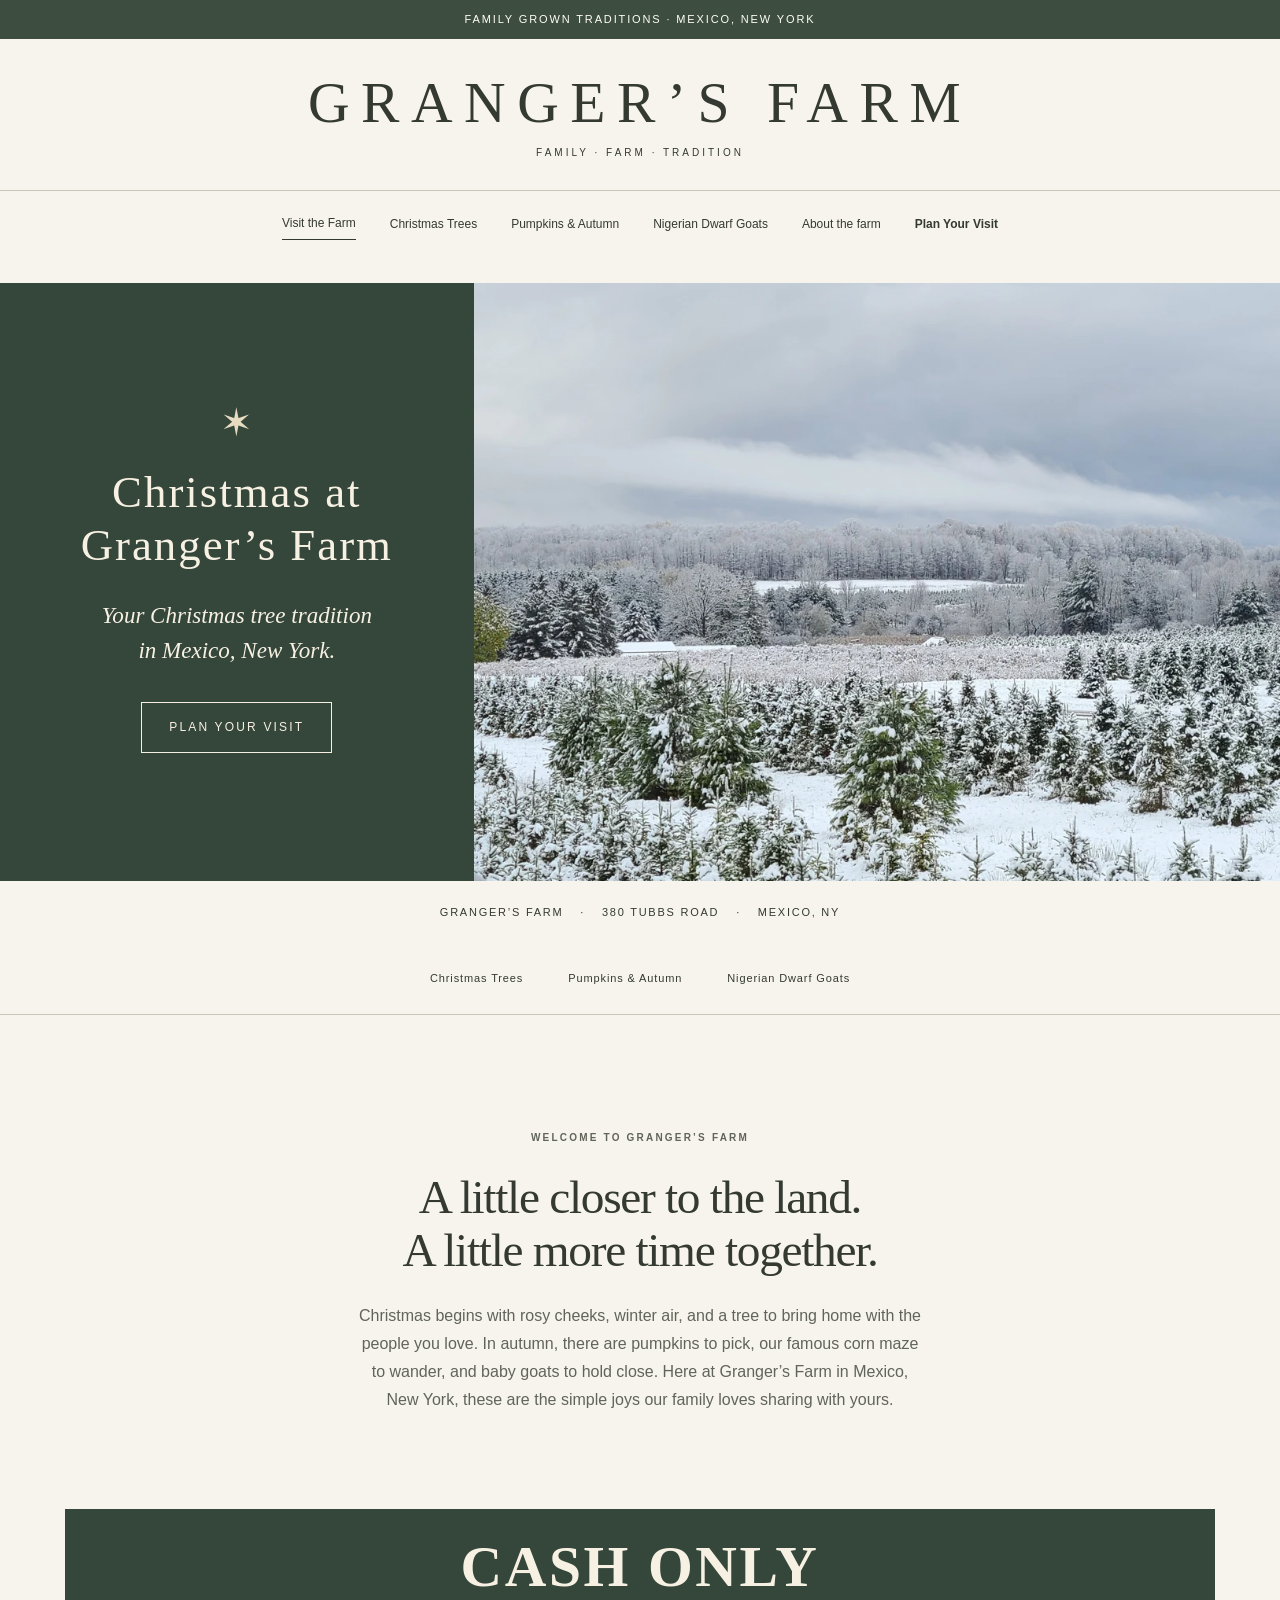
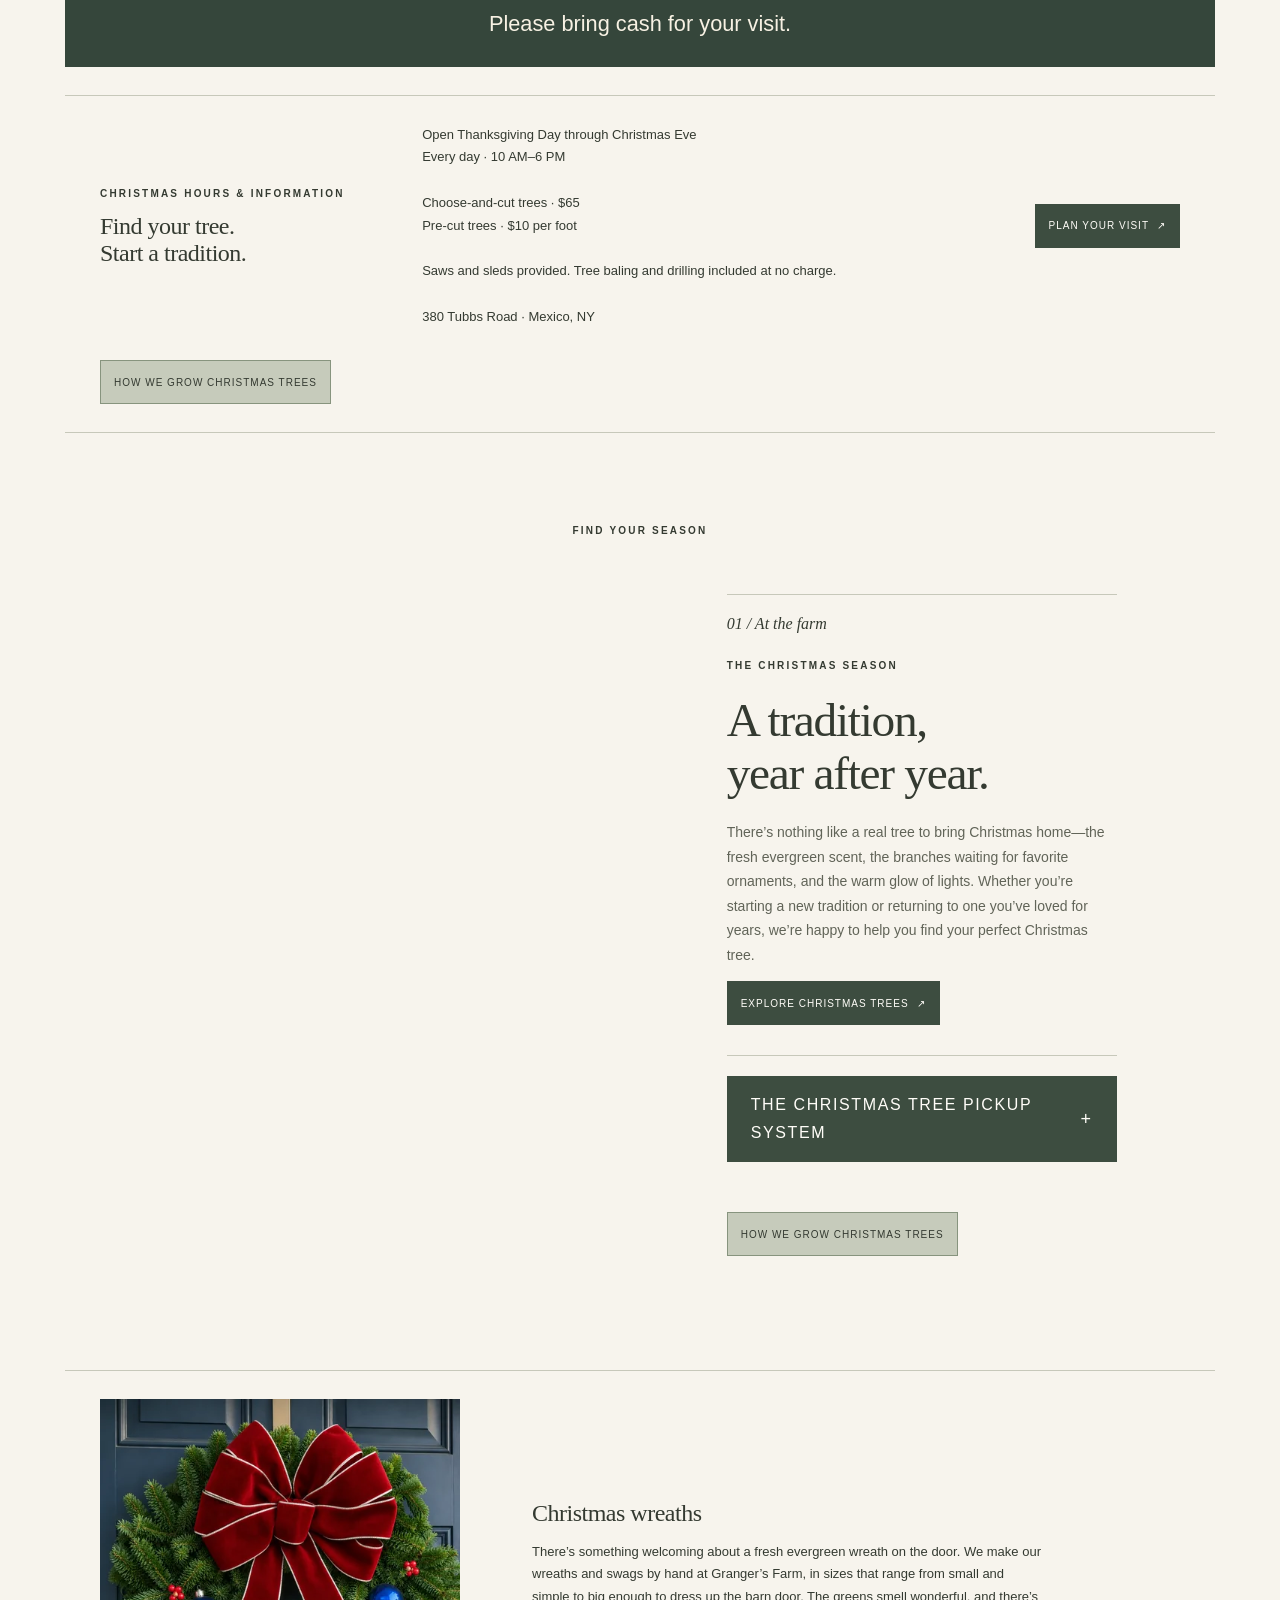
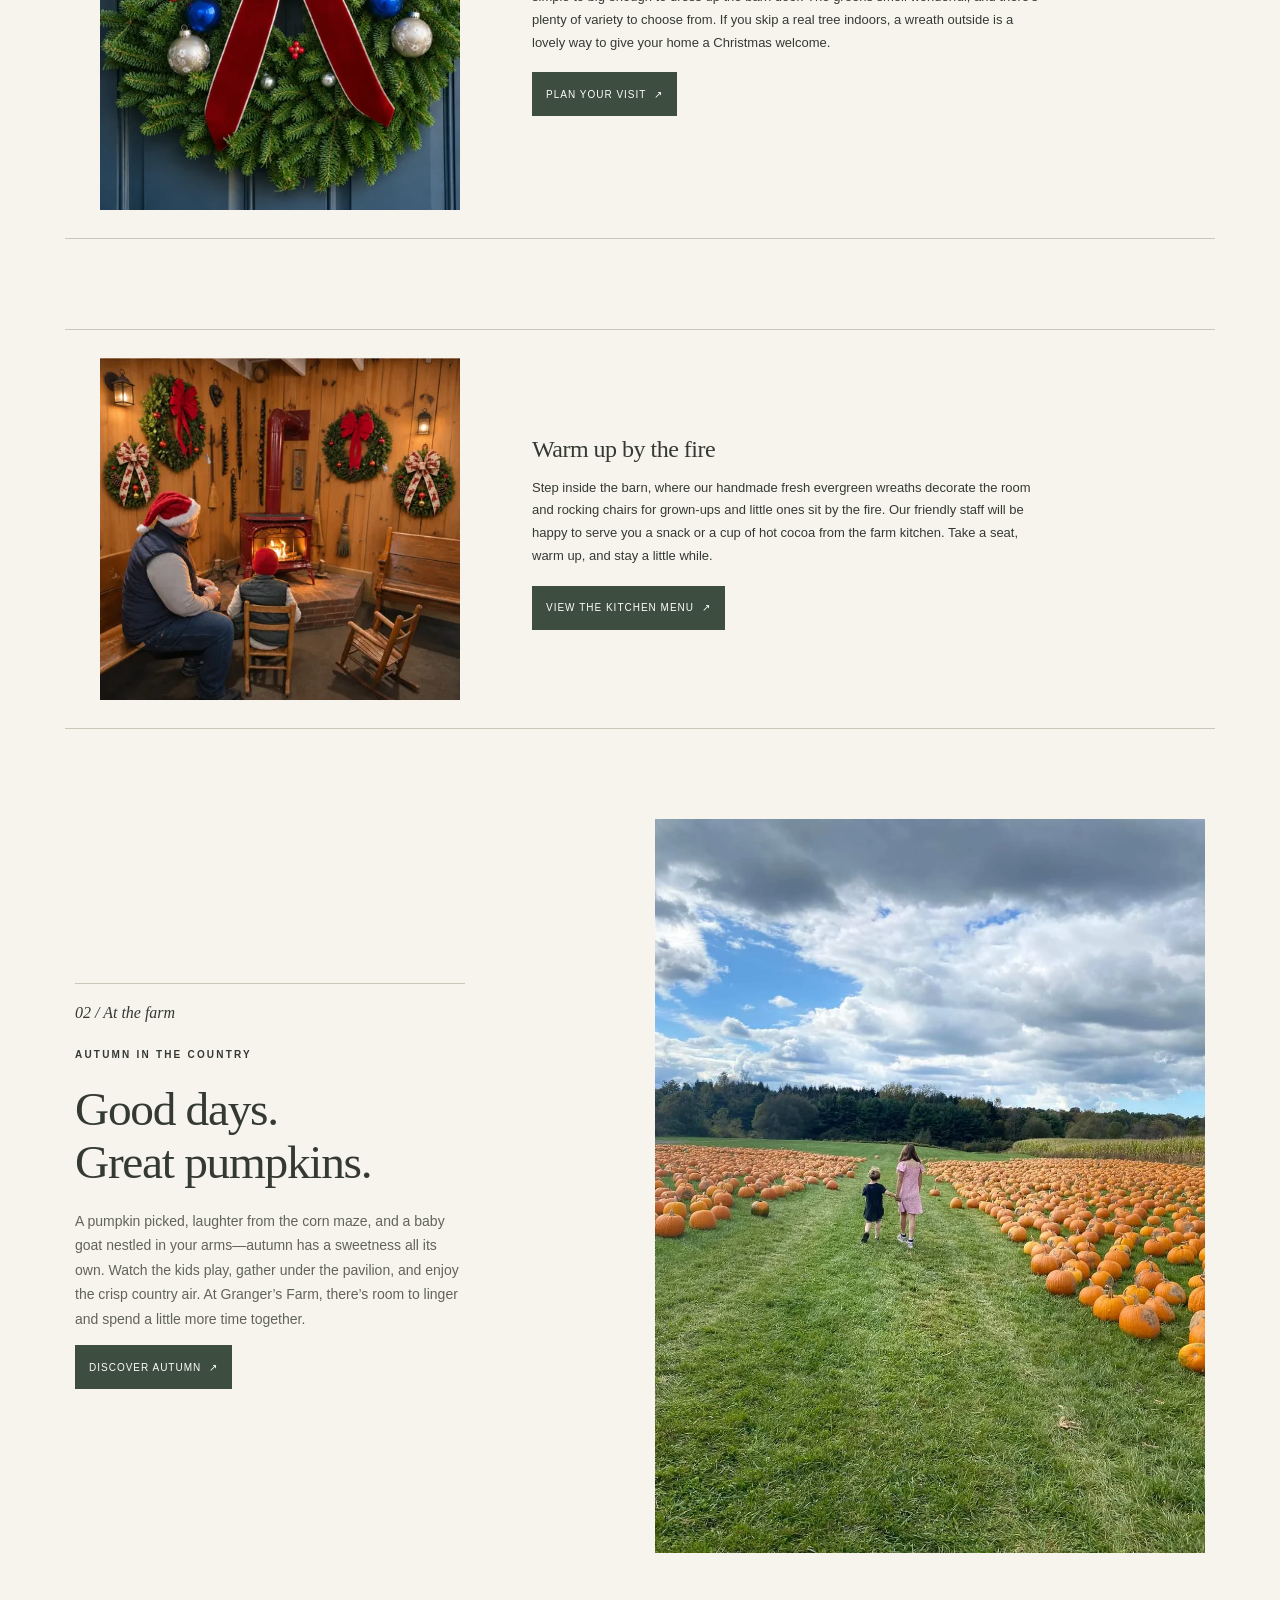
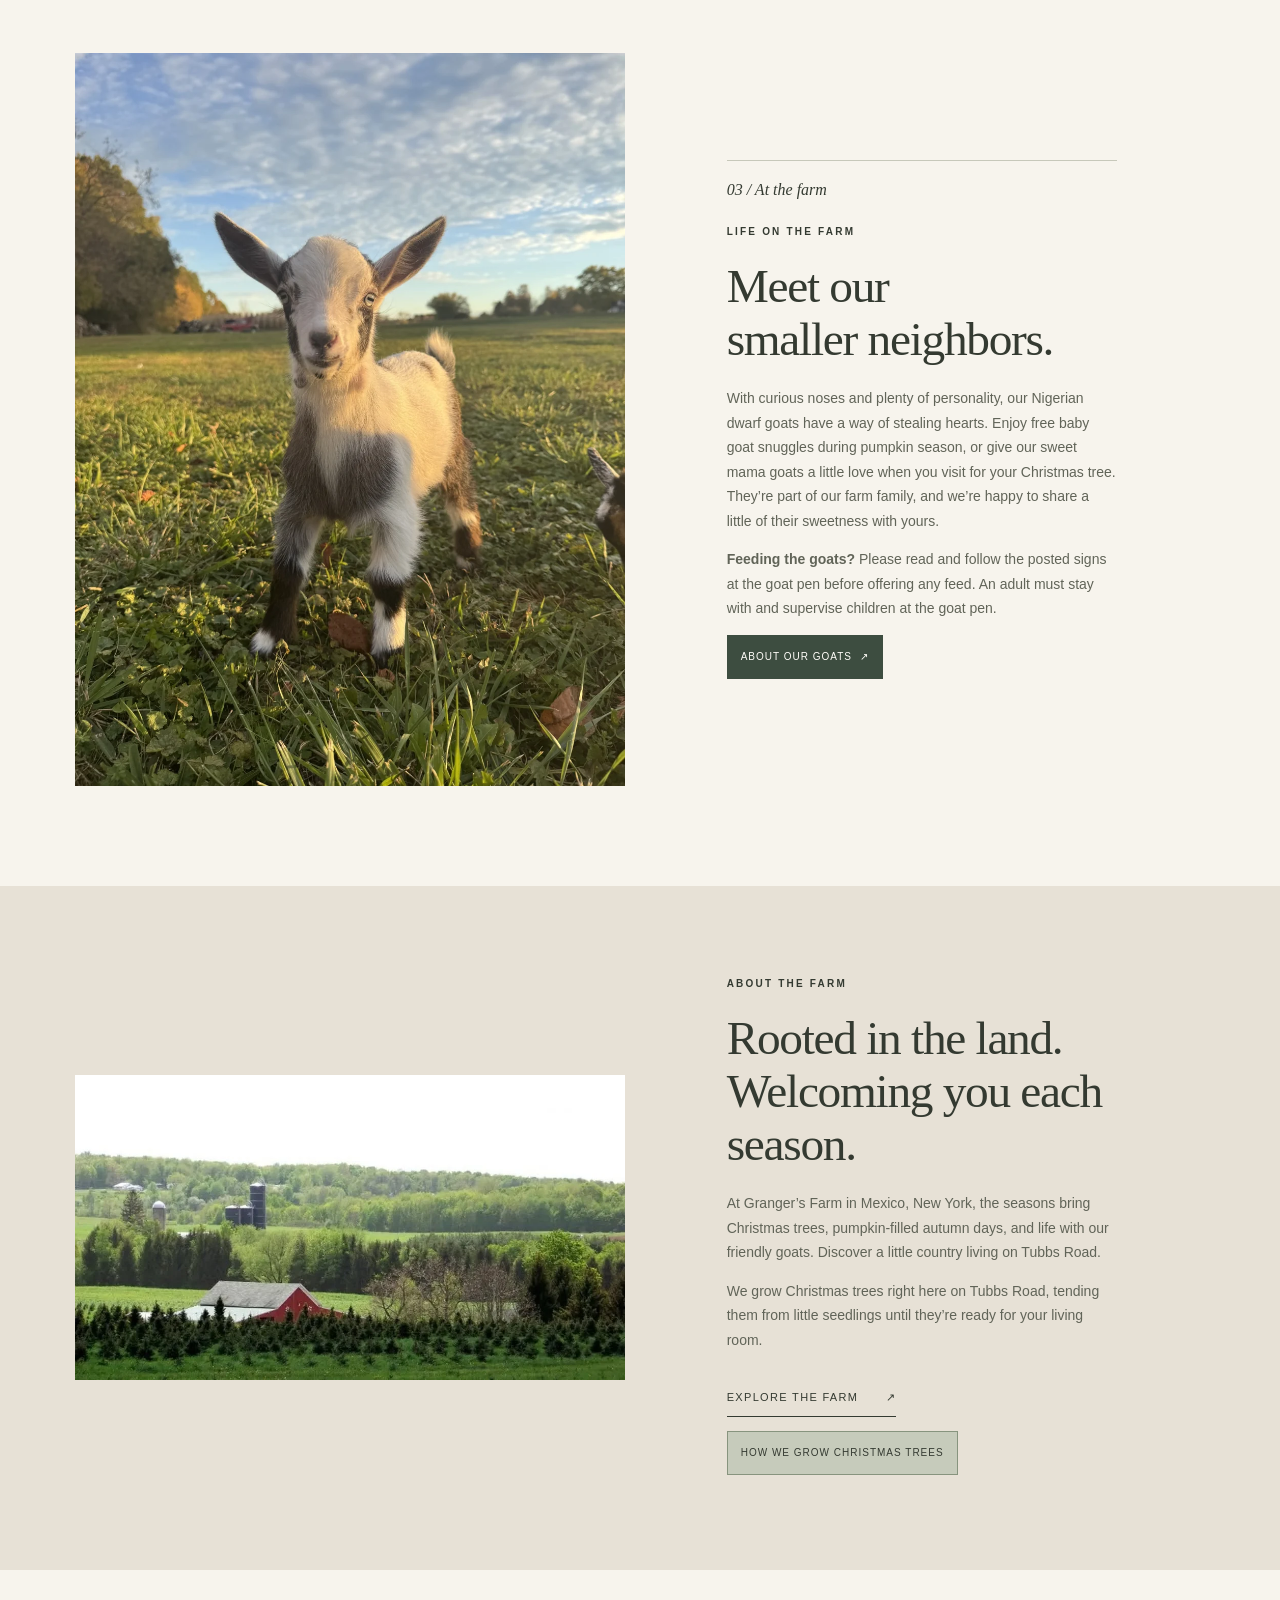
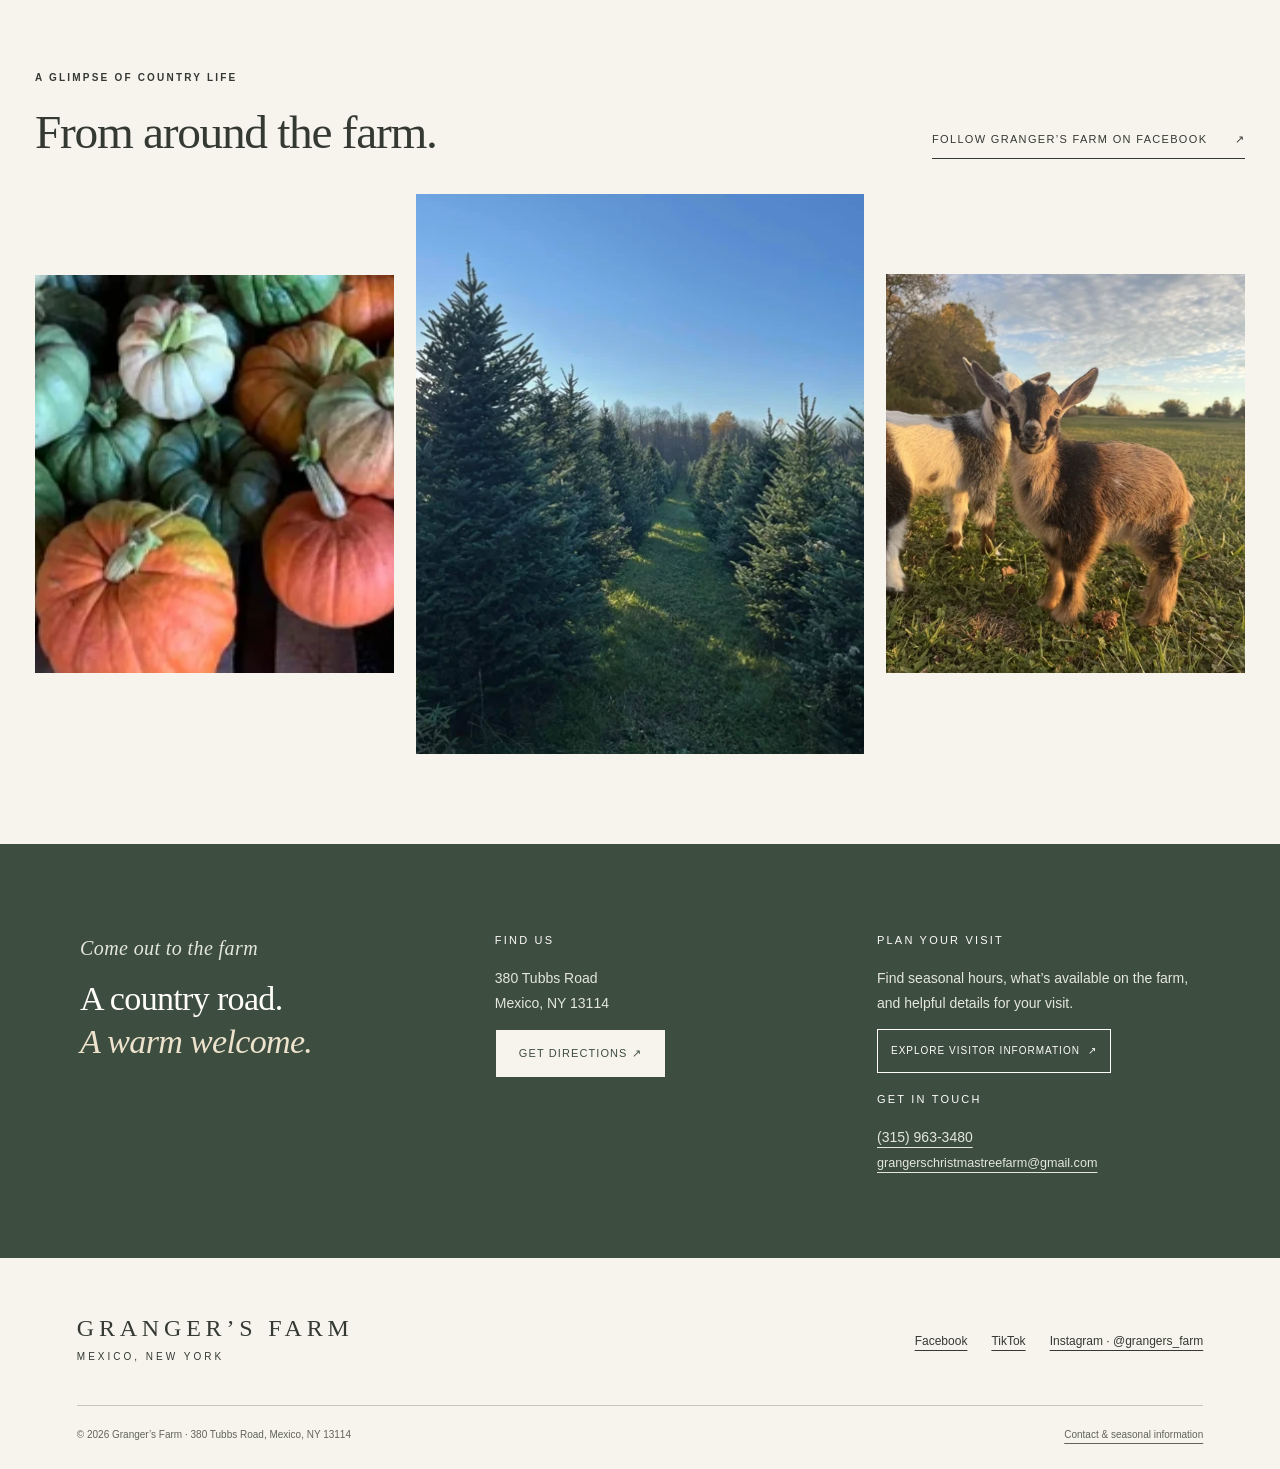
==== index.html @ 6bdf6097 "Style the Christmas tree links in evergreen and sage" ====
<!doctype html><html lang="en"><head><meta charset="utf-8"><meta name="msvalidate.01" content="9A1022CD507354B5B12B181D44475C6E"><meta name="viewport" content="width=device-width,initial-scale=1"><title>Granger’s Farm | Granger’s Christmas Tree Farm, Mexico NY</title><meta name="description" content="Granger’s Farm, also known as Granger’s Christmas Tree Farm, at 380 Tubbs Road in Mexico, NY. Christmas trees, pumpkins and Nigerian dwarf goats."><meta name="robots" content="index,follow"><link rel="canonical" href="https://grangersfarm.com/"><meta name="theme-color" content="#3d4d40"><meta property="og:type" content="website"><meta property="og:site_name" content="Granger’s Farm"><meta property="og:title" content="Granger’s Farm | Granger’s Christmas Tree Farm, Mexico NY"><meta property="og:description" content="Granger’s Farm, also known as Granger’s Christmas Tree Farm, at 380 Tubbs Road in Mexico, NY. Christmas trees, pumpkins and Nigerian dwarf goats."><meta property="og:url" content="https://grangersfarm.com/"><meta property="og:image" content="https://grangersfarm.com/assets/social-card.png"><meta property="og:image:alt" content="Granger’s Farm — Mexico, New York"><meta name="twitter:card" content="summary_large_image"><meta name="twitter:title" content="Granger’s Farm | Granger’s Christmas Tree Farm, Mexico NY"><meta name="twitter:description" content="Granger’s Farm, also known as Granger’s Christmas Tree Farm, at 380 Tubbs Road in Mexico, NY. Christmas trees, pumpkins and Nigerian dwarf goats."><meta name="twitter:image" content="https://grangersfarm.com/assets/social-card.png"><link rel="icon" href="./assets/favicon.svg" type="image/svg+xml"><link rel="stylesheet" href="./assets/styles.css?v=kitchen-photo-20261113"><script src="./assets/main.js?v=2531641f0402" defer></script><script type="application/ld+json">{"@context":"https://schema.org","@graph":[{"@type":"LocalBusiness","@id":"https://grangersfarm.com/#farm","name":"Granger’s Farm","alternateName":"Granger’s Christmas Tree Farm","url":"https://grangersfarm.com","telephone":"+13159633480","email":"grangerschristmastreefarm@gmail.com","address":{"@type":"PostalAddress","streetAddress":"380 Tubbs Road","addressLocality":"Mexico","addressRegion":"NY","postalCode":"13114","addressCountry":"US"},"sameAs":["https://www.instagram.com/grangers_farm/","https://www.facebook.com/GrangersChristmasTreeFarm/","https://www.tiktok.com/@grangersfarm"]}]}</script><link rel="stylesheet" href="/assets/winter.css?v=20261109-titlecase"><style>
.pickup-details{margin:30px 0}
.pickup-details summary.button{display:inline-flex;align-items:center;gap:14px;max-width:100%;list-style:none;font:600 12px/1.4 var(--sans)}
.pickup-details summary::-webkit-details-marker{display:none}
.pickup-details .pickup-indicator{font-size:18px;line-height:1}
.pickup-details:not([open]) .pickup-minus,.pickup-details[open] .pickup-plus{display:none}
.pickup-details > .hours-box{margin:12px 0 0}
</style></head><body><a class="skip" href="#main">Skip to content</a><div class="topline">Family grown traditions · Mexico, New York</div><header><div class="masthead"><a class="brand" href="/" aria-label="Granger’s Farm home">Granger’s Farm<small>Family · Farm · Tradition</small></a></div><div class="nav-wrap"><button class="menu-toggle" aria-controls="navigation" aria-expanded="true">Menu −</button><nav class="nav" id="navigation" aria-label="Main navigation"><a href="/" aria-current="page">Visit the Farm</a><a href="/christmas-trees/" >Christmas Trees</a><a href="/pumpkins-autumn/" >Pumpkins &amp; Autumn</a><a href="/nigerian-dwarf-goats/" >Nigerian Dwarf Goats</a><a href="/our-family-farm/" >About the farm</a><a href="/plan-your-visit/" >Plan Your Visit</a></nav></div></header><main id="main"><section class="winter-hero" aria-labelledby="winter-title"><div class="winter-copy"><span class="winter-star" aria-hidden="true">✶</span><h1 id="winter-title">Christmas at<br>Granger’s Farm</h1><p>Your Christmas tree tradition<br>in Mexico, New York.</p><a class="winter-button" href="/plan-your-visit/">Plan Your Visit</a></div><picture class="winter-photo"><img src="/assets/winter-farm-1600.webp" srcset="/assets/winter-farm-640.webp 640w, /assets/winter-farm-1024.webp 1024w, /assets/winter-farm-1600.webp 1600w, /assets/winter-farm-2048.webp 2048w" sizes="(max-width: 700px) 100vw, 63vw" width="2048" height="1536" fetchpriority="high" decoding="async" alt="Snow-covered Christmas tree rows at Granger’s Farm in Mexico, New York."></picture></section><div class="winter-address">Granger’s Farm <span aria-hidden="true">·</span> 380 Tubbs Road <span aria-hidden="true">·</span> Mexico, NY</div><nav class="quick-nav" aria-label="Explore the farm"><a href="#trees">Christmas Trees</a><a href="#pumpkins">Pumpkins &amp; Autumn</a><a href="#goats">Nigerian Dwarf Goats</a></nav><section class="welcome"><p class="eyebrow">Welcome to Granger’s Farm</p><h2>A little closer to the land.<br>A little more time together.</h2><p>Christmas begins with rosy cheeks, winter air, and a tree to bring home with the people you love. In autumn, there are pumpkins to pick, our famous corn maze to wander, and baby goats to hold close. Here at Granger’s Farm in Mexico, New York, these are the simple joys our family loves sharing with yours.</p></section><div class="cash-banner" role="note" aria-label="Payment information"><strong>CASH ONLY</strong><p>Please bring cash for your visit.</p></div><aside class="season-note" aria-label="Christmas hours and information"><div><span class="eyebrow">Christmas Hours &amp; Information</span><h2>Find your tree.<br>Start a tradition.</h2></div><p style="white-space:pre-line">Open Thanksgiving Day through Christmas Eve
Every day · 10 AM–6 PM

Choose-and-cut trees · $65
Pre-cut trees · $10 per foot

Saws and sleds provided. Tree baling and drilling included at no charge.

380 Tubbs Road · Mexico, NY</p><a class="button button-compact" href="/plan-your-visit/">Plan Your Visit <span aria-hidden="true">↗</span></a><p><a class="button button-compact button-sage" href="/christmas-trees/#growing-christmas-trees">How we grow Christmas trees</a></p></aside><div class="section-heading"><p class="eyebrow">Find your season</p></div><section class="editorial " id="trees"><figure class="photo christmas-visit"><img src="/assets/christmas-tree-visit-1168.webp" srcset="/assets/christmas-tree-visit-480.webp 480w, /assets/christmas-tree-visit-1168.webp 1168w" sizes="(max-width:700px) calc(100vw - 50px), 50vw" width="1168" height="1347" loading="lazy" decoding="async" alt="Visitors walking through snowy Christmas tree rows with a tree on a sled."></figure><div class="copy"><span class="number">01 / At the farm</span><p class="eyebrow">The Christmas season</p><h2>A tradition,<br>year after year.</h2><p>There’s nothing like a real tree to bring Christmas home—the fresh evergreen scent, the branches waiting for favorite ornaments, and the warm glow of lights. Whether you’re starting a new tradition or returning to one you’ve loved for years, we’re happy to help you find your perfect Christmas tree.</p><a class="button button-compact" href="/christmas-trees/">Explore Christmas trees <span aria-hidden="true">↗</span></a>
<details class="pickup-details" id="christmas-tree-pickup">
<summary class="button">The Christmas Tree Pickup System<span class="pickup-indicator" aria-hidden="true"><span class="pickup-plus">+</span><span class="pickup-minus">−</span></span></summary>
<div class="hours-box">
<ol style="padding-left:1.4em;margin:12px 0 16px">
  <li style="margin-bottom:10px"><strong>Grab a sled and saw, then find your tree.</strong> Pick up a sled and saw at the barn, then head out to find and cut your perfect Christmas tree. Battery-powered saws are welcome, and gas-powered saws are prohibited anywhere on the farm.</li>
  <li style="margin-bottom:10px"><strong>Bring your tree back to the barn.</strong> Pull your tree on the sled to the baling room at the back of the barn, right where you started. We’ll tag it and give you a ticket with the matching serial number. <strong>Do not take your tree straight to your vehicle.</strong> Every tree must come back to the barn to be tagged, even if your vehicle is closer or you’re skipping baling and drilling.</li>
  <li style="margin-bottom:10px"><strong>Head inside to pay.</strong> The cashier will stamp your ticket when you pay. While you’re inside, we’ll even up the cut at the base if needed, bale and drill your tree if you’d like, and move it to the pickup area. After all that work, it’s a good time to put your feet up by the fire with a cup of hot cocoa.</li>
  <li><strong>Show your stamped ticket at pickup.</strong> When you’re ready to go, bring your stamped ticket to the pickup station. We’ll match the full serial number on your ticket to the tag on your tree. <strong>Please wait for the attendant to verify the match before taking your tree to your vehicle.</strong> Once we’ve verified the match, your tree is ready to go home. For insurance reasons, our staff are unable to help tie down your tree. Please secure it to your vehicle before you leave.</li>
</ol>
<p style="margin-bottom:0"><strong>Don’t lose your ticket.</strong> Take your time enjoying the farm. Your tree will be waiting in the pickup area, and we’ll need your stamped ticket when you come back for it.</p>
</div>
</details>
<p><a class="button button-compact button-sage" href="/christmas-trees/#growing-christmas-trees">How we grow Christmas trees</a></p></div></section><section class="season-note" id="wreaths" aria-labelledby="wreaths-title"><figure class="wreath-photo"><img src="/assets/red-bow-wreath-960.webp" srcset="/assets/red-bow-wreath-480.webp 480w, /assets/red-bow-wreath-960.webp 960w" sizes="(max-width: 700px) calc(100vw - 50px), 360px" width="960" height="1093" loading="lazy" decoding="async" alt="Evergreen Christmas wreath with a red velvet bow and blue and silver ornaments on a dark blue door."></figure><div class="wreath-copy"><h2 id="wreaths-title">Christmas wreaths</h2><p>There’s something welcoming about a fresh evergreen wreath on the door. We make our wreaths and swags by hand at Granger’s Farm, in sizes that range from small and simple to big enough to dress up the barn door. The greens smell wonderful, and there’s plenty of variety to choose from. If you skip a real tree indoors, a wreath outside is a lovely way to give your home a Christmas welcome.</p><a class="button button-compact" href="/plan-your-visit/">Plan Your Visit <span aria-hidden="true">↗</span></a></div></section><section class="season-note" id="farm-kitchen" aria-labelledby="farm-kitchen-title"><figure class="season-note-photo"><img src="/assets/farm-kitchen-wreaths-960.webp" srcset="/assets/farm-kitchen-wreaths-480.webp 480w, /assets/farm-kitchen-wreaths-960.webp 960w" sizes="(max-width: 700px) calc(100vw - 50px), 360px" width="960" height="914" loading="lazy" decoding="async" alt="Two visitors warming up by a glowing red stove beneath four Christmas wreaths in the farm barn."></figure><div class="season-note-copy"><h2 id="farm-kitchen-title">Warm up by the fire</h2><p>Step inside the barn, where our handmade fresh evergreen wreaths decorate the room and rocking chairs for grown-ups and little ones sit by the fire. Our friendly staff will be happy to serve you a snack or a cup of hot cocoa from the farm kitchen. Take a seat, warm up, and stay a little while.</p><a class="button button-compact" href="/plan-your-visit/#kitchen-menu">View the Kitchen Menu <span aria-hidden="true">↗</span></a></div></section><section class="editorial reverse" id="pumpkins"><figure class="photo autumn-single"><img src="/assets/autumn-patch-1080.webp" srcset="/assets/autumn-patch-480.webp 480w, /assets/autumn-patch-1080.webp 1080w" sizes="(max-width:700px) calc(100vw - 50px), 50vw" width="1080" height="1440" loading="lazy" decoding="async" alt="Two children walking through rows of pumpkins at Granger’s Farm."></figure><div class="copy"><span class="number">02 / At the farm</span><p class="eyebrow">Autumn in the country</p><h2>Good days.<br>Great pumpkins.</h2><p>A pumpkin picked, laughter from the corn maze, and a baby goat nestled in your arms—autumn has a sweetness all its own. Watch the kids play, gather under the pavilion, and enjoy the crisp country air. At Granger’s Farm, there’s room to linger and spend a little more time together.</p><a class="button button-compact" href="/pumpkins-autumn/">Discover autumn <span aria-hidden="true">↗</span></a></div></section><section class="editorial " id="goats"><figure class="photo goat-portrait"><img src="/assets/goat-kid-1080.webp" srcset="/assets/goat-kid-480.webp 480w, /assets/goat-kid-1080.webp 1080w" sizes="(max-width:700px) calc(100vw - 50px), 50vw" width="1536" height="2048" loading="lazy" decoding="async" alt="A Nigerian dwarf goat kid standing in the grass at Granger’s Farm in warm evening light."></figure><div class="copy"><span class="number">03 / At the farm</span><p class="eyebrow">Life on the farm</p><h2>Meet our<br>smaller neighbors.</h2><p>With curious noses and plenty of personality, our Nigerian dwarf goats have a way of stealing hearts. Enjoy free baby goat snuggles during pumpkin season, or give our sweet mama goats a little love when you visit for your Christmas tree. They’re part of our farm family, and we’re happy to share a little of their sweetness with yours.</p><p><strong>Feeding the goats?</strong> Please read and follow the posted signs at the goat pen before offering any feed. An adult must stay with and supervise children at the goat pen.</p><a class="button button-compact" href="/nigerian-dwarf-goats/">About our goats <span aria-hidden="true">↗</span></a></div></section><section class="family-band"><div class="editorial"><figure class="photo about-landscape"><img src="/assets/farm-landscape-1080.webp" srcset="/assets/farm-landscape-480.webp 480w, /assets/farm-landscape-1080.webp 1080w" sizes="(max-width:700px) calc(100vw - 50px), 50vw" width="1080" height="806" loading="lazy" decoding="async" alt="Granger’s Farm landscape with a red barn, Christmas tree rows, fields and wooded hills in Mexico, New York."></figure><div class="copy"><p class="eyebrow">About the Farm</p><h2>Rooted in the land.<br>Welcoming you each season.</h2><p>At Granger’s Farm in Mexico, New York, the seasons bring Christmas trees, pumpkin-filled autumn days, and life with our friendly goats. Discover a little country living on Tubbs Road.</p><p>We grow Christmas trees right here on Tubbs Road, tending them from little seedlings until they’re ready for your living room.</p><a class="text-link" href="/our-family-farm/">Explore the Farm <span aria-hidden="true">↗</span></a><p><a class="button button-compact button-sage" href="/our-family-farm/#growing-christmas-trees">How we grow Christmas trees</a></p></div></div></section><section class="gallery"><div class="gallery-header"><div><p class="eyebrow">A glimpse of country life</p><h2>From around the farm.</h2></div><a class="text-link" href="https://www.facebook.com/GrangersChristmasTreeFarm/">Follow Granger’s Farm on Facebook <span aria-hidden="true">↗</span></a></div><div class="gallery-grid"><figure class="photo detail"><img src="/assets/gallery-pumpkins-1078.webp" srcset="/assets/gallery-pumpkins-480.webp 480w, /assets/gallery-pumpkins-1078.webp 1078w" sizes="(max-width:700px) calc(100vw - 50px), 34vw" width="1078" height="446" loading="lazy" decoding="async" style="position:absolute;inset:0;width:100%;height:100%;object-fit:cover" alt="Orange, cream and sage-green pumpkins displayed at Granger’s Farm."></figure><figure class="photo trees"><img src="/assets/gallery-tree-rows-1078.webp" srcset="/assets/gallery-tree-rows-480.webp 480w, /assets/gallery-tree-rows-1078.webp 1078w" sizes="(max-width:700px) calc(100vw - 50px), 34vw" width="1078" height="1264" loading="lazy" decoding="async" style="position:absolute;inset:0;width:100%;height:100%;object-fit:cover" alt="A grassy path between Christmas tree rows at Granger’s Farm in Mexico, New York."></figure><figure class="photo goats"><img src="/assets/gallery-goats-1080.webp" srcset="/assets/gallery-goats-480.webp 480w, /assets/gallery-goats-1080.webp 1080w" sizes="(max-width:700px) calc(100vw - 50px), 34vw" width="1536" height="2048" loading="lazy" decoding="async" style="position:absolute;inset:0;width:100%;height:100%;object-fit:cover;object-position:50% 62%" alt="Two Nigerian dwarf goat kids in the grass at Granger’s Farm in warm evening light."></figure></div></section><section class="visit-band"><div class="visit-inner"><div><p class="eyebrow">Come out to the farm</p><h2><span>A country road.</span><span><em>A warm welcome.</em></span></h2></div><div><h3>Find us</h3><p>380 Tubbs Road<br>Mexico, NY 13114</p><a class="button" href="https://www.google.com/maps/dir/?api=1&destination=380%20Tubbs%20Road%2C%20Mexico%2C%20NY%2013114">Get directions ↗</a></div><div><h3>Plan Your Visit</h3><p>Find seasonal hours, what’s available on the farm, and helpful details for your visit.</p><a class="button button-compact" href="/plan-your-visit/">Explore visitor information <span aria-hidden="true">↗</span></a><h3>Get in touch</h3><p><a href="tel:+13159633480">(315) 963-3480</a><br><a href="mailto:grangerschristmastreefarm@gmail.com" style="overflow-wrap:anywhere">grangerschristmastreefarm@gmail.com</a></p></div></div></section></main><footer><div class="footer-top"><a class="brand" href="/">Granger’s Farm<small>Mexico, New York</small></a><nav class="social" aria-label="Social media"><a href="https://www.facebook.com/GrangersChristmasTreeFarm/">Facebook</a><a href="https://www.tiktok.com/@grangersfarm">TikTok</a><a href="https://www.instagram.com/grangers_farm/">Instagram · @grangers_farm</a></nav></div><div class="footer-bottom"><span>© 2026 Granger’s Farm · 380 Tubbs Road, Mexico, NY 13114</span><a href="/plan-your-visit/">Contact &amp; seasonal information</a></div></footer><div class="mobile-contact" aria-label="Quick contact"><a href="tel:+13159633480">Call the farm</a><a href="https://www.google.com/maps/dir/?api=1&destination=380%20Tubbs%20Road%2C%20Mexico%2C%20NY%2013114">Directions ↗</a></div></body></html>
---- assets/styles.css ----
@charset "UTF-8";
:root{--cream:#f7f4ed;--paper:#fffdf8;--ink:#343a31;--green:#3d4d40;--taupe:#e7e1d6;--muted:#616458;--line:#c7c8ba;--rust:#8c5137;--serif:Georgia,'Times New Roman',serif}
*{box-sizing:border-box}html{scroll-behavior:smooth;scroll-padding-top:25px}body{margin:0;background:var(--cream);color:var(--ink);font:16px/1.75 Arial,Helvetica,sans-serif}a{color:inherit;text-underline-offset:5px}a:hover{color:var(--rust)}button{font:inherit}a,button,summary{touch-action:manipulation}:focus-visible{outline:3px solid var(--rust);outline-offset:5px}.skip{position:absolute;top:-100px;left:20px;background:white;padding:10px;z-index:20}.skip:focus{top:12px}.preview-note{text-align:center;background:#e7e1d6;font-size:11px;letter-spacing:.06em;padding:6px 20px}.topline{text-align:center;background:var(--green);color:var(--paper);font-size:11px;letter-spacing:.17em;text-transform:uppercase;padding:10px 15px}.masthead{padding:28px 5vw 24px;text-align:center;border-bottom:1px solid var(--line)}.brand{text-decoration:none;display:inline-block;font:36px/1.1 var(--serif);letter-spacing:-1px}.brand small{display:block;font:10px/2.7 Arial,sans-serif;letter-spacing:.3em;text-transform:uppercase}.nav-wrap{max-width:1220px;margin:auto}.nav{display:flex;justify-content:center;gap:34px;padding:17px 24px;align-items:center}.nav a{font-size:12px;text-decoration:none;padding:5px 0;white-space:nowrap}.nav a[aria-current=page]{border-bottom:1px solid var(--ink)}.nav a:last-child{font-weight:bold}.menu-toggle{display:none}.eyebrow{text-transform:uppercase;letter-spacing:.22em;font-size:10px;font-weight:600;line-height:1.6}.hero{text-align:center;padding:61px 24px 45px;max-width:1000px;margin:auto}h1,h2,h3{font-family:var(--serif);font-weight:400;line-height:1.12;margin:20px 0}h1{font-size:clamp(46px,5.3vw,76px);letter-spacing:-2.5px}h2{font-size:clamp(34px,3.7vw,52px);letter-spacing:-1.3px}h3{font-size:27px}.hero p:not(.eyebrow){max-width:560px;margin:22px auto;color:var(--muted);font-size:15px}.button{display:inline-block;background:var(--green);color:#fffdf8;text-decoration:none;font-size:11px;letter-spacing:.1em;text-transform:uppercase;padding:14px 23px;border:1px solid var(--green);min-height:46px}.button:hover{background:#28372e;color:white}.button.outline{background:transparent;color:var(--ink);border-color:var(--line)}.button.outline:hover{border-color:var(--ink)}.actions{display:flex;gap:12px;flex-wrap:wrap;margin-top:26px}.hero .actions{justify-content:center}.text-link{display:inline-block;font-size:11px;text-transform:uppercase;letter-spacing:.12em;text-decoration:none;border-bottom:1px solid var(--ink);padding:8px 0;margin-top:14px}.text-link span{margin-left:23px}.hero-image{max-width:1440px;margin:0 auto;padding:0 4vw}.photo{margin:0;width:100%;min-width:0;position:relative;overflow:hidden;background:#d7d9cb;min-height:250px}.photo img{display:block;width:100%;height:100%;object-fit:cover;aspect-ratio:inherit}.photo figcaption{position:absolute;bottom:14px;left:16px;right:16px;font:10px/1.5 Arial,sans-serif;letter-spacing:.09em;color:#fff;background:#344336e8;padding:9px 12px;width:fit-content;max-width:calc(100% - 32px)}.placeholder{display:grid;place-content:center;text-align:center;padding:30px;position:relative;background:linear-gradient(145deg,#c6cbbb,#87947e);isolation:isolate}.placeholder:before{content:'';position:absolute;inset:20px;border:1px solid #ffffff55;z-index:-1}.placeholder:after{content:'';position:absolute;width:85%;height:150%;border:1px solid #ffffff40;border-radius:50%;transform:rotate(35deg);left:40%;top:15%;z-index:-1}.placeholder .photo-title{font:italic clamp(26px,3vw,45px)/1.2 var(--serif);color:#293b2f;max-width:400px;margin:auto}.placeholder .photo-label{font:9px/1.5 Arial,sans-serif;text-transform:uppercase;letter-spacing:.23em;color:#293b2f;margin-bottom:18px}.photo.pumpkins{background:linear-gradient(145deg,#dcc5aa,#b68e70)}.photo.family{background:linear-gradient(145deg,#d9d3c4,#aaa18c)}.photo.goats{background:linear-gradient(145deg,#e3dfd1,#b2b59b)}.hero-image .photo{aspect-ratio:2.55;min-height:340px}.quick-nav{display:flex;justify-content:center;gap:45px;padding:25px;border-bottom:1px solid var(--line);font-size:11px;letter-spacing:.08em}.quick-nav a{text-decoration:none}.welcome{max-width:740px;margin:auto;text-align:center;padding:90px 25px 70px}.welcome p{color:var(--muted);max-width:570px;margin:25px auto}.season-note{max-width:1150px;margin:0 auto 90px;border-top:1px solid var(--line);border-bottom:1px solid var(--line);padding:28px 35px;display:grid;grid-template-columns:1fr 2fr auto;align-items:center;gap:32px}.season-note h2{font-size:24px;letter-spacing:-.5px;margin:7px 0}.season-note p{font-size:13px;margin:0}.season-note .text-link{margin:0;white-space:nowrap}.section-heading{text-align:center;margin:0 20px 55px}.editorial{max-width:1200px;margin:0 auto 100px;display:grid;grid-template-columns:1.15fr 1fr;align-items:center;gap:9%;padding:0 35px}.editorial>*{min-width:0}.editorial .photo{aspect-ratio:1.13;min-height:420px}.editorial.reverse{grid-template-columns:1fr 1.15fr}.editorial.reverse .photo{order:2}.editorial .copy{max-width:390px}.editorial .copy p:not(.eyebrow){color:var(--muted);font-size:14px}.number{display:block;font:italic 16px var(--serif);border-top:1px solid var(--line);padding-top:20px;margin-bottom:25px}.family-band{background:var(--taupe);padding:80px 0 1px}.family-band .editorial{margin-bottom:80px}.family-band .photo{aspect-ratio:1.2}.gallery{max-width:1300px;margin:90px auto;padding:0 35px}.gallery-header{display:flex;align-items:end;justify-content:space-between;margin-bottom:35px}.gallery-header h2{margin-bottom:0}.gallery-grid{display:grid;grid-template-columns:1fr 1.25fr 1fr;gap:22px;align-items:center}.gallery-grid .photo{aspect-ratio:.9;min-height:260px}.gallery-grid .photo:nth-child(2){aspect-ratio:.8}.gallery-grid .photo-title{font-size:27px}.gallery-grid .photo-label{font-size:8px}.visit-band{background:var(--green);color:var(--paper);padding:70px max(6vw,24px)}.visit-inner{max-width:1120px;margin:auto;display:grid;grid-template-columns:1.1fr 1fr 1fr;gap:60px}.visit-band h2{font-size:42px;margin-top:12px}.visit-band h3{font:11px Arial,sans-serif;text-transform:uppercase;letter-spacing:.2em;margin-top:20px}.visit-band p{font-size:14px;color:#e4e7db}.visit-band .button{background:var(--cream);color:var(--green)}.visit-band a:hover{color:#fff}.visit-band .button:hover{background:white;color:#26392c}footer{padding:55px 6vw 25px}footer .footer-top{display:flex;justify-content:space-between;gap:30px;flex-wrap:wrap}footer .brand{font-size:30px}.social{display:flex;gap:24px;align-items:center;flex-wrap:wrap;font-size:12px}.footer-bottom{display:flex;justify-content:space-between;border-top:1px solid var(--line);margin-top:35px;padding-top:20px;font-size:10px;color:var(--muted);gap:20px}.breadcrumb{max-width:1200px;padding:24px 35px 0;margin:auto;font-size:11px;color:var(--muted)}.article{max-width:1120px;margin:70px auto;display:grid;grid-template-columns:1fr 1fr;gap:70px;padding:0 35px}.article .photo{aspect-ratio:.85}.article section{margin-bottom:38px}.article section h2{font-size:32px}.article p{font-size:15px;color:var(--muted)}.hours-box{border-left:2px solid var(--green);padding:15px 25px;background:var(--taupe);margin:30px 0}.hours-box p{margin:5px 0}.faq{max-width:830px;margin:80px auto;padding:0 25px}.faq h2{text-align:center;margin-bottom:35px}details{border-top:1px solid var(--line);padding:20px 0}details:last-child{border-bottom:1px solid var(--line)}summary{cursor:pointer;font:21px/1.4 var(--serif);padding-right:20px}details p{font-size:14px;max-width:650px;color:var(--muted)}.contact-grid{max-width:1120px;display:grid;grid-template-columns:1fr 1fr;gap:70px;padding:20px 35px 60px;margin:auto}.contact-grid h2{font-size:32px}.contact-grid p{font-size:14px}.contact-grid a{overflow-wrap:anywhere}.contact-grid address{font-style:normal}.map-panel{background:var(--taupe);padding:28px}.map-panel iframe{width:100%;height:330px;border:0;display:block}.map-panel .map-fallback{font-size:12px}.schedule{padding:20px 0;border-bottom:1px solid var(--line)}.schedule h3{font-size:24px;margin:5px 0}.schedule p{margin:8px 0}.not-found{text-align:center;max-width:650px;padding:100px 25px;margin:auto}.mobile-contact{display:none}
@media(min-width:1600px){.hero-image{max-width:1500px}.hero{padding-top:75px}}
@media(max-width:950px){.nav{gap:20px}.nav a{font-size:11px}.season-note{margin:0 30px 70px;grid-template-columns:1fr 2fr}.season-note>a{grid-column:2}.editorial{gap:7%;padding:0 30px}.editorial .photo{min-height:340px}.visit-inner{gap:30px}.article,.contact-grid{gap:35px}.gallery-grid{gap:14px}}
@media(max-width:700px){.topline{font-size:9px;letter-spacing:.12em}.masthead{padding:24px 20px 17px}.brand{font-size:32px}.brand small{font-size:9px}.menu-toggle{display:block;background:none;border:0;padding:14px 25px;margin:auto;text-transform:uppercase;font-size:11px;letter-spacing:.15em;min-height:44px}.nav{flex-direction:column;gap:0;padding:0 25px 18px}.nav a{width:100%;text-align:center;font-size:13px;padding:10px}.js .nav[data-open=false]{display:none}.hero{padding:40px 23px 30px}h1{font-size:48px;letter-spacing:-1.7px}.hero p:not(.eyebrow){font-size:14px}.hero-image{padding:0 18px}.hero-image .photo{aspect-ratio:1.1;min-height:310px}.quick-nav{gap:20px;padding:20px 12px;font-size:9px;letter-spacing:.02em}.welcome{padding:60px 25px 45px}.welcome h2{font-size:36px}.season-note{display:block;margin:0 25px 60px;padding:24px 0}.season-note p{margin:16px 0}.season-note .text-link{margin-top:3px}.editorial,.editorial.reverse{grid-template-columns:1fr;gap:22px;padding:0 25px;margin-bottom:65px}.editorial.reverse .photo{order:0}.editorial .photo{min-height:300px;aspect-ratio:1.1}.editorial .copy{max-width:none}.number{margin:5px 0 18px}.editorial h2{font-size:39px;margin:12px 0 20px}.family-band{padding-top:45px}.family-band .editorial{margin-bottom:45px}.gallery{margin:60px auto;padding:0 25px}.gallery-header{display:block}.gallery-grid{grid-template-columns:1fr 1fr;gap:12px}.gallery-grid .photo,.gallery-grid .photo:nth-child(2){min-height:220px;aspect-ratio:.8}.gallery-grid .photo:last-child{grid-column:1/-1;aspect-ratio:1.8;min-height:220px}.gallery-grid .photo-title{font-size:22px}.photo figcaption{font-size:8px;left:10px;bottom:10px;padding:6px}.placeholder{padding:25px 16px}.placeholder:before{inset:10px}.visit-inner{grid-template-columns:1fr;gap:20px}.visit-band{padding:45px 25px}.visit-band h2{font-size:38px}.visit-band h3{margin-top:0}footer{padding:40px 25px 90px}.footer-bottom{flex-direction:column;gap:10px}.article{grid-template-columns:1fr;gap:35px;margin:35px auto;padding:0 25px}.article .photo{aspect-ratio:1.15;min-height:300px}.article section h2{font-size:31px}.breadcrumb{padding:20px 25px 0}.contact-grid{grid-template-columns:1fr;gap:20px;padding:0 25px 40px}.map-panel{padding:20px}.map-panel iframe{height:280px}.faq{margin:45px auto}.mobile-contact{position:fixed;bottom:0;left:0;right:0;display:flex;z-index:5;background:var(--paper);border-top:1px solid var(--line);padding-bottom:env(safe-area-inset-bottom)}.mobile-contact a{width:50%;padding:13px;text-align:center;text-decoration:none;font-size:11px;letter-spacing:.12em;text-transform:uppercase}.mobile-contact a+a{background:var(--green);color:white}}
@media(prefers-reduced-motion:reduce){html{scroll-behavior:auto}*,*:before,*:after{animation:none!important;transition:none!important}}

/* Header wordmark: uppercase serif with generous spacing. */
.masthead .brand{font-family:Georgia,'Times New Roman',serif;font-weight:400;font-size:clamp(36px,4.5vw,58px);line-height:1.25;letter-spacing:.20em;text-transform:uppercase;white-space:nowrap;max-width:100%}
@media(max-width:700px){.masthead .brand{font-size:clamp(24px,6.5vw,42px);letter-spacing:.11em}}

/* Compact introduction on the Christmas Trees page. */
.christmas-intro{max-width:1000px;padding:28px 25px 24px}.christmas-intro .eyebrow{margin:0 0 14px}.christmas-intro h1{font-size:clamp(40px,5vw,64px);line-height:1.08;letter-spacing:-1.7px;margin:0 auto 16px}.christmas-intro p:not(.eyebrow){max-width:680px;margin:0 auto;font-size:16px;line-height:1.65}.christmas-intro+.article{margin-top:32px}@media(max-width:700px){.christmas-intro{padding:24px 25px 18px}.christmas-intro h1{font-size:42px;letter-spacing:-1.1px}.christmas-intro p:not(.eyebrow){font-size:15px}.christmas-intro+.article{margin-top:24px}}

/* Emphasize the Christmas season label. */
.christmas-intro .eyebrow{font-size:clamp(24px,3vw,34px);line-height:1.35;letter-spacing:.14em}@media(max-width:700px){.christmas-intro .eyebrow{font-size:24px}}

/* Softer seasonal heading above the Christmas introduction. */
.christmas-intro .eyebrow{font-family:Georgia,'Times New Roman',serif;font-style:italic;font-weight:400;text-transform:none;letter-spacing:.01em;color:#66745e;font-size:clamp(28px,3vw,36px);line-height:1.25}@media(max-width:700px){.christmas-intro .eyebrow{font-size:28px}}

/* Farm-green payment notice. */
.hours-box[aria-label="Payment information"]{background:#3f5042;border-color:#3f5042;color:#f8f5ed}.hours-box[aria-label="Payment information"] p,.hours-box[aria-label="Payment information"] .eyebrow{color:#f8f5ed}

/* Footer lettering coordinated with the header wordmark. */
footer .brand{font-family:Georgia,'Times New Roman',serif;font-weight:400;font-size:24px;line-height:1.25;letter-spacing:.20em;text-transform:uppercase;white-space:nowrap;max-width:100%}@media(max-width:700px){footer .brand{font-size:clamp(19px,5vw,24px);letter-spacing:.13em}}

/* Keep the farm email intact within the visit contact column. */
.visit-inner>div{min-width:0}.visit-inner>div:last-child{container-type:inline-size}.visit-band a[href^="mailto:"]{white-space:nowrap;overflow-wrap:normal!important;word-break:normal;font-size:clamp(10px,3.9cqw,14px);letter-spacing:0}

/* A quieter two-line invitation to the farm. */
.visit-inner>div:first-child{container-type:inline-size}.visit-band .visit-inner>div:first-child>.eyebrow{font:italic 20px/1.4 Georgia,serif;text-transform:none;letter-spacing:.02em;margin-bottom:16px}.visit-band h2{font-size:clamp(22px,9.6cqw,38px);font-weight:400;line-height:1.25;letter-spacing:-.02em;margin:0}.visit-band h2 span{display:block;white-space:nowrap}.visit-band h2 em{font-weight:400;color:#ede3cc}

/* Seasonal photo features */
#wreaths, #farm-kitchen {
  display: grid;
  grid-template-columns: minmax(0, 360px) minmax(0, 1fr);
  gap: clamp(24px, 6vw, 72px);
}
.wreath-photo, .season-note-photo { margin: 0; }
.wreath-photo img, .season-note-photo img { display: block; width: 100%; height: auto; }
.wreath-copy, .season-note-copy { max-width: 510px; }
.wreath-copy p, .season-note-copy p { margin: 14px 0 18px; }
@media (max-width: 700px) {
  #wreaths, #farm-kitchen { grid-template-columns: minmax(0, 1fr); }
}
.button.button-compact{display:inline-flex;align-items:center;gap:8px;min-height:44px;padding:8px 13px;font-size:10px}
.season-note .button-compact{justify-self:start}
.visit-band .button.button-compact{background:var(--green);color:var(--paper);border-color:var(--paper)}
.visit-band .button.button-compact:hover{background:#28372e;color:#fff}
.button.button-sage{background:#c6cbbb;border-color:#87947e;color:var(--ink)}
.button.button-sage:hover{background:#b2b59b;color:var(--ink)}
---- assets/winter.css ----
/* Seasonal homepage hero; all rules scoped to the winter section. */
.winter-hero{display:grid;grid-template-columns:37fr 63fr;max-width:1440px;margin:26px auto 0;min-width:0;background:#35463b;color:#f7f1e3}
.winter-copy{display:flex;flex-direction:column;align-items:center;justify-content:center;text-align:center;padding:44px 25px 52px;min-width:0}
.winter-star{font-size:39px;line-height:1;color:#e7dcc1;margin-bottom:24px}
.winter-copy h1{font-family:var(--serif);font-size:clamp(36px,4.2vw,66px);line-height:1.08;letter-spacing:-1.5px;margin:0 0 25px;color:inherit}
.winter-copy p{font:italic clamp(18px,1.8vw,27px)/1.5 var(--serif);margin:0 0 35px;color:inherit}
.winter-button{display:inline-flex;align-items:center;justify-content:center;min-height:48px;padding:14px 27px;border:1px solid #f7f1e3;color:#f7f1e3;text-decoration:none;font-size:12px;letter-spacing:.18em;text-transform:uppercase;transition:background .15s,color .15s}
.winter-button:hover{background:#f7f1e3;color:#35463b}.winter-button:focus-visible{outline:3px solid #f7f1e3;outline-offset:5px}
.winter-photo{display:block;min-width:0;aspect-ratio:1.35}.winter-photo img{display:block;width:100%;height:100%;object-fit:cover;object-position:37% center}
.winter-address{text-align:center;max-width:1440px;margin:auto;padding:22px 20px;font-size:11px;letter-spacing:.16em;text-transform:uppercase;line-height:1.8}.winter-address span{margin:0 12px}
@media(max-width:950px) and (min-width:701px){.winter-copy{padding:32px 18px}.winter-copy h1{font-size:36px}.winter-copy p{font-size:19px}.winter-star{margin-bottom:18px}.winter-photo{aspect-ratio:auto;min-height:430px}}
@media(max-width:700px){.winter-hero{grid-template-columns:1fr;margin-top:10px}.winter-copy{padding:36px 22px 42px}.winter-star{font-size:30px;margin-bottom:18px}.winter-copy h1{font-size:46px;letter-spacing:-1.4px;margin-bottom:20px}.winter-copy p{font-size:22px;margin-bottom:26px}.winter-photo{aspect-ratio:4/3}.winter-photo img{object-fit:contain}.winter-address{font-size:10px;letter-spacing:.08em;padding:20px 18px}.winter-address span{margin:0 5px}}

/* Prominent payment notice above Christmas visitor information. */
.cash-banner{max-width:1150px;margin:0 auto 28px;background:#35463b;color:#f7f1e3;text-align:center;padding:26px 24px}
.cash-banner strong{display:block;font:700 clamp(36px,4.5vw,64px)/1.1 var(--serif);letter-spacing:.045em}
.cash-banner p{margin:10px 0 0;font-size:clamp(16px,1.7vw,22px);line-height:1.5}
@media(max-width:950px){.cash-banner{margin:0 30px 24px}}
@media(max-width:700px){.cash-banner{margin:0 25px 24px;padding:25px 16px}.cash-banner strong{font-size:38px}.cash-banner p{font-size:16px}}

/* Preserve the full original red-barn landscape in the Christmas feature. */
#trees .christmas-barn{min-height:0;aspect-ratio:1077/720;background:transparent}
#trees .christmas-barn img{display:block;width:100%;height:auto;aspect-ratio:1077/720}

/* Option 5: field photograph with a framed autumn display inset. */
#pumpkins .autumn-collage{position:relative;order:2;min-width:0;padding:0 3% 12% 0}
.autumn-field{display:block;width:100%;height:auto;aspect-ratio:1/1.15;object-fit:cover;object-position:center}
.autumn-inset{position:absolute;right:0;bottom:0;width:47%;height:auto;aspect-ratio:3/4;object-fit:cover;object-position:center 65%;border:8px solid var(--cream);box-shadow:0 4px 14px #343a3114}
@media(max-width:700px){#pumpkins .autumn-collage{order:0;padding-bottom:16%}.autumn-inset{width:47%;border-width:6px}}

/* Selected Option 3: single original pumpkin-patch photograph. */
#pumpkins .autumn-single{aspect-ratio:3/4;min-height:0;background:transparent}
#pumpkins .autumn-single img{display:block;width:100%;height:auto;aspect-ratio:3/4}

/* Original goat portrait: show full photograph without distortion. */
#goats .goat-portrait{aspect-ratio:3/4;min-height:0;background:transparent}
#goats .goat-portrait img{display:block;width:100%;height:auto;aspect-ratio:3/4}

/* About the Farm: preserve actual landscape, crop excess sky in presentation. */
.family-band .about-landscape{aspect-ratio:1.8;min-height:0;background:transparent}
.family-band .about-landscape img{display:block;width:100%;height:100%;object-fit:cover;object-position:center bottom}

/* Selected snowy Christmas visit image. */
#trees .christmas-visit{min-height:0;aspect-ratio:1168/1347;background:transparent}
#trees .christmas-visit img{display:block;width:100%;height:auto;aspect-ratio:1168/1347}

/* Match the header's regular serif lettering, preserving title case. */
.winter-copy h1{font-family:Georgia,'Times New Roman',serif;font-weight:400;text-transform:none;letter-spacing:.045em;font-size:clamp(30px,3.5vw,52px);line-height:1.2;overflow-wrap:normal}
@media(max-width:950px) and (min-width:701px){.winter-copy h1{font-size:28px}}
@media(max-width:700px){.winter-copy h1{font-size:clamp(30px,8vw,42px);letter-spacing:.035em}}
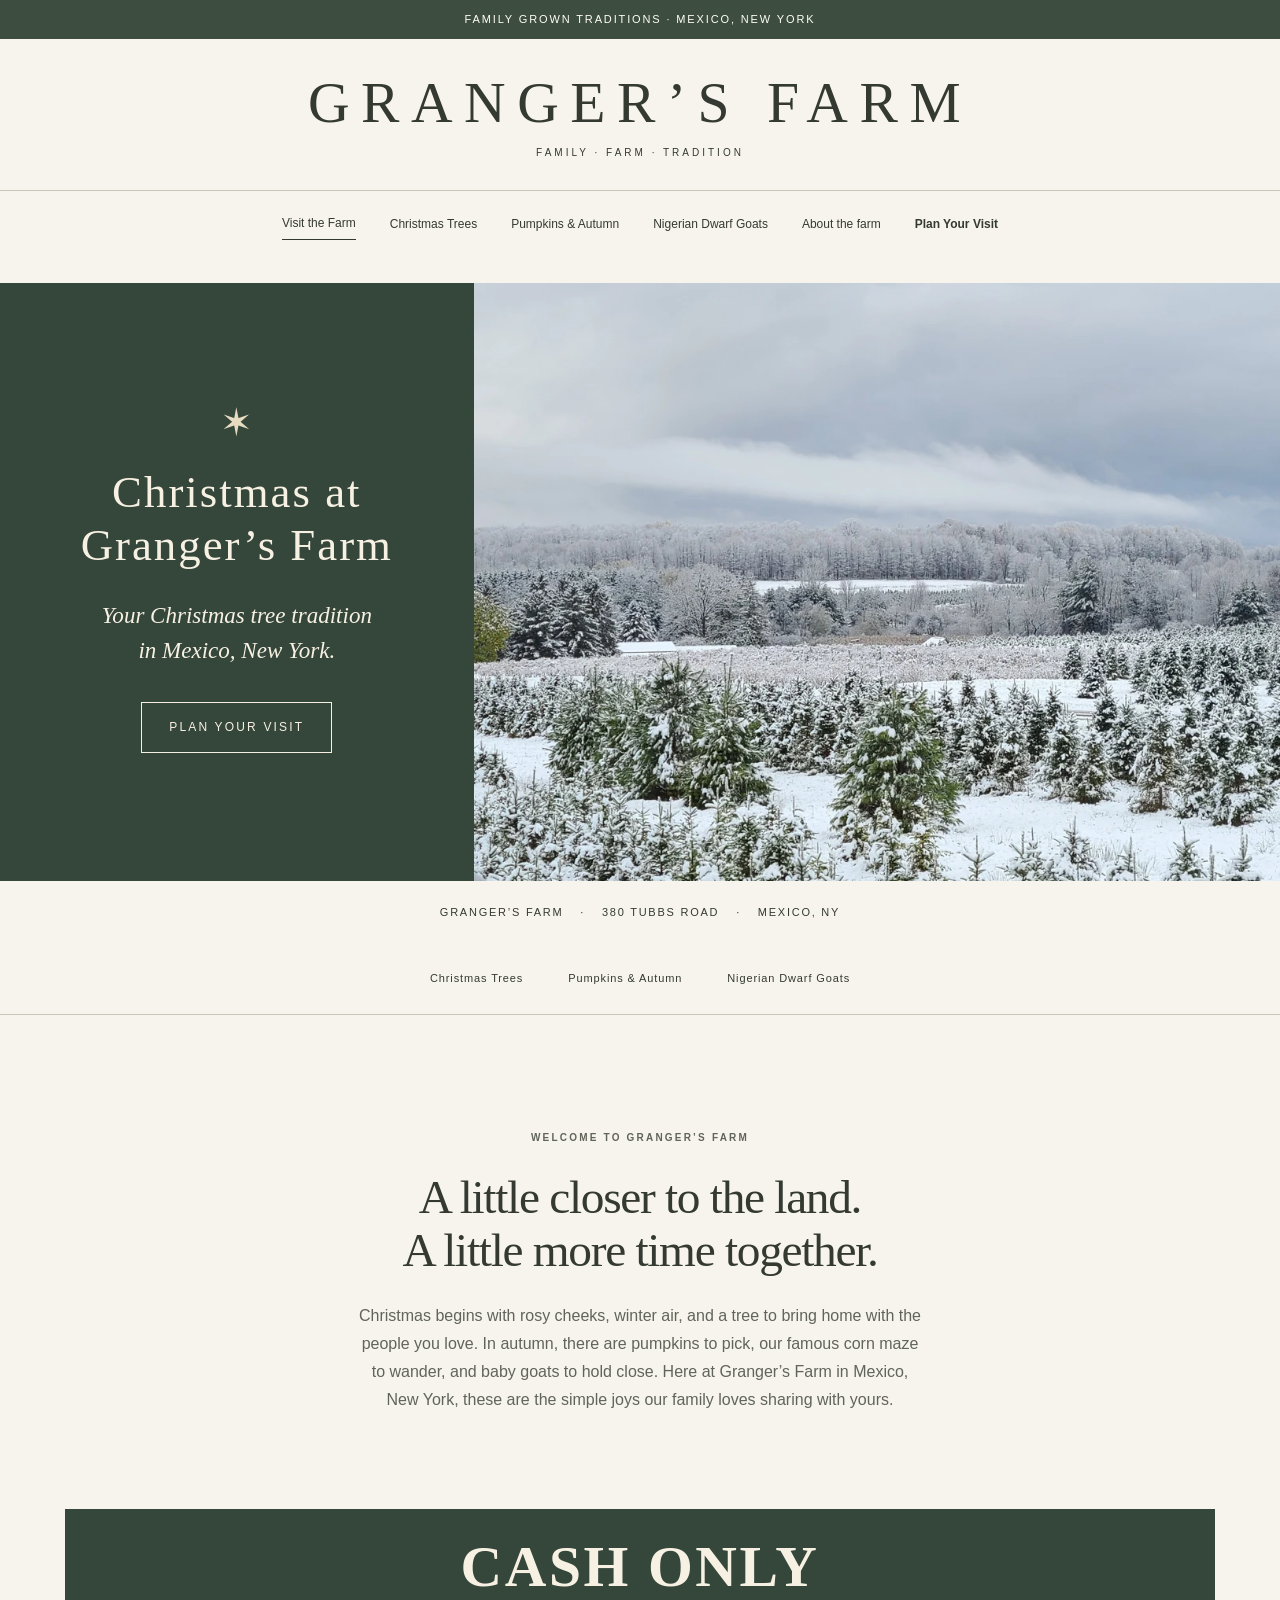
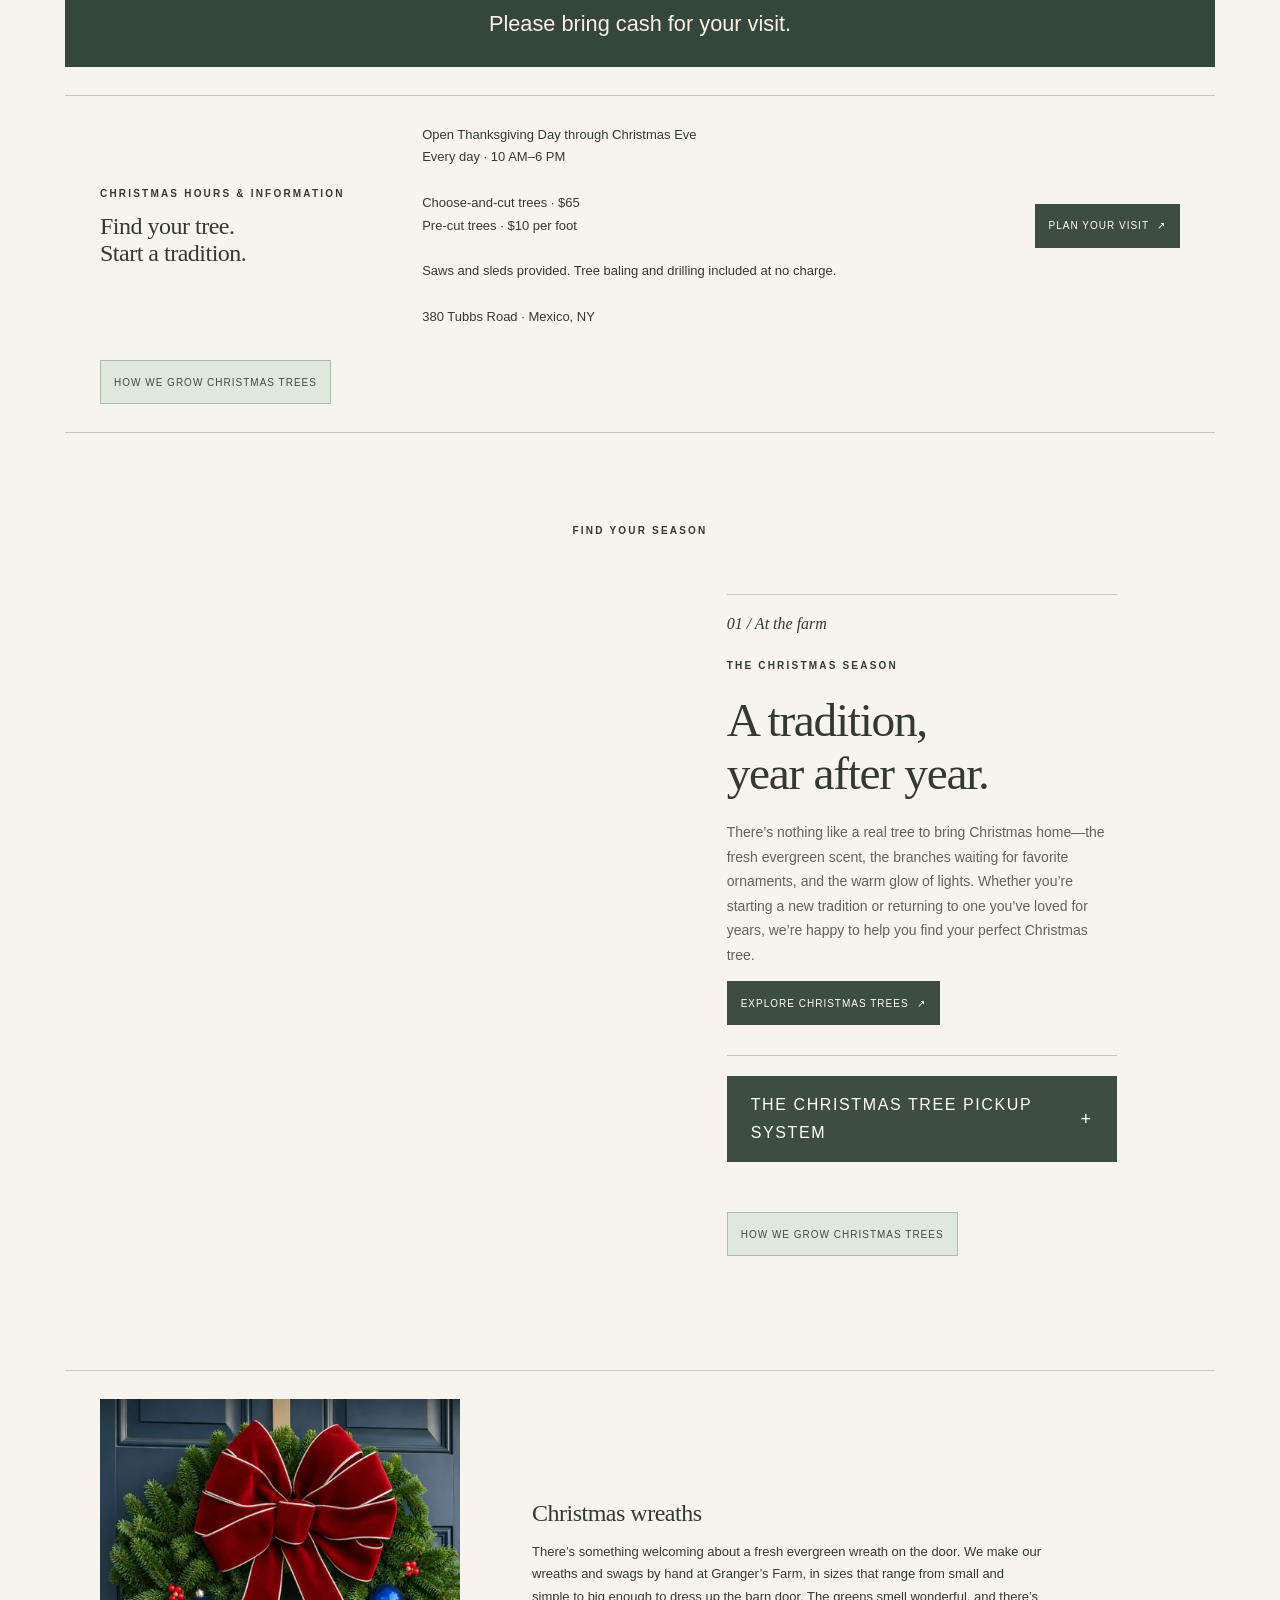
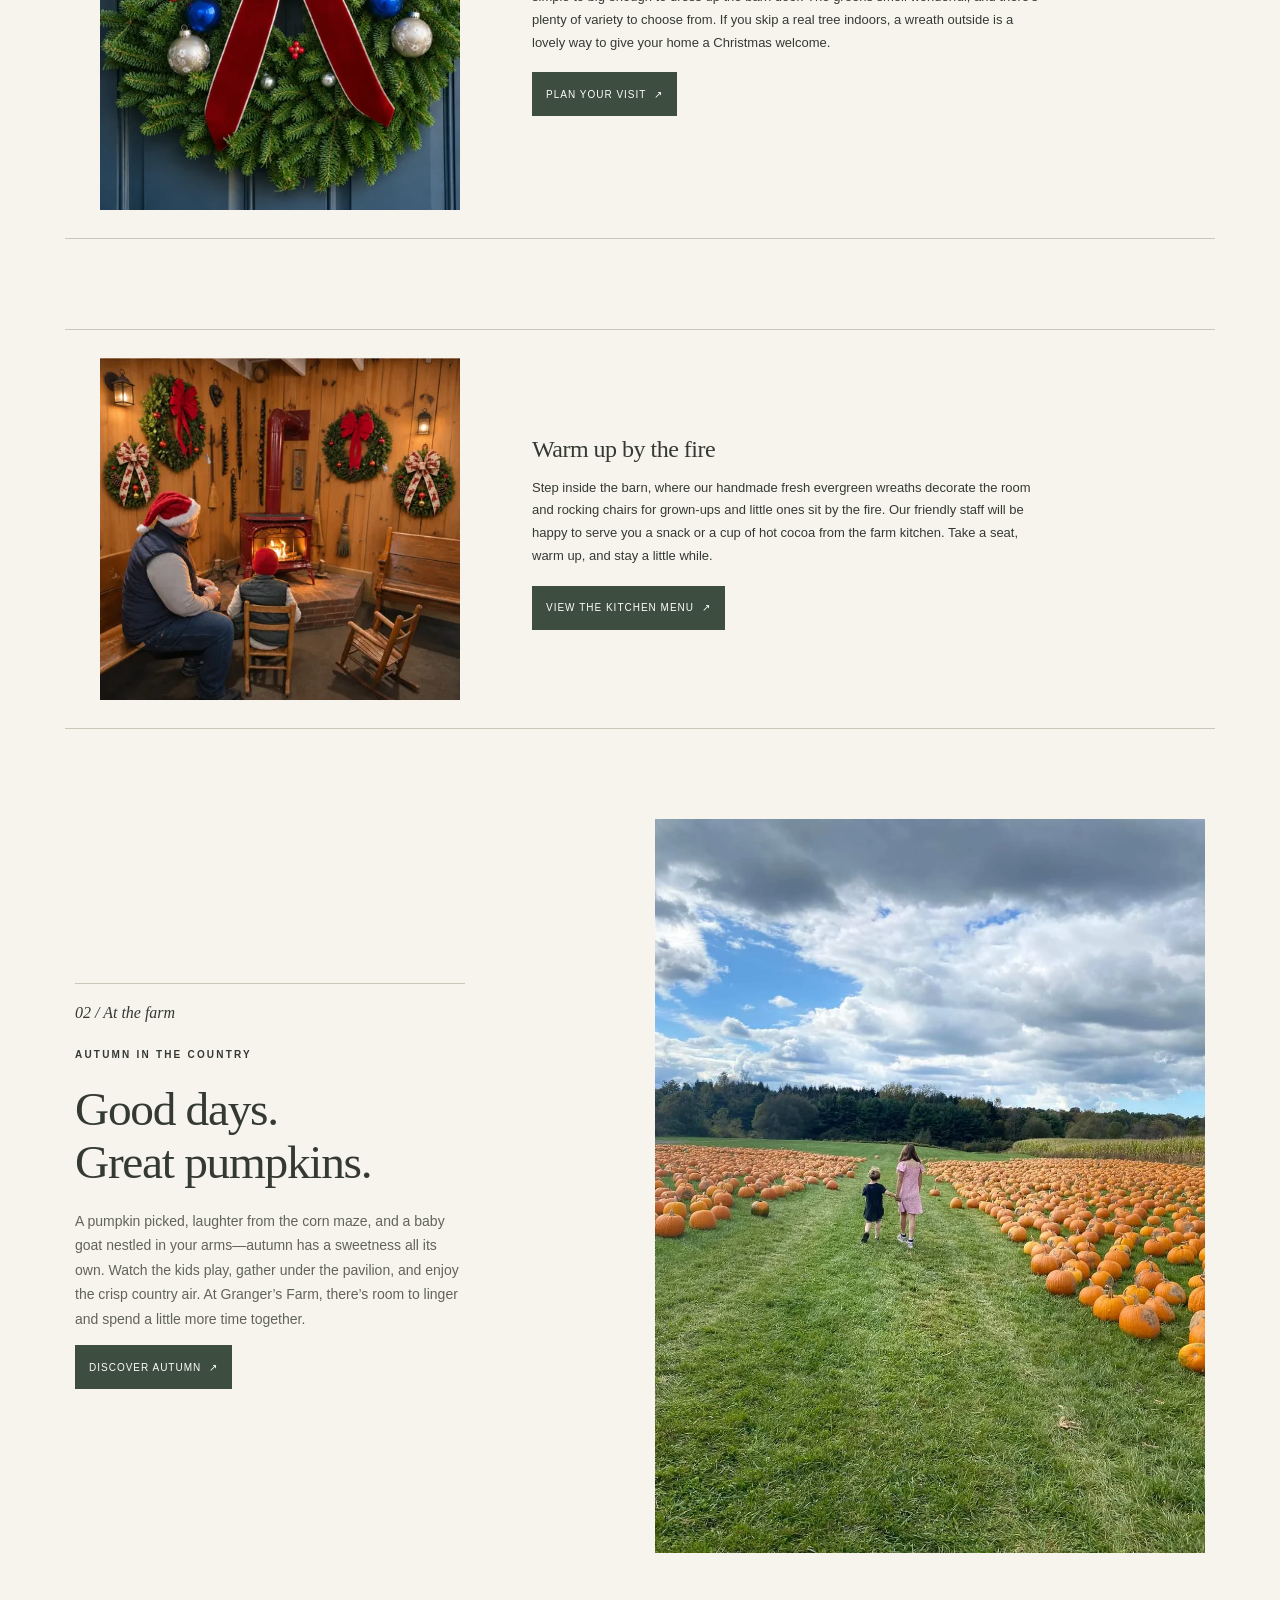
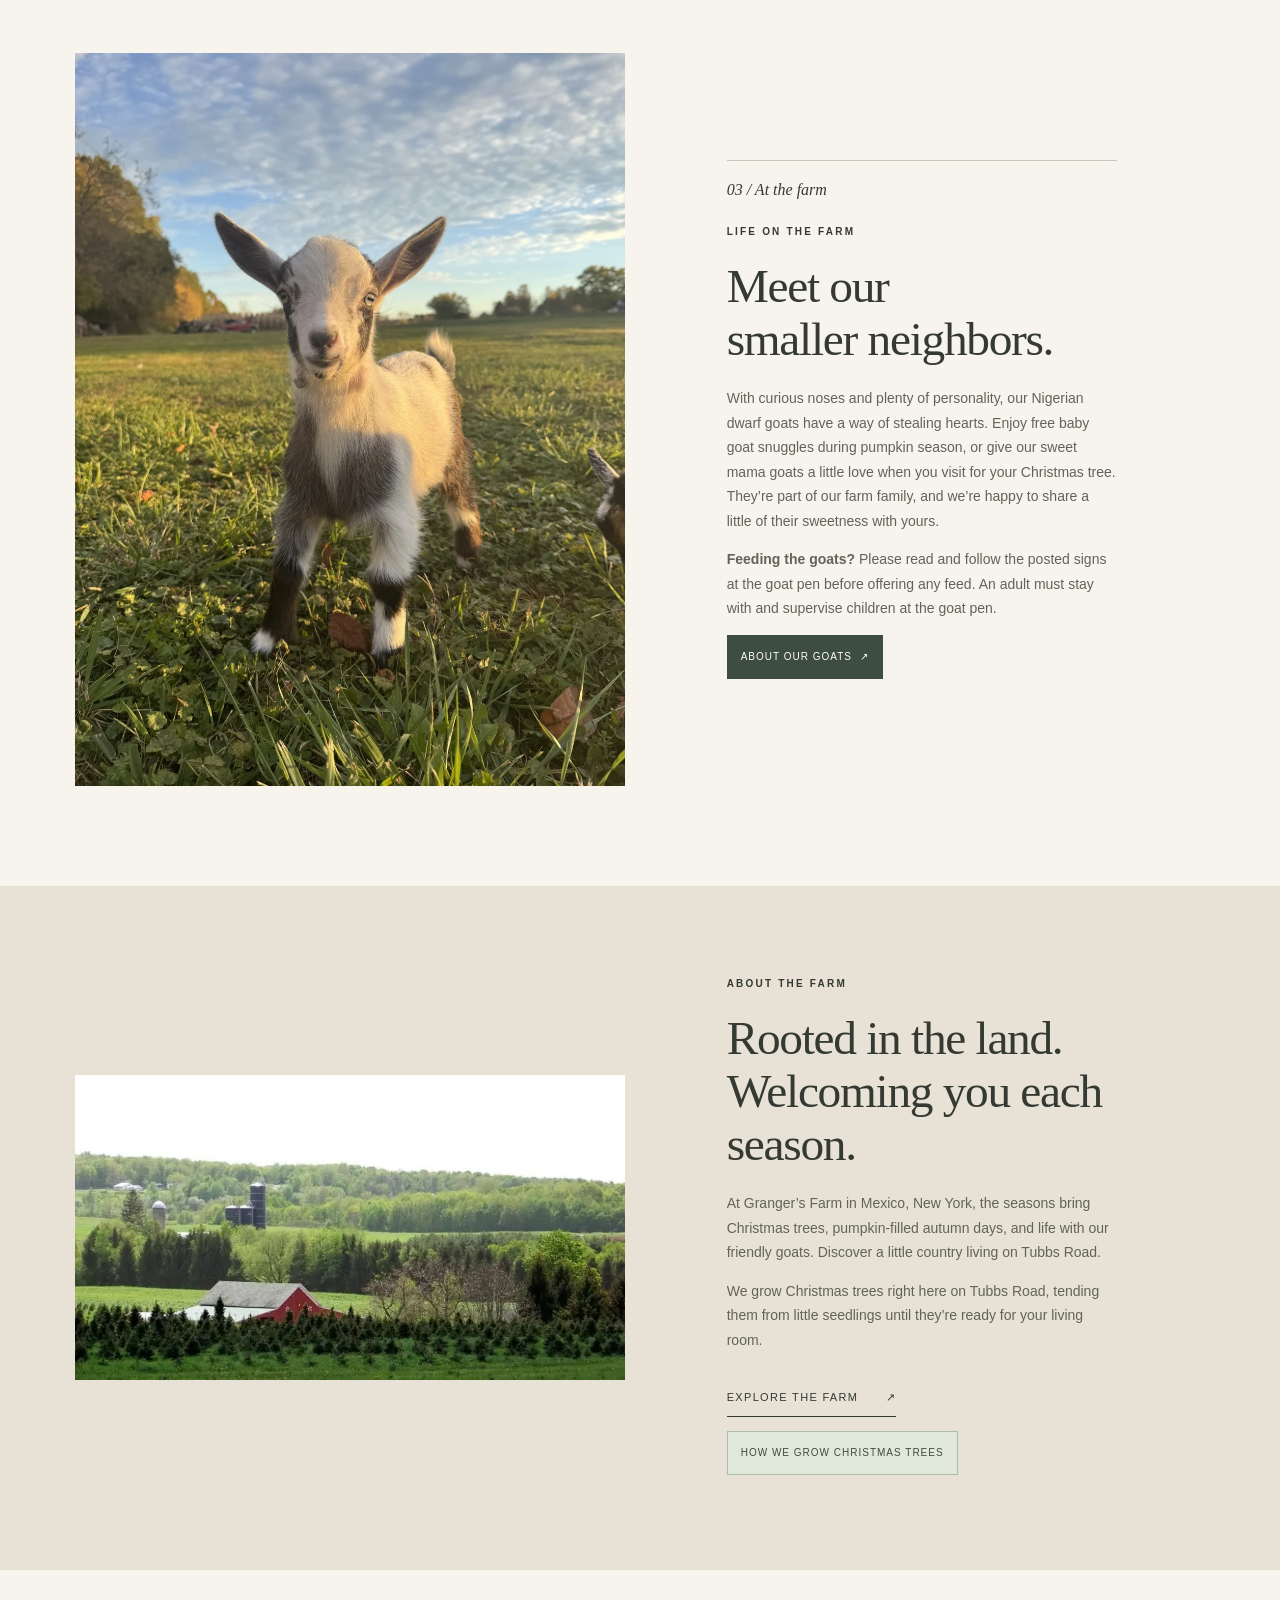
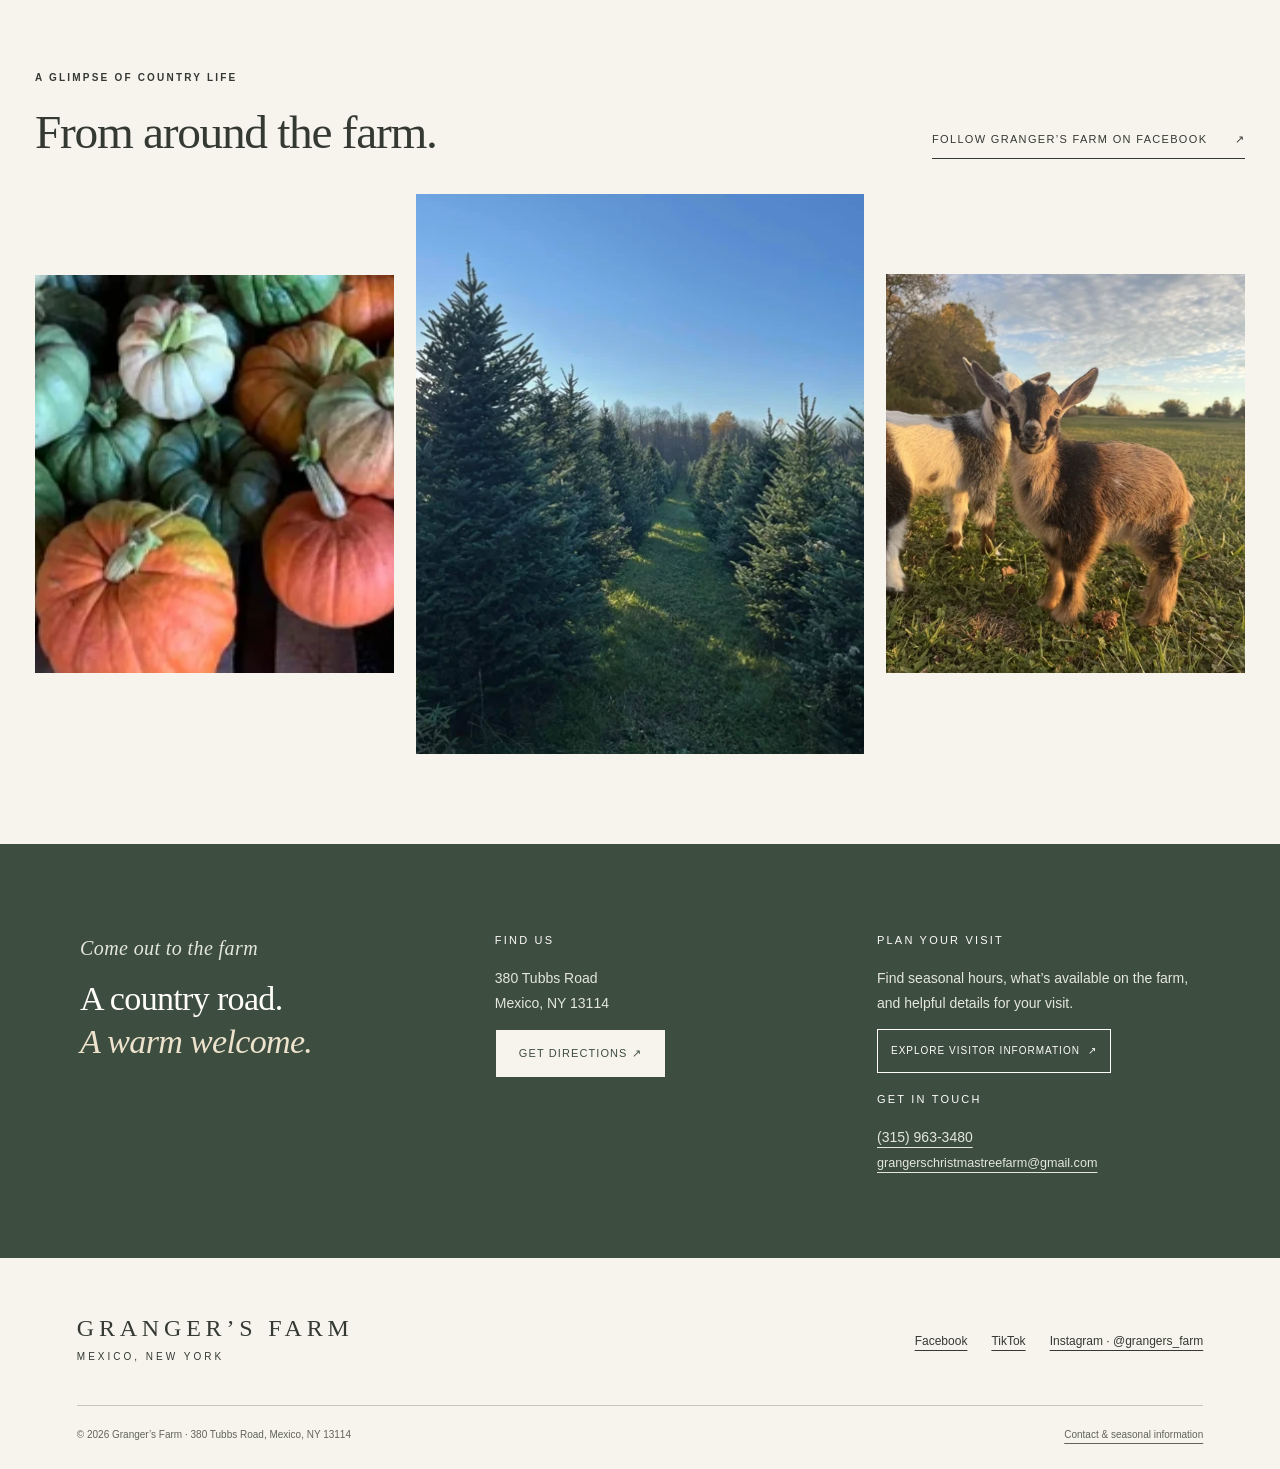
==== commit c83276ef: "Use pale sage for all tree-growing buttons and refresh cached styles" ====
--- a/index.html
+++ b/index.html
@@ -1,4 +1,4 @@
-<!doctype html><html lang="en"><head><meta charset="utf-8"><meta name="msvalidate.01" content="9A1022CD507354B5B12B181D44475C6E"><meta name="viewport" content="width=device-width,initial-scale=1"><title>Granger’s Farm | Granger’s Christmas Tree Farm, Mexico NY</title><meta name="description" content="Granger’s Farm, also known as Granger’s Christmas Tree Farm, at 380 Tubbs Road in Mexico, NY. Christmas trees, pumpkins and Nigerian dwarf goats."><meta name="robots" content="index,follow"><link rel="canonical" href="https://grangersfarm.com/"><meta name="theme-color" content="#3d4d40"><meta property="og:type" content="website"><meta property="og:site_name" content="Granger’s Farm"><meta property="og:title" content="Granger’s Farm | Granger’s Christmas Tree Farm, Mexico NY"><meta property="og:description" content="Granger’s Farm, also known as Granger’s Christmas Tree Farm, at 380 Tubbs Road in Mexico, NY. Christmas trees, pumpkins and Nigerian dwarf goats."><meta property="og:url" content="https://grangersfarm.com/"><meta property="og:image" content="https://grangersfarm.com/assets/social-card.png"><meta property="og:image:alt" content="Granger’s Farm — Mexico, New York"><meta name="twitter:card" content="summary_large_image"><meta name="twitter:title" content="Granger’s Farm | Granger’s Christmas Tree Farm, Mexico NY"><meta name="twitter:description" content="Granger’s Farm, also known as Granger’s Christmas Tree Farm, at 380 Tubbs Road in Mexico, NY. Christmas trees, pumpkins and Nigerian dwarf goats."><meta name="twitter:image" content="https://grangersfarm.com/assets/social-card.png"><link rel="icon" href="./assets/favicon.svg" type="image/svg+xml"><link rel="stylesheet" href="./assets/styles.css?v=kitchen-photo-20261113"><script src="./assets/main.js?v=2531641f0402" defer></script><script type="application/ld+json">{"@context":"https://schema.org","@graph":[{"@type":"LocalBusiness","@id":"https://grangersfarm.com/#farm","name":"Granger’s Farm","alternateName":"Granger’s Christmas Tree Farm","url":"https://grangersfarm.com","telephone":"+13159633480","email":"grangerschristmastreefarm@gmail.com","address":{"@type":"PostalAddress","streetAddress":"380 Tubbs Road","addressLocality":"Mexico","addressRegion":"NY","postalCode":"13114","addressCountry":"US"},"sameAs":["https://www.instagram.com/grangers_farm/","https://www.facebook.com/GrangersChristmasTreeFarm/","https://www.tiktok.com/@grangersfarm"]}]}</script><link rel="stylesheet" href="/assets/winter.css?v=20261109-titlecase"><style>
+<!doctype html><html lang="en"><head><meta charset="utf-8"><meta name="msvalidate.01" content="9A1022CD507354B5B12B181D44475C6E"><meta name="viewport" content="width=device-width,initial-scale=1"><title>Granger’s Farm | Granger’s Christmas Tree Farm, Mexico NY</title><meta name="description" content="Granger’s Farm, also known as Granger’s Christmas Tree Farm, at 380 Tubbs Road in Mexico, NY. Christmas trees, pumpkins and Nigerian dwarf goats."><meta name="robots" content="index,follow"><link rel="canonical" href="https://grangersfarm.com/"><meta name="theme-color" content="#3d4d40"><meta property="og:type" content="website"><meta property="og:site_name" content="Granger’s Farm"><meta property="og:title" content="Granger’s Farm | Granger’s Christmas Tree Farm, Mexico NY"><meta property="og:description" content="Granger’s Farm, also known as Granger’s Christmas Tree Farm, at 380 Tubbs Road in Mexico, NY. Christmas trees, pumpkins and Nigerian dwarf goats."><meta property="og:url" content="https://grangersfarm.com/"><meta property="og:image" content="https://grangersfarm.com/assets/social-card.png"><meta property="og:image:alt" content="Granger’s Farm — Mexico, New York"><meta name="twitter:card" content="summary_large_image"><meta name="twitter:title" content="Granger’s Farm | Granger’s Christmas Tree Farm, Mexico NY"><meta name="twitter:description" content="Granger’s Farm, also known as Granger’s Christmas Tree Farm, at 380 Tubbs Road in Mexico, NY. Christmas trees, pumpkins and Nigerian dwarf goats."><meta name="twitter:image" content="https://grangersfarm.com/assets/social-card.png"><link rel="icon" href="./assets/favicon.svg" type="image/svg+xml"><link rel="stylesheet" href="./assets/styles.css?v=pale-sage-20261114"><script src="./assets/main.js?v=2531641f0402" defer></script><script type="application/ld+json">{"@context":"https://schema.org","@graph":[{"@type":"LocalBusiness","@id":"https://grangersfarm.com/#farm","name":"Granger’s Farm","alternateName":"Granger’s Christmas Tree Farm","url":"https://grangersfarm.com","telephone":"+13159633480","email":"grangerschristmastreefarm@gmail.com","address":{"@type":"PostalAddress","streetAddress":"380 Tubbs Road","addressLocality":"Mexico","addressRegion":"NY","postalCode":"13114","addressCountry":"US"},"sameAs":["https://www.instagram.com/grangers_farm/","https://www.facebook.com/GrangersChristmasTreeFarm/","https://www.tiktok.com/@grangersfarm"]}]}</script><link rel="stylesheet" href="/assets/winter.css?v=20261109-titlecase"><style>
 .pickup-details{margin:30px 0}
 .pickup-details summary.button{display:inline-flex;align-items:center;gap:14px;max-width:100%;list-style:none;font:600 12px/1.4 var(--sans)}
 .pickup-details summary::-webkit-details-marker{display:none}
--- a/assets/styles.css
+++ b/assets/styles.css
@@ -48,5 +48,5 @@
 .season-note .button-compact{justify-self:start}
 .visit-band .button.button-compact{background:var(--green);color:var(--paper);border-color:var(--paper)}
 .visit-band .button.button-compact:hover{background:#28372e;color:#fff}
-.button.button-sage{background:#c6cbbb;border-color:#87947e;color:var(--ink)}
-.button.button-sage:hover{background:#b2b59b;color:var(--ink)}
+.button.button-sage{background:#dfe8da;border-color:#adbea8;color:var(--green)}
+.button.button-sage:hover{background:#d1dfcb;color:var(--green)}
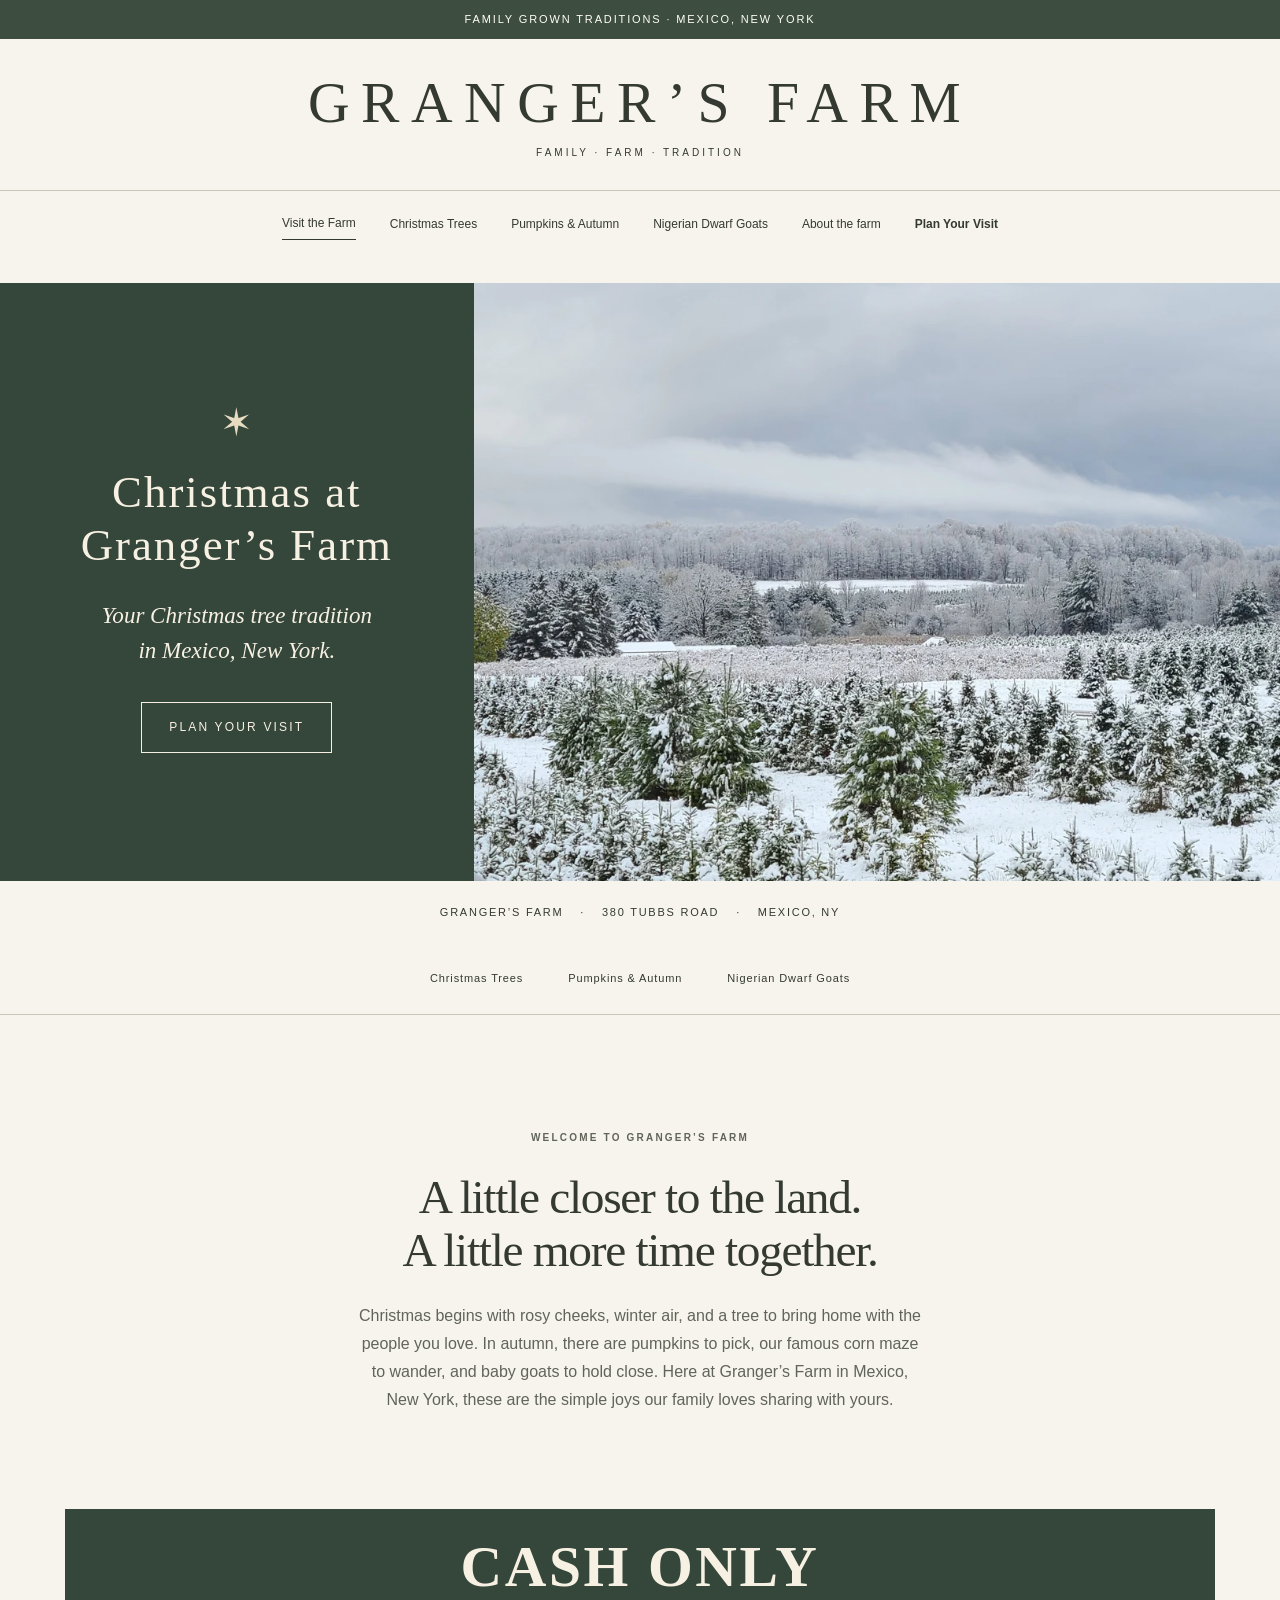
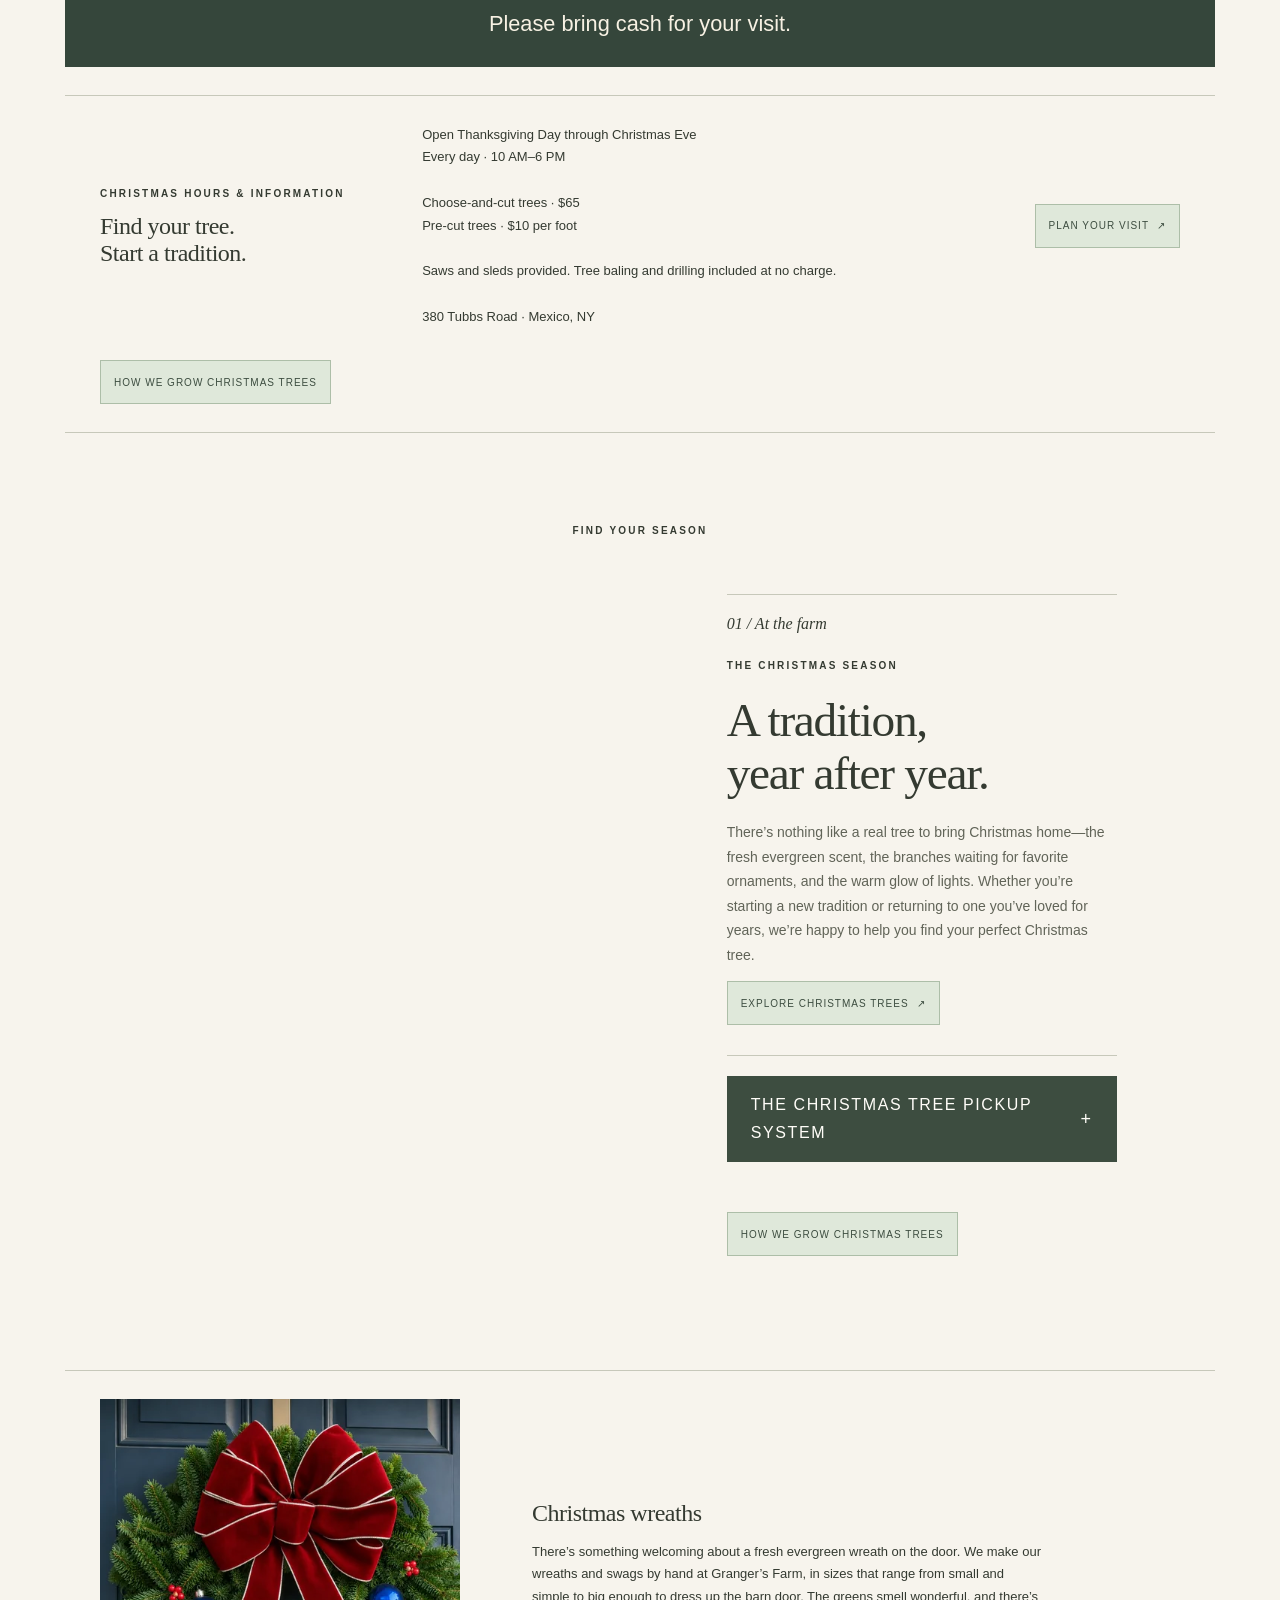
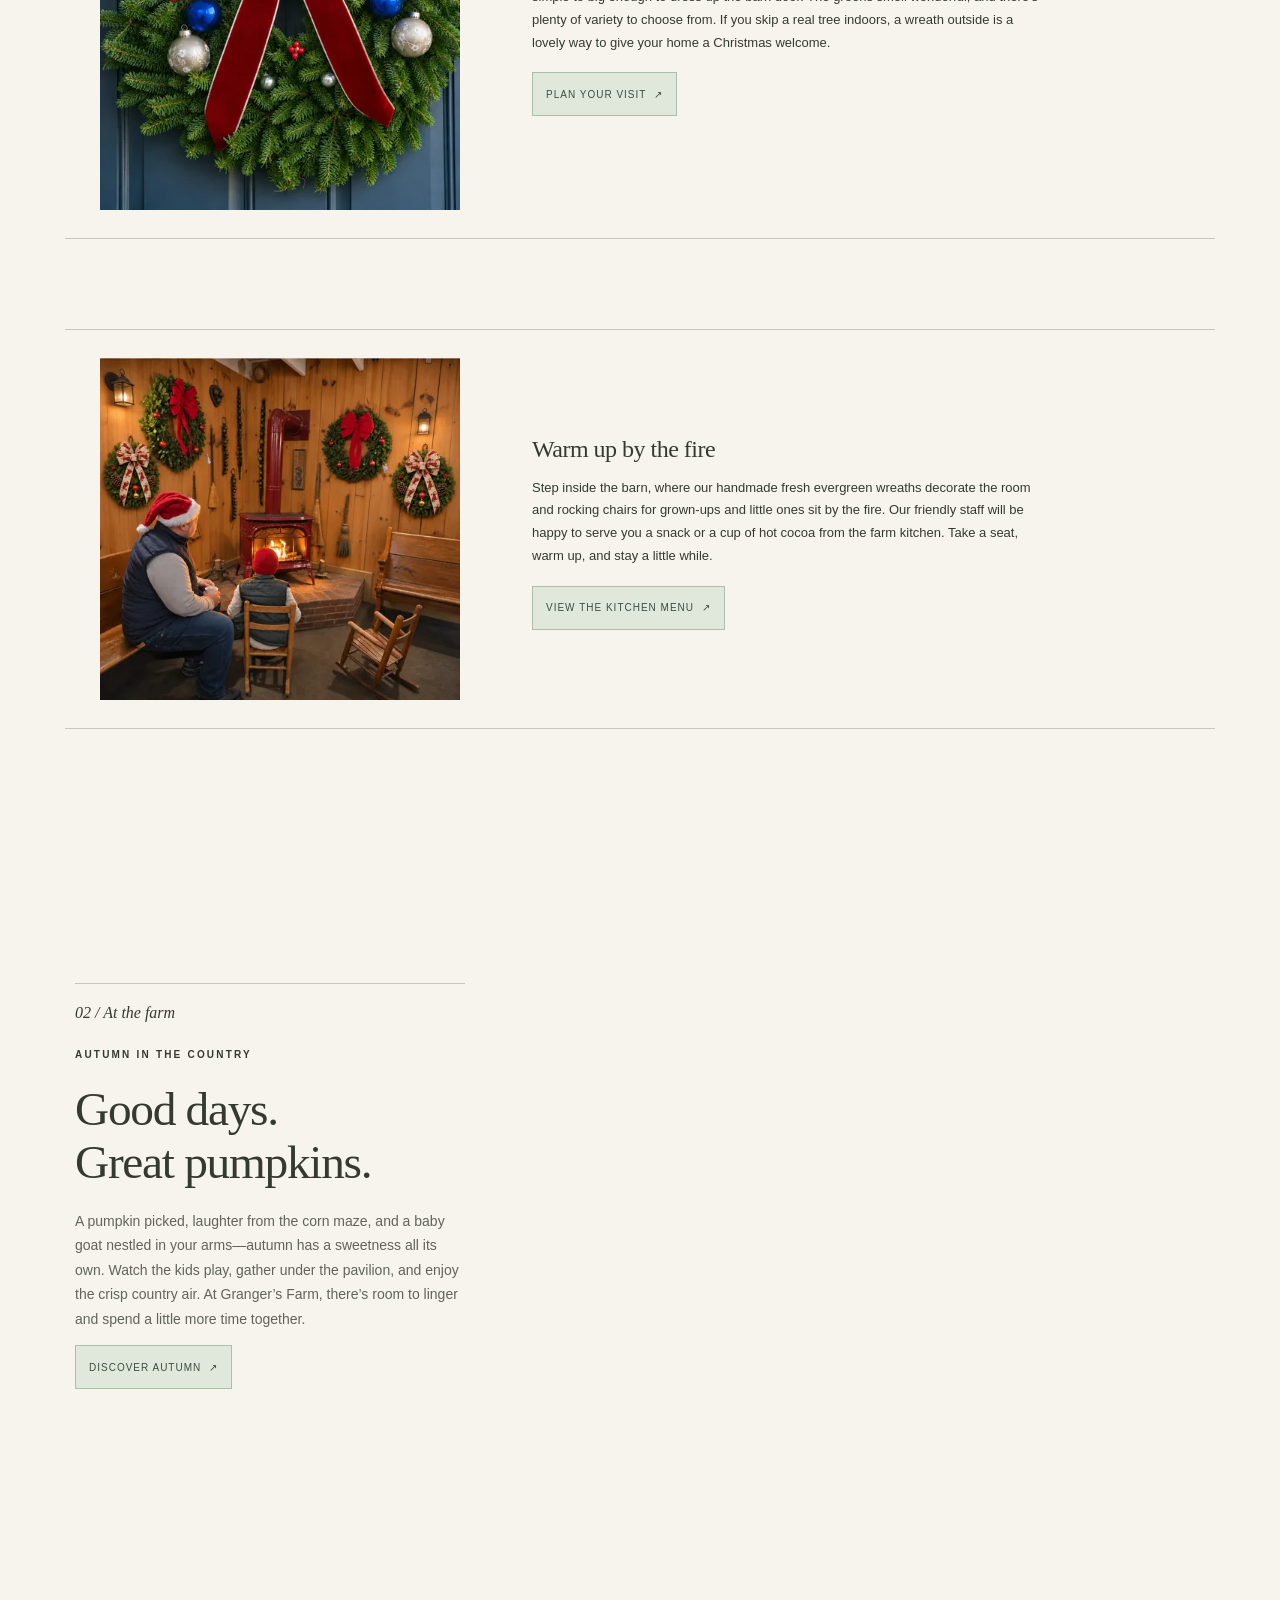
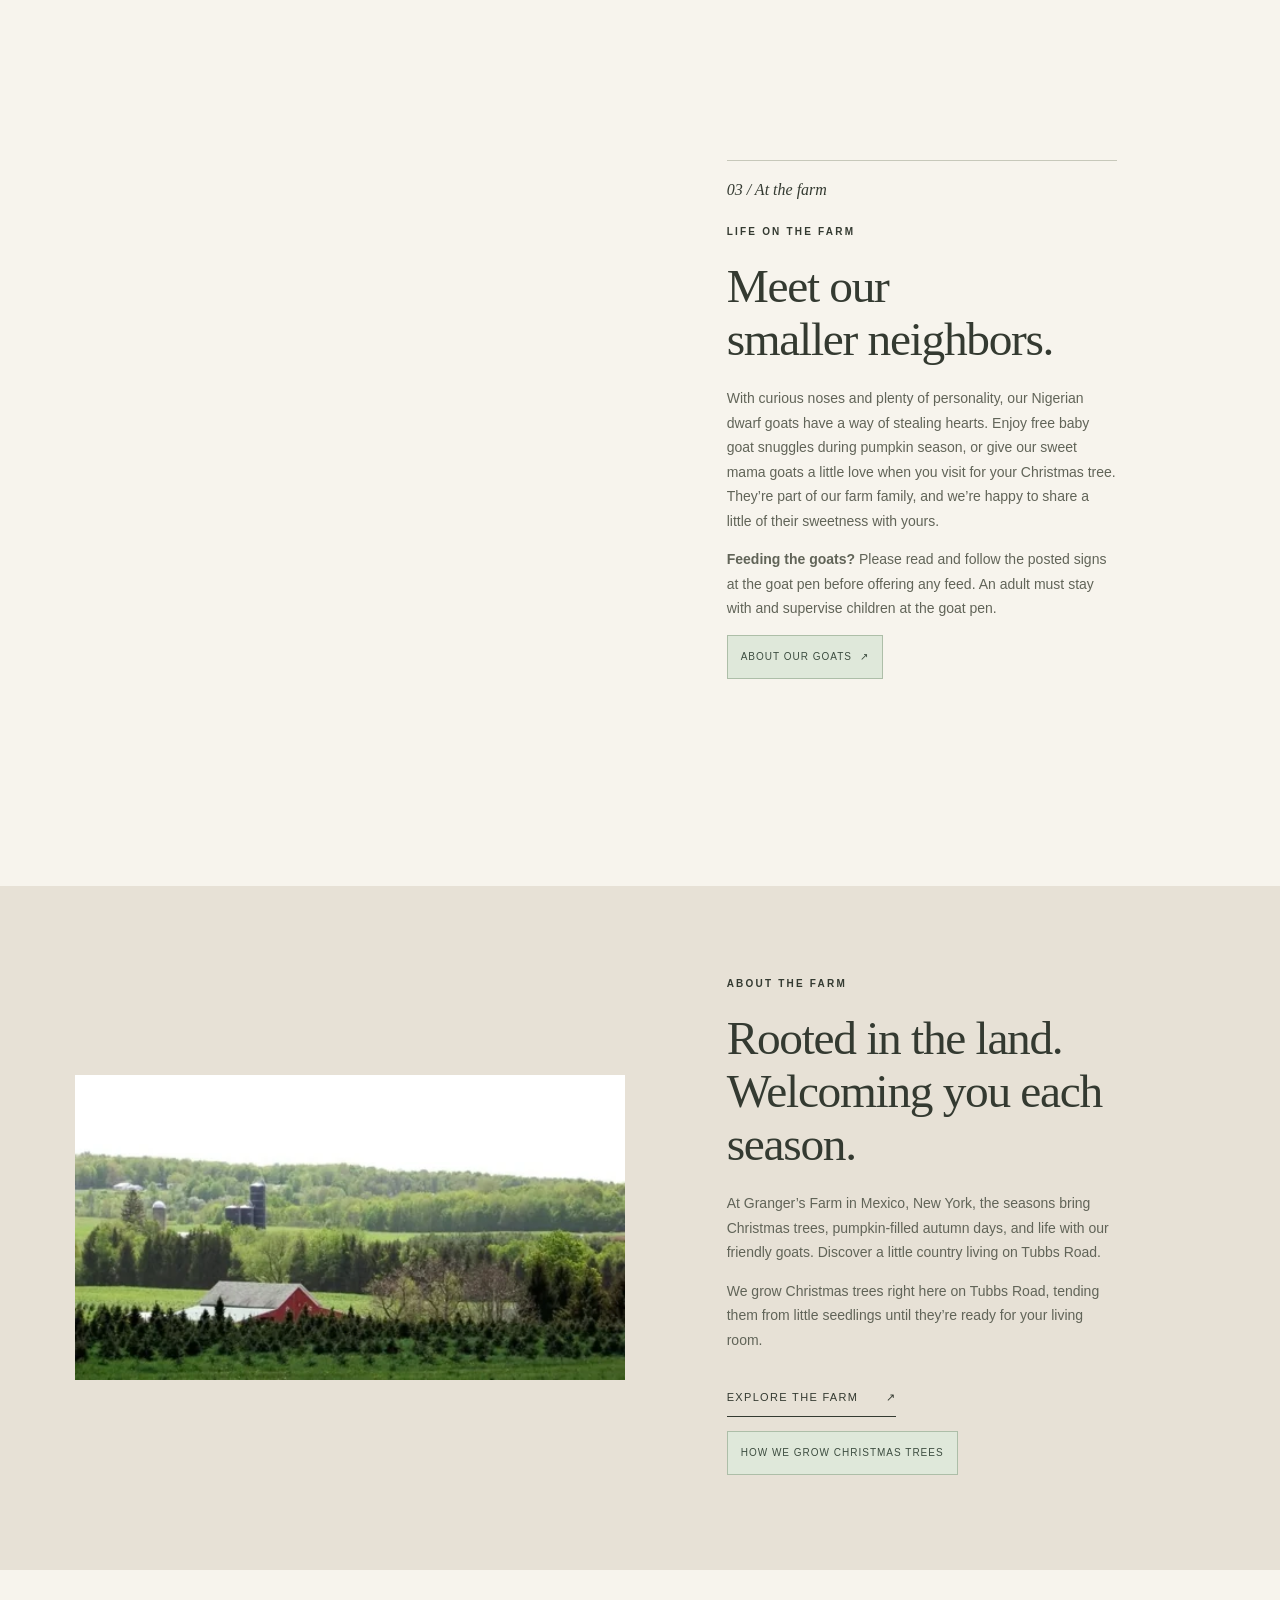
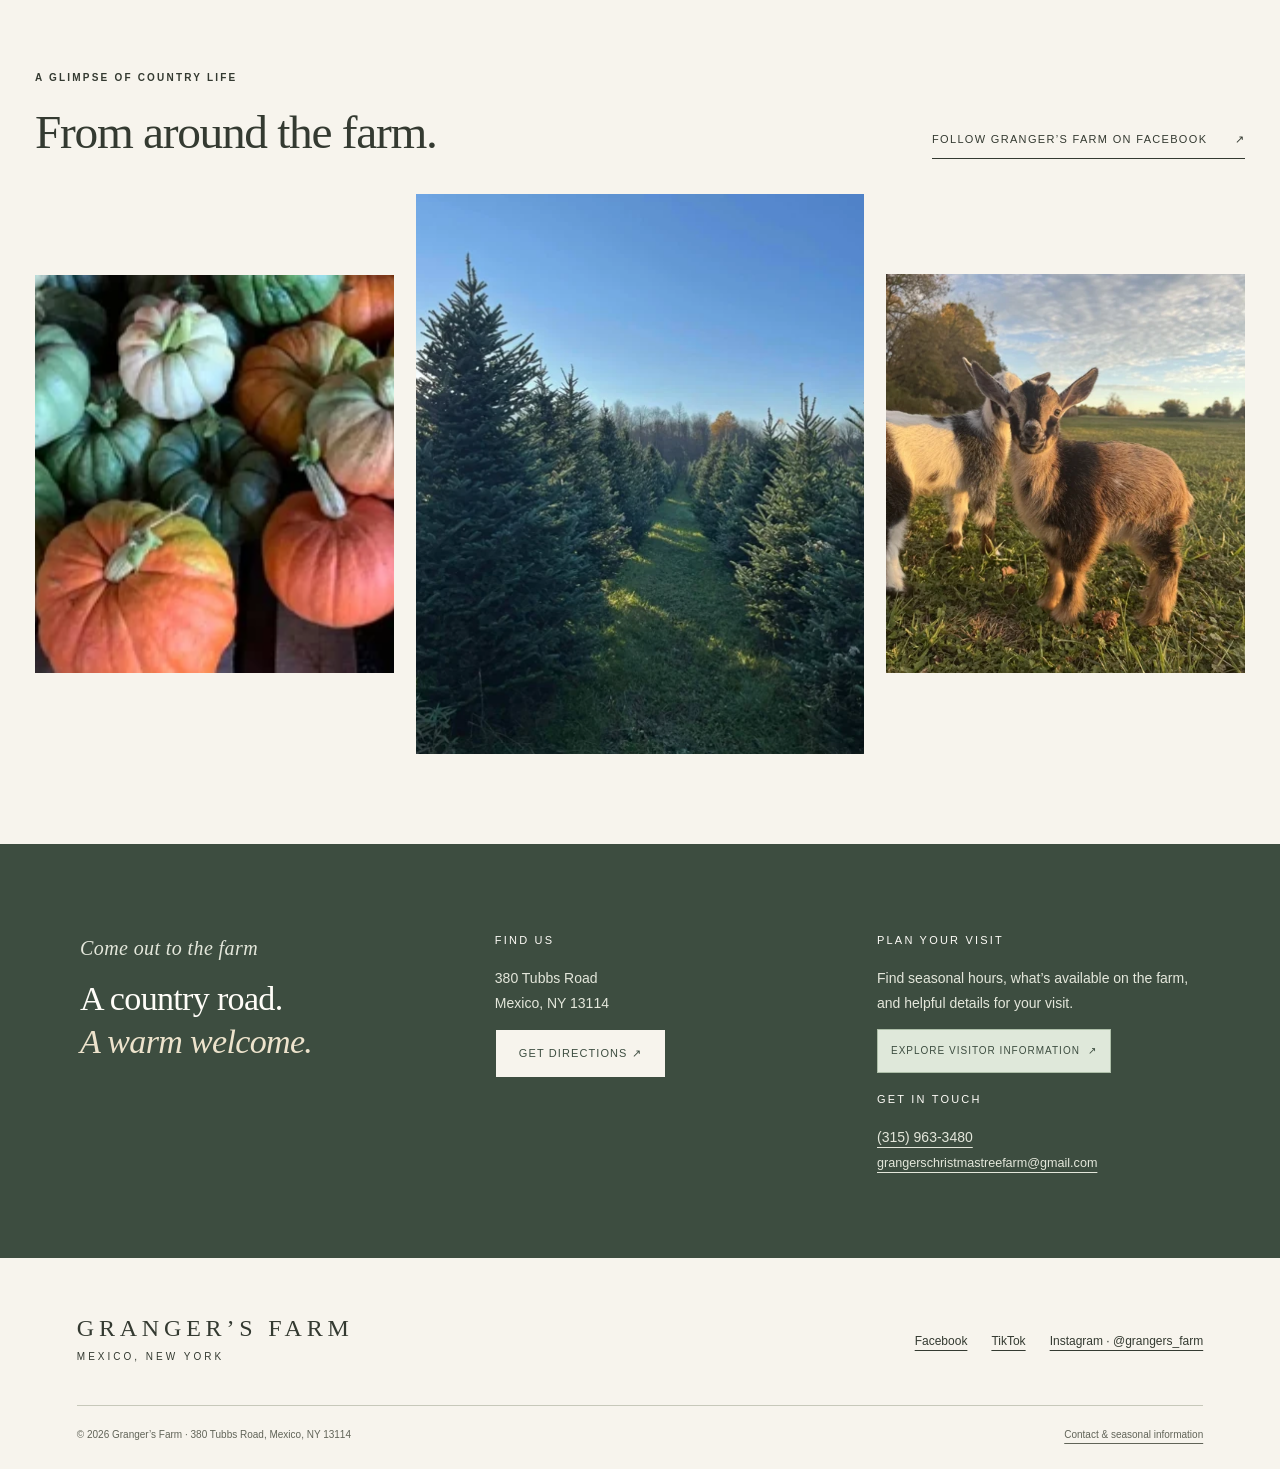
==== commit ef244b56: "Use pale sage for compact buttons across the farm website" ====
--- a/index.html
+++ b/index.html
@@ -1,4 +1,4 @@
-<!doctype html><html lang="en"><head><meta charset="utf-8"><meta name="msvalidate.01" content="9A1022CD507354B5B12B181D44475C6E"><meta name="viewport" content="width=device-width,initial-scale=1"><title>Granger’s Farm | Granger’s Christmas Tree Farm, Mexico NY</title><meta name="description" content="Granger’s Farm, also known as Granger’s Christmas Tree Farm, at 380 Tubbs Road in Mexico, NY. Christmas trees, pumpkins and Nigerian dwarf goats."><meta name="robots" content="index,follow"><link rel="canonical" href="https://grangersfarm.com/"><meta name="theme-color" content="#3d4d40"><meta property="og:type" content="website"><meta property="og:site_name" content="Granger’s Farm"><meta property="og:title" content="Granger’s Farm | Granger’s Christmas Tree Farm, Mexico NY"><meta property="og:description" content="Granger’s Farm, also known as Granger’s Christmas Tree Farm, at 380 Tubbs Road in Mexico, NY. Christmas trees, pumpkins and Nigerian dwarf goats."><meta property="og:url" content="https://grangersfarm.com/"><meta property="og:image" content="https://grangersfarm.com/assets/social-card.png"><meta property="og:image:alt" content="Granger’s Farm — Mexico, New York"><meta name="twitter:card" content="summary_large_image"><meta name="twitter:title" content="Granger’s Farm | Granger’s Christmas Tree Farm, Mexico NY"><meta name="twitter:description" content="Granger’s Farm, also known as Granger’s Christmas Tree Farm, at 380 Tubbs Road in Mexico, NY. Christmas trees, pumpkins and Nigerian dwarf goats."><meta name="twitter:image" content="https://grangersfarm.com/assets/social-card.png"><link rel="icon" href="./assets/favicon.svg" type="image/svg+xml"><link rel="stylesheet" href="./assets/styles.css?v=pale-sage-20261114"><script src="./assets/main.js?v=2531641f0402" defer></script><script type="application/ld+json">{"@context":"https://schema.org","@graph":[{"@type":"LocalBusiness","@id":"https://grangersfarm.com/#farm","name":"Granger’s Farm","alternateName":"Granger’s Christmas Tree Farm","url":"https://grangersfarm.com","telephone":"+13159633480","email":"grangerschristmastreefarm@gmail.com","address":{"@type":"PostalAddress","streetAddress":"380 Tubbs Road","addressLocality":"Mexico","addressRegion":"NY","postalCode":"13114","addressCountry":"US"},"sameAs":["https://www.instagram.com/grangers_farm/","https://www.facebook.com/GrangersChristmasTreeFarm/","https://www.tiktok.com/@grangersfarm"]}]}</script><link rel="stylesheet" href="/assets/winter.css?v=20261109-titlecase"><style>
+<!doctype html><html lang="en"><head><meta charset="utf-8"><meta name="msvalidate.01" content="9A1022CD507354B5B12B181D44475C6E"><meta name="viewport" content="width=device-width,initial-scale=1"><title>Granger’s Farm | Granger’s Christmas Tree Farm, Mexico NY</title><meta name="description" content="Granger’s Farm, also known as Granger’s Christmas Tree Farm, at 380 Tubbs Road in Mexico, NY. Christmas trees, pumpkins and Nigerian dwarf goats."><meta name="robots" content="index,follow"><link rel="canonical" href="https://grangersfarm.com/"><meta name="theme-color" content="#3d4d40"><meta property="og:type" content="website"><meta property="og:site_name" content="Granger’s Farm"><meta property="og:title" content="Granger’s Farm | Granger’s Christmas Tree Farm, Mexico NY"><meta property="og:description" content="Granger’s Farm, also known as Granger’s Christmas Tree Farm, at 380 Tubbs Road in Mexico, NY. Christmas trees, pumpkins and Nigerian dwarf goats."><meta property="og:url" content="https://grangersfarm.com/"><meta property="og:image" content="https://grangersfarm.com/assets/social-card.png"><meta property="og:image:alt" content="Granger’s Farm — Mexico, New York"><meta name="twitter:card" content="summary_large_image"><meta name="twitter:title" content="Granger’s Farm | Granger’s Christmas Tree Farm, Mexico NY"><meta name="twitter:description" content="Granger’s Farm, also known as Granger’s Christmas Tree Farm, at 380 Tubbs Road in Mexico, NY. Christmas trees, pumpkins and Nigerian dwarf goats."><meta name="twitter:image" content="https://grangersfarm.com/assets/social-card.png"><link rel="icon" href="./assets/favicon.svg" type="image/svg+xml"><link rel="stylesheet" href="./assets/styles.css?v=compact-sage-20261114"><script src="./assets/main.js?v=2531641f0402" defer></script><script type="application/ld+json">{"@context":"https://schema.org","@graph":[{"@type":"LocalBusiness","@id":"https://grangersfarm.com/#farm","name":"Granger’s Farm","alternateName":"Granger’s Christmas Tree Farm","url":"https://grangersfarm.com","telephone":"+13159633480","email":"grangerschristmastreefarm@gmail.com","address":{"@type":"PostalAddress","streetAddress":"380 Tubbs Road","addressLocality":"Mexico","addressRegion":"NY","postalCode":"13114","addressCountry":"US"},"sameAs":["https://www.instagram.com/grangers_farm/","https://www.facebook.com/GrangersChristmasTreeFarm/","https://www.tiktok.com/@grangersfarm"]}]}</script><link rel="stylesheet" href="/assets/winter.css?v=20261109-titlecase"><style>
 .pickup-details{margin:30px 0}
 .pickup-details summary.button{display:inline-flex;align-items:center;gap:14px;max-width:100%;list-style:none;font:600 12px/1.4 var(--sans)}
 .pickup-details summary::-webkit-details-marker{display:none}
@@ -13,7 +13,7 @@
 
 Saws and sleds provided. Tree baling and drilling included at no charge.
 
-380 Tubbs Road · Mexico, NY</p><a class="button button-compact" href="/plan-your-visit/">Plan Your Visit <span aria-hidden="true">↗</span></a><p><a class="button button-compact button-sage" href="/christmas-trees/#growing-christmas-trees">How we grow Christmas trees</a></p></aside><div class="section-heading"><p class="eyebrow">Find your season</p></div><section class="editorial " id="trees"><figure class="photo christmas-visit"><img src="/assets/christmas-tree-visit-1168.webp" srcset="/assets/christmas-tree-visit-480.webp 480w, /assets/christmas-tree-visit-1168.webp 1168w" sizes="(max-width:700px) calc(100vw - 50px), 50vw" width="1168" height="1347" loading="lazy" decoding="async" alt="Visitors walking through snowy Christmas tree rows with a tree on a sled."></figure><div class="copy"><span class="number">01 / At the farm</span><p class="eyebrow">The Christmas season</p><h2>A tradition,<br>year after year.</h2><p>There’s nothing like a real tree to bring Christmas home—the fresh evergreen scent, the branches waiting for favorite ornaments, and the warm glow of lights. Whether you’re starting a new tradition or returning to one you’ve loved for years, we’re happy to help you find your perfect Christmas tree.</p><a class="button button-compact" href="/christmas-trees/">Explore Christmas trees <span aria-hidden="true">↗</span></a>
+380 Tubbs Road · Mexico, NY</p><a class="button button-compact" href="/plan-your-visit/">Plan Your Visit <span aria-hidden="true">↗</span></a><p><a class="button button-compact" href="/christmas-trees/#growing-christmas-trees">How we grow Christmas trees</a></p></aside><div class="section-heading"><p class="eyebrow">Find your season</p></div><section class="editorial " id="trees"><figure class="photo christmas-visit"><img src="/assets/christmas-tree-visit-1168.webp" srcset="/assets/christmas-tree-visit-480.webp 480w, /assets/christmas-tree-visit-1168.webp 1168w" sizes="(max-width:700px) calc(100vw - 50px), 50vw" width="1168" height="1347" loading="lazy" decoding="async" alt="Visitors walking through snowy Christmas tree rows with a tree on a sled."></figure><div class="copy"><span class="number">01 / At the farm</span><p class="eyebrow">The Christmas season</p><h2>A tradition,<br>year after year.</h2><p>There’s nothing like a real tree to bring Christmas home—the fresh evergreen scent, the branches waiting for favorite ornaments, and the warm glow of lights. Whether you’re starting a new tradition or returning to one you’ve loved for years, we’re happy to help you find your perfect Christmas tree.</p><a class="button button-compact" href="/christmas-trees/">Explore Christmas trees <span aria-hidden="true">↗</span></a>
 <details class="pickup-details" id="christmas-tree-pickup">
 <summary class="button">The Christmas Tree Pickup System<span class="pickup-indicator" aria-hidden="true"><span class="pickup-plus">+</span><span class="pickup-minus">−</span></span></summary>
 <div class="hours-box">
@@ -26,4 +26,4 @@
 <p style="margin-bottom:0"><strong>Don’t lose your ticket.</strong> Take your time enjoying the farm. Your tree will be waiting in the pickup area, and we’ll need your stamped ticket when you come back for it.</p>
 </div>
 </details>
-<p><a class="button button-compact button-sage" href="/christmas-trees/#growing-christmas-trees">How we grow Christmas trees</a></p></div></section><section class="season-note" id="wreaths" aria-labelledby="wreaths-title"><figure class="wreath-photo"><img src="/assets/red-bow-wreath-960.webp" srcset="/assets/red-bow-wreath-480.webp 480w, /assets/red-bow-wreath-960.webp 960w" sizes="(max-width: 700px) calc(100vw - 50px), 360px" width="960" height="1093" loading="lazy" decoding="async" alt="Evergreen Christmas wreath with a red velvet bow and blue and silver ornaments on a dark blue door."></figure><div class="wreath-copy"><h2 id="wreaths-title">Christmas wreaths</h2><p>There’s something welcoming about a fresh evergreen wreath on the door. We make our wreaths and swags by hand at Granger’s Farm, in sizes that range from small and simple to big enough to dress up the barn door. The greens smell wonderful, and there’s plenty of variety to choose from. If you skip a real tree indoors, a wreath outside is a lovely way to give your home a Christmas welcome.</p><a class="button button-compact" href="/plan-your-visit/">Plan Your Visit <span aria-hidden="true">↗</span></a></div></section><section class="season-note" id="farm-kitchen" aria-labelledby="farm-kitchen-title"><figure class="season-note-photo"><img src="/assets/farm-kitchen-wreaths-960.webp" srcset="/assets/farm-kitchen-wreaths-480.webp 480w, /assets/farm-kitchen-wreaths-960.webp 960w" sizes="(max-width: 700px) calc(100vw - 50px), 360px" width="960" height="914" loading="lazy" decoding="async" alt="Two visitors warming up by a glowing red stove beneath four Christmas wreaths in the farm barn."></figure><div class="season-note-copy"><h2 id="farm-kitchen-title">Warm up by the fire</h2><p>Step inside the barn, where our handmade fresh evergreen wreaths decorate the room and rocking chairs for grown-ups and little ones sit by the fire. Our friendly staff will be happy to serve you a snack or a cup of hot cocoa from the farm kitchen. Take a seat, warm up, and stay a little while.</p><a class="button button-compact" href="/plan-your-visit/#kitchen-menu">View the Kitchen Menu <span aria-hidden="true">↗</span></a></div></section><section class="editorial reverse" id="pumpkins"><figure class="photo autumn-single"><img src="/assets/autumn-patch-1080.webp" srcset="/assets/autumn-patch-480.webp 480w, /assets/autumn-patch-1080.webp 1080w" sizes="(max-width:700px) calc(100vw - 50px), 50vw" width="1080" height="1440" loading="lazy" decoding="async" alt="Two children walking through rows of pumpkins at Granger’s Farm."></figure><div class="copy"><span class="number">02 / At the farm</span><p class="eyebrow">Autumn in the country</p><h2>Good days.<br>Great pumpkins.</h2><p>A pumpkin picked, laughter from the corn maze, and a baby goat nestled in your arms—autumn has a sweetness all its own. Watch the kids play, gather under the pavilion, and enjoy the crisp country air. At Granger’s Farm, there’s room to linger and spend a little more time together.</p><a class="button button-compact" href="/pumpkins-autumn/">Discover autumn <span aria-hidden="true">↗</span></a></div></section><section class="editorial " id="goats"><figure class="photo goat-portrait"><img src="/assets/goat-kid-1080.webp" srcset="/assets/goat-kid-480.webp 480w, /assets/goat-kid-1080.webp 1080w" sizes="(max-width:700px) calc(100vw - 50px), 50vw" width="1536" height="2048" loading="lazy" decoding="async" alt="A Nigerian dwarf goat kid standing in the grass at Granger’s Farm in warm evening light."></figure><div class="copy"><span class="number">03 / At the farm</span><p class="eyebrow">Life on the farm</p><h2>Meet our<br>smaller neighbors.</h2><p>With curious noses and plenty of personality, our Nigerian dwarf goats have a way of stealing hearts. Enjoy free baby goat snuggles during pumpkin season, or give our sweet mama goats a little love when you visit for your Christmas tree. They’re part of our farm family, and we’re happy to share a little of their sweetness with yours.</p><p><strong>Feeding the goats?</strong> Please read and follow the posted signs at the goat pen before offering any feed. An adult must stay with and supervise children at the goat pen.</p><a class="button button-compact" href="/nigerian-dwarf-goats/">About our goats <span aria-hidden="true">↗</span></a></div></section><section class="family-band"><div class="editorial"><figure class="photo about-landscape"><img src="/assets/farm-landscape-1080.webp" srcset="/assets/farm-landscape-480.webp 480w, /assets/farm-landscape-1080.webp 1080w" sizes="(max-width:700px) calc(100vw - 50px), 50vw" width="1080" height="806" loading="lazy" decoding="async" alt="Granger’s Farm landscape with a red barn, Christmas tree rows, fields and wooded hills in Mexico, New York."></figure><div class="copy"><p class="eyebrow">About the Farm</p><h2>Rooted in the land.<br>Welcoming you each season.</h2><p>At Granger’s Farm in Mexico, New York, the seasons bring Christmas trees, pumpkin-filled autumn days, and life with our friendly goats. Discover a little country living on Tubbs Road.</p><p>We grow Christmas trees right here on Tubbs Road, tending them from little seedlings until they’re ready for your living room.</p><a class="text-link" href="/our-family-farm/">Explore the Farm <span aria-hidden="true">↗</span></a><p><a class="button button-compact button-sage" href="/our-family-farm/#growing-christmas-trees">How we grow Christmas trees</a></p></div></div></section><section class="gallery"><div class="gallery-header"><div><p class="eyebrow">A glimpse of country life</p><h2>From around the farm.</h2></div><a class="text-link" href="https://www.facebook.com/GrangersChristmasTreeFarm/">Follow Granger’s Farm on Facebook <span aria-hidden="true">↗</span></a></div><div class="gallery-grid"><figure class="photo detail"><img src="/assets/gallery-pumpkins-1078.webp" srcset="/assets/gallery-pumpkins-480.webp 480w, /assets/gallery-pumpkins-1078.webp 1078w" sizes="(max-width:700px) calc(100vw - 50px), 34vw" width="1078" height="446" loading="lazy" decoding="async" style="position:absolute;inset:0;width:100%;height:100%;object-fit:cover" alt="Orange, cream and sage-green pumpkins displayed at Granger’s Farm."></figure><figure class="photo trees"><img src="/assets/gallery-tree-rows-1078.webp" srcset="/assets/gallery-tree-rows-480.webp 480w, /assets/gallery-tree-rows-1078.webp 1078w" sizes="(max-width:700px) calc(100vw - 50px), 34vw" width="1078" height="1264" loading="lazy" decoding="async" style="position:absolute;inset:0;width:100%;height:100%;object-fit:cover" alt="A grassy path between Christmas tree rows at Granger’s Farm in Mexico, New York."></figure><figure class="photo goats"><img src="/assets/gallery-goats-1080.webp" srcset="/assets/gallery-goats-480.webp 480w, /assets/gallery-goats-1080.webp 1080w" sizes="(max-width:700px) calc(100vw - 50px), 34vw" width="1536" height="2048" loading="lazy" decoding="async" style="position:absolute;inset:0;width:100%;height:100%;object-fit:cover;object-position:50% 62%" alt="Two Nigerian dwarf goat kids in the grass at Granger’s Farm in warm evening light."></figure></div></section><section class="visit-band"><div class="visit-inner"><div><p class="eyebrow">Come out to the farm</p><h2><span>A country road.</span><span><em>A warm welcome.</em></span></h2></div><div><h3>Find us</h3><p>380 Tubbs Road<br>Mexico, NY 13114</p><a class="button" href="https://www.google.com/maps/dir/?api=1&destination=380%20Tubbs%20Road%2C%20Mexico%2C%20NY%2013114">Get directions ↗</a></div><div><h3>Plan Your Visit</h3><p>Find seasonal hours, what’s available on the farm, and helpful details for your visit.</p><a class="button button-compact" href="/plan-your-visit/">Explore visitor information <span aria-hidden="true">↗</span></a><h3>Get in touch</h3><p><a href="tel:+13159633480">(315) 963-3480</a><br><a href="mailto:grangerschristmastreefarm@gmail.com" style="overflow-wrap:anywhere">grangerschristmastreefarm@gmail.com</a></p></div></div></section></main><footer><div class="footer-top"><a class="brand" href="/">Granger’s Farm<small>Mexico, New York</small></a><nav class="social" aria-label="Social media"><a href="https://www.facebook.com/GrangersChristmasTreeFarm/">Facebook</a><a href="https://www.tiktok.com/@grangersfarm">TikTok</a><a href="https://www.instagram.com/grangers_farm/">Instagram · @grangers_farm</a></nav></div><div class="footer-bottom"><span>© 2026 Granger’s Farm · 380 Tubbs Road, Mexico, NY 13114</span><a href="/plan-your-visit/">Contact &amp; seasonal information</a></div></footer><div class="mobile-contact" aria-label="Quick contact"><a href="tel:+13159633480">Call the farm</a><a href="https://www.google.com/maps/dir/?api=1&destination=380%20Tubbs%20Road%2C%20Mexico%2C%20NY%2013114">Directions ↗</a></div></body></html>+<p><a class="button button-compact" href="/christmas-trees/#growing-christmas-trees">How we grow Christmas trees</a></p></div></section><section class="season-note" id="wreaths" aria-labelledby="wreaths-title"><figure class="wreath-photo"><img src="/assets/red-bow-wreath-960.webp" srcset="/assets/red-bow-wreath-480.webp 480w, /assets/red-bow-wreath-960.webp 960w" sizes="(max-width: 700px) calc(100vw - 50px), 360px" width="960" height="1093" loading="lazy" decoding="async" alt="Evergreen Christmas wreath with a red velvet bow and blue and silver ornaments on a dark blue door."></figure><div class="wreath-copy"><h2 id="wreaths-title">Christmas wreaths</h2><p>There’s something welcoming about a fresh evergreen wreath on the door. We make our wreaths and swags by hand at Granger’s Farm, in sizes that range from small and simple to big enough to dress up the barn door. The greens smell wonderful, and there’s plenty of variety to choose from. If you skip a real tree indoors, a wreath outside is a lovely way to give your home a Christmas welcome.</p><a class="button button-compact" href="/plan-your-visit/">Plan Your Visit <span aria-hidden="true">↗</span></a></div></section><section class="season-note" id="farm-kitchen" aria-labelledby="farm-kitchen-title"><figure class="season-note-photo"><img src="/assets/farm-kitchen-wreaths-960.webp" srcset="/assets/farm-kitchen-wreaths-480.webp 480w, /assets/farm-kitchen-wreaths-960.webp 960w" sizes="(max-width: 700px) calc(100vw - 50px), 360px" width="960" height="914" loading="lazy" decoding="async" alt="Two visitors warming up by a glowing red stove beneath four Christmas wreaths in the farm barn."></figure><div class="season-note-copy"><h2 id="farm-kitchen-title">Warm up by the fire</h2><p>Step inside the barn, where our handmade fresh evergreen wreaths decorate the room and rocking chairs for grown-ups and little ones sit by the fire. Our friendly staff will be happy to serve you a snack or a cup of hot cocoa from the farm kitchen. Take a seat, warm up, and stay a little while.</p><a class="button button-compact" href="/plan-your-visit/#kitchen-menu">View the Kitchen Menu <span aria-hidden="true">↗</span></a></div></section><section class="editorial reverse" id="pumpkins"><figure class="photo autumn-single"><img src="/assets/autumn-patch-1080.webp" srcset="/assets/autumn-patch-480.webp 480w, /assets/autumn-patch-1080.webp 1080w" sizes="(max-width:700px) calc(100vw - 50px), 50vw" width="1080" height="1440" loading="lazy" decoding="async" alt="Two children walking through rows of pumpkins at Granger’s Farm."></figure><div class="copy"><span class="number">02 / At the farm</span><p class="eyebrow">Autumn in the country</p><h2>Good days.<br>Great pumpkins.</h2><p>A pumpkin picked, laughter from the corn maze, and a baby goat nestled in your arms—autumn has a sweetness all its own. Watch the kids play, gather under the pavilion, and enjoy the crisp country air. At Granger’s Farm, there’s room to linger and spend a little more time together.</p><a class="button button-compact" href="/pumpkins-autumn/">Discover autumn <span aria-hidden="true">↗</span></a></div></section><section class="editorial " id="goats"><figure class="photo goat-portrait"><img src="/assets/goat-kid-1080.webp" srcset="/assets/goat-kid-480.webp 480w, /assets/goat-kid-1080.webp 1080w" sizes="(max-width:700px) calc(100vw - 50px), 50vw" width="1536" height="2048" loading="lazy" decoding="async" alt="A Nigerian dwarf goat kid standing in the grass at Granger’s Farm in warm evening light."></figure><div class="copy"><span class="number">03 / At the farm</span><p class="eyebrow">Life on the farm</p><h2>Meet our<br>smaller neighbors.</h2><p>With curious noses and plenty of personality, our Nigerian dwarf goats have a way of stealing hearts. Enjoy free baby goat snuggles during pumpkin season, or give our sweet mama goats a little love when you visit for your Christmas tree. They’re part of our farm family, and we’re happy to share a little of their sweetness with yours.</p><p><strong>Feeding the goats?</strong> Please read and follow the posted signs at the goat pen before offering any feed. An adult must stay with and supervise children at the goat pen.</p><a class="button button-compact" href="/nigerian-dwarf-goats/">About our goats <span aria-hidden="true">↗</span></a></div></section><section class="family-band"><div class="editorial"><figure class="photo about-landscape"><img src="/assets/farm-landscape-1080.webp" srcset="/assets/farm-landscape-480.webp 480w, /assets/farm-landscape-1080.webp 1080w" sizes="(max-width:700px) calc(100vw - 50px), 50vw" width="1080" height="806" loading="lazy" decoding="async" alt="Granger’s Farm landscape with a red barn, Christmas tree rows, fields and wooded hills in Mexico, New York."></figure><div class="copy"><p class="eyebrow">About the Farm</p><h2>Rooted in the land.<br>Welcoming you each season.</h2><p>At Granger’s Farm in Mexico, New York, the seasons bring Christmas trees, pumpkin-filled autumn days, and life with our friendly goats. Discover a little country living on Tubbs Road.</p><p>We grow Christmas trees right here on Tubbs Road, tending them from little seedlings until they’re ready for your living room.</p><a class="text-link" href="/our-family-farm/">Explore the Farm <span aria-hidden="true">↗</span></a><p><a class="button button-compact" href="/our-family-farm/#growing-christmas-trees">How we grow Christmas trees</a></p></div></div></section><section class="gallery"><div class="gallery-header"><div><p class="eyebrow">A glimpse of country life</p><h2>From around the farm.</h2></div><a class="text-link" href="https://www.facebook.com/GrangersChristmasTreeFarm/">Follow Granger’s Farm on Facebook <span aria-hidden="true">↗</span></a></div><div class="gallery-grid"><figure class="photo detail"><img src="/assets/gallery-pumpkins-1078.webp" srcset="/assets/gallery-pumpkins-480.webp 480w, /assets/gallery-pumpkins-1078.webp 1078w" sizes="(max-width:700px) calc(100vw - 50px), 34vw" width="1078" height="446" loading="lazy" decoding="async" style="position:absolute;inset:0;width:100%;height:100%;object-fit:cover" alt="Orange, cream and sage-green pumpkins displayed at Granger’s Farm."></figure><figure class="photo trees"><img src="/assets/gallery-tree-rows-1078.webp" srcset="/assets/gallery-tree-rows-480.webp 480w, /assets/gallery-tree-rows-1078.webp 1078w" sizes="(max-width:700px) calc(100vw - 50px), 34vw" width="1078" height="1264" loading="lazy" decoding="async" style="position:absolute;inset:0;width:100%;height:100%;object-fit:cover" alt="A grassy path between Christmas tree rows at Granger’s Farm in Mexico, New York."></figure><figure class="photo goats"><img src="/assets/gallery-goats-1080.webp" srcset="/assets/gallery-goats-480.webp 480w, /assets/gallery-goats-1080.webp 1080w" sizes="(max-width:700px) calc(100vw - 50px), 34vw" width="1536" height="2048" loading="lazy" decoding="async" style="position:absolute;inset:0;width:100%;height:100%;object-fit:cover;object-position:50% 62%" alt="Two Nigerian dwarf goat kids in the grass at Granger’s Farm in warm evening light."></figure></div></section><section class="visit-band"><div class="visit-inner"><div><p class="eyebrow">Come out to the farm</p><h2><span>A country road.</span><span><em>A warm welcome.</em></span></h2></div><div><h3>Find us</h3><p>380 Tubbs Road<br>Mexico, NY 13114</p><a class="button" href="https://www.google.com/maps/dir/?api=1&destination=380%20Tubbs%20Road%2C%20Mexico%2C%20NY%2013114">Get directions ↗</a></div><div><h3>Plan Your Visit</h3><p>Find seasonal hours, what’s available on the farm, and helpful details for your visit.</p><a class="button button-compact" href="/plan-your-visit/">Explore visitor information <span aria-hidden="true">↗</span></a><h3>Get in touch</h3><p><a href="tel:+13159633480">(315) 963-3480</a><br><a href="mailto:grangerschristmastreefarm@gmail.com" style="overflow-wrap:anywhere">grangerschristmastreefarm@gmail.com</a></p></div></div></section></main><footer><div class="footer-top"><a class="brand" href="/">Granger’s Farm<small>Mexico, New York</small></a><nav class="social" aria-label="Social media"><a href="https://www.facebook.com/GrangersChristmasTreeFarm/">Facebook</a><a href="https://www.tiktok.com/@grangersfarm">TikTok</a><a href="https://www.instagram.com/grangers_farm/">Instagram · @grangers_farm</a></nav></div><div class="footer-bottom"><span>© 2026 Granger’s Farm · 380 Tubbs Road, Mexico, NY 13114</span><a href="/plan-your-visit/">Contact &amp; seasonal information</a></div></footer><div class="mobile-contact" aria-label="Quick contact"><a href="tel:+13159633480">Call the farm</a><a href="https://www.google.com/maps/dir/?api=1&destination=380%20Tubbs%20Road%2C%20Mexico%2C%20NY%2013114">Directions ↗</a></div></body></html>
--- a/assets/styles.css
+++ b/assets/styles.css
@@ -46,7 +46,5 @@
 }
 .button.button-compact{display:inline-flex;align-items:center;gap:8px;min-height:44px;padding:8px 13px;font-size:10px}
 .season-note .button-compact{justify-self:start}
-.visit-band .button.button-compact{background:var(--green);color:var(--paper);border-color:var(--paper)}
-.visit-band .button.button-compact:hover{background:#28372e;color:#fff}
-.button.button-sage{background:#dfe8da;border-color:#adbea8;color:var(--green)}
-.button.button-sage:hover{background:#d1dfcb;color:var(--green)}
+.button.button-compact,.visit-band .button.button-compact{background:#dfe8da;border-color:#adbea8;color:var(--green)}
+.button.button-compact:hover,.visit-band .button.button-compact:hover{background:#d1dfcb;color:var(--green)}
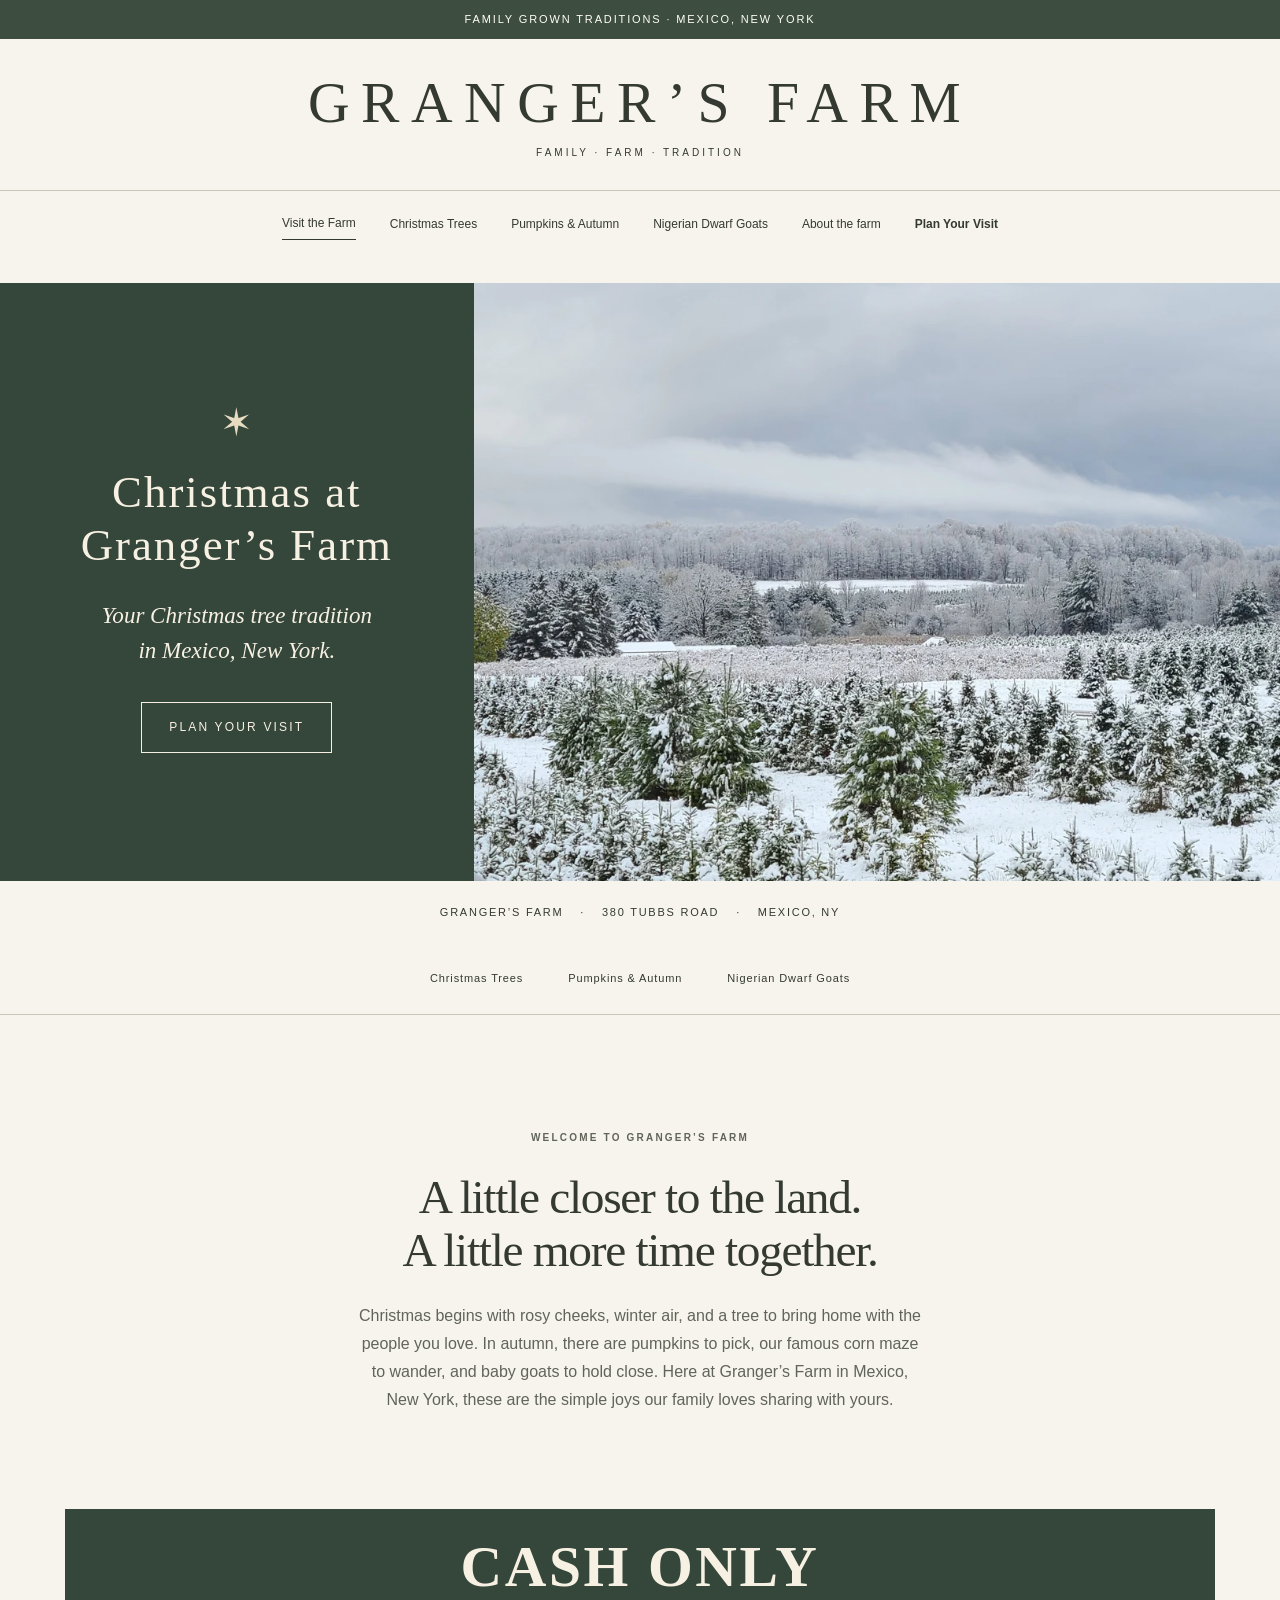
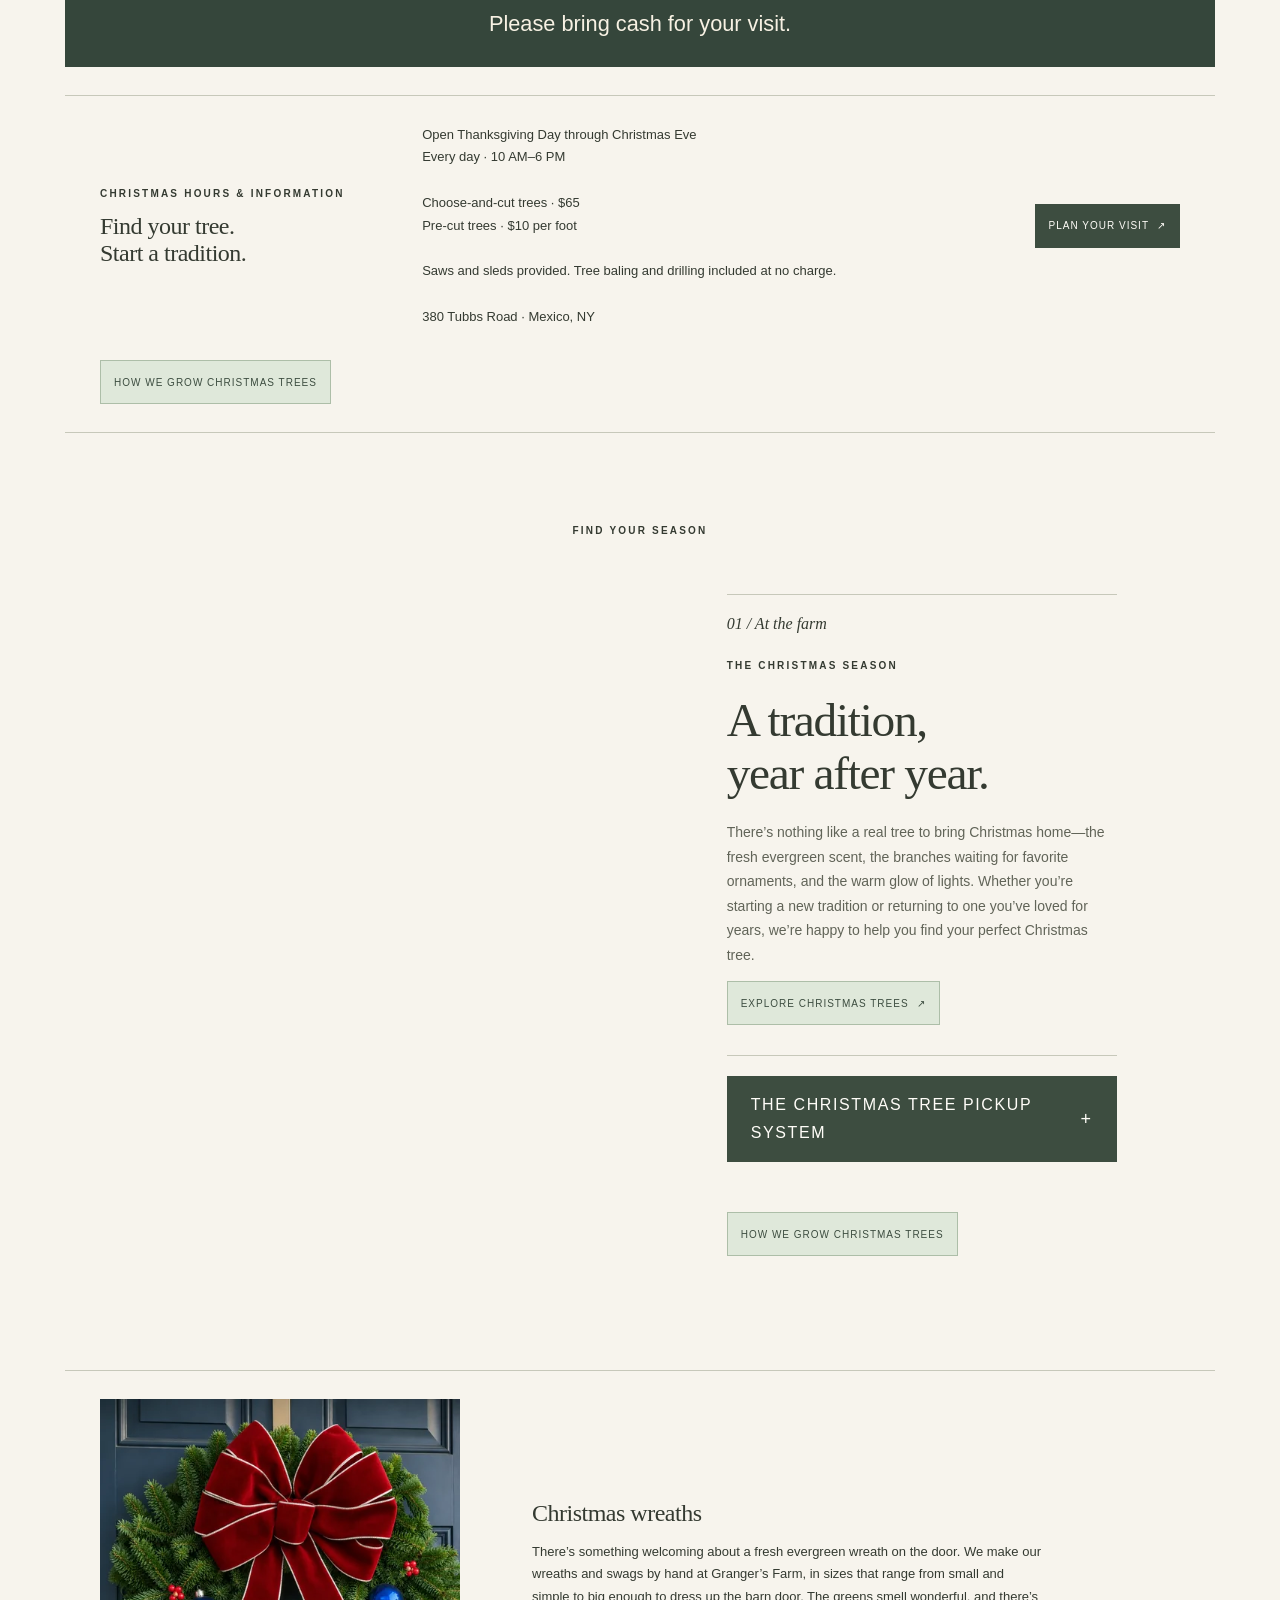
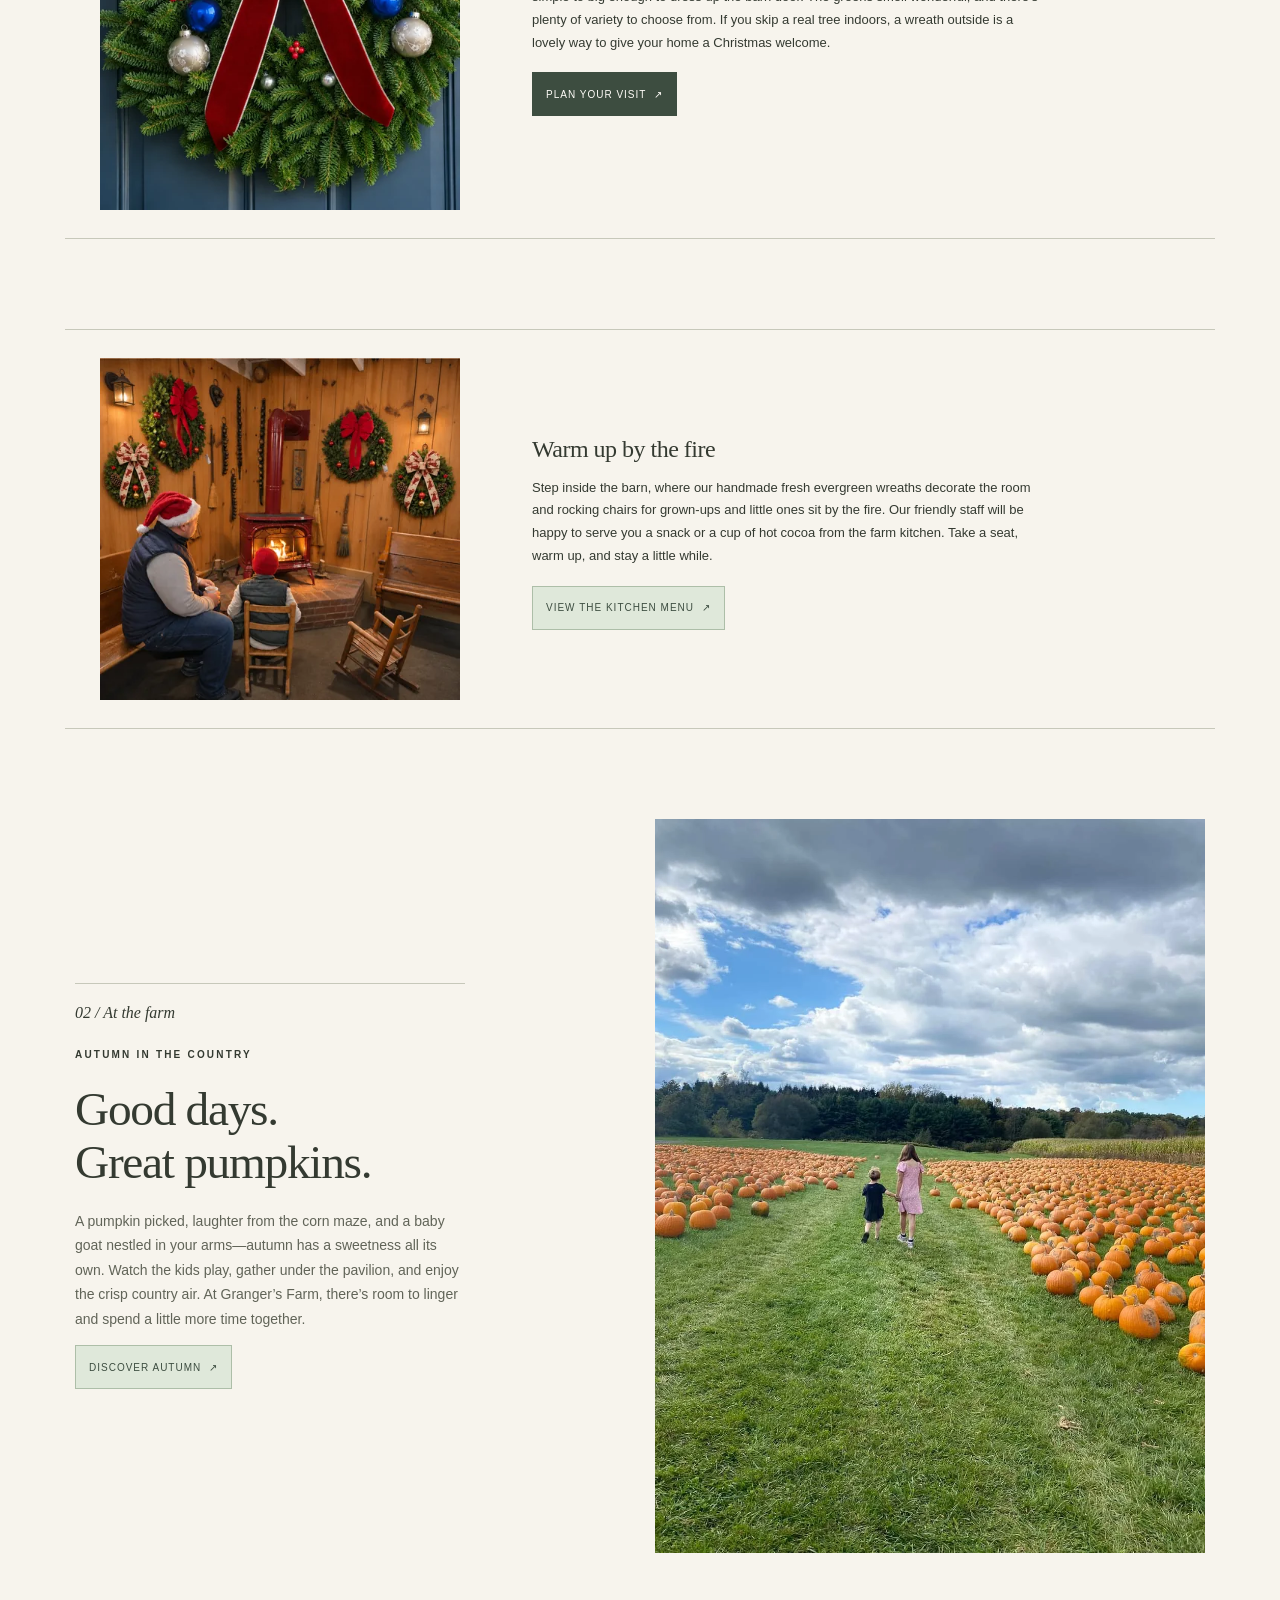
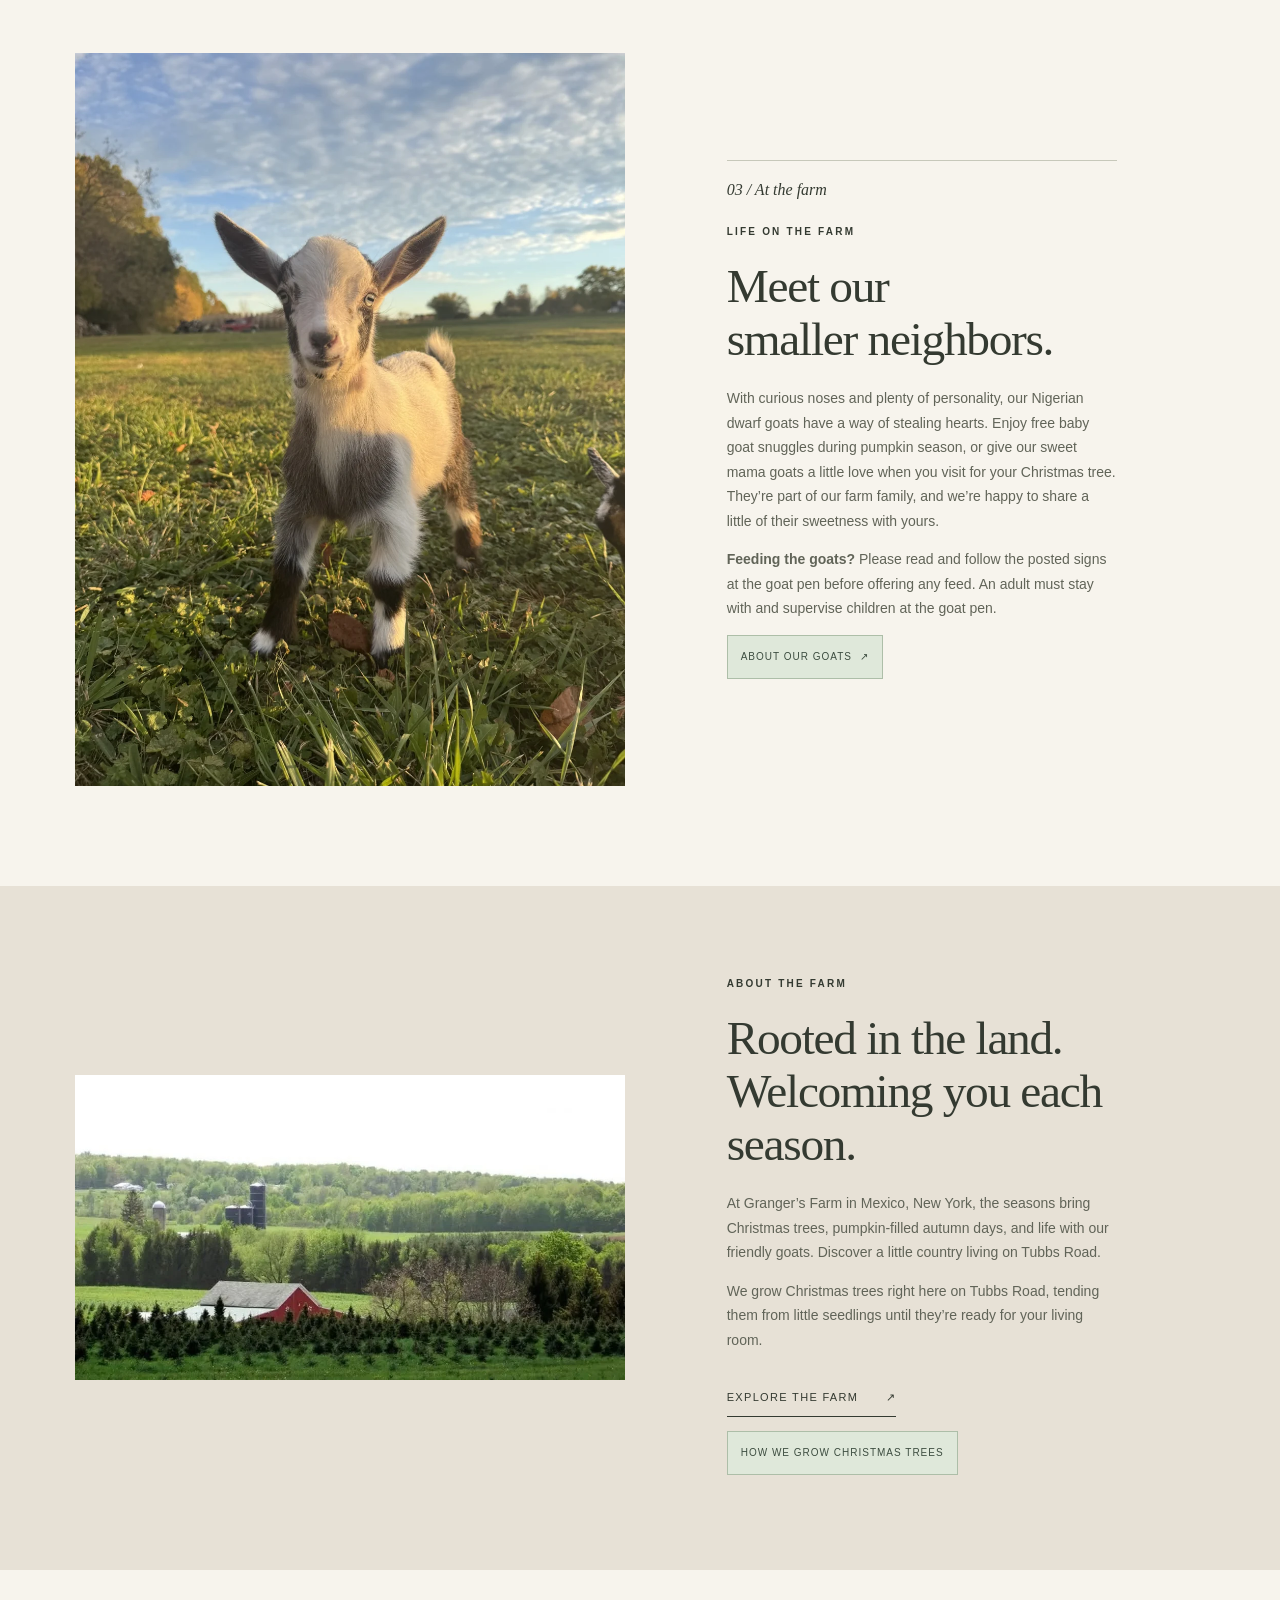
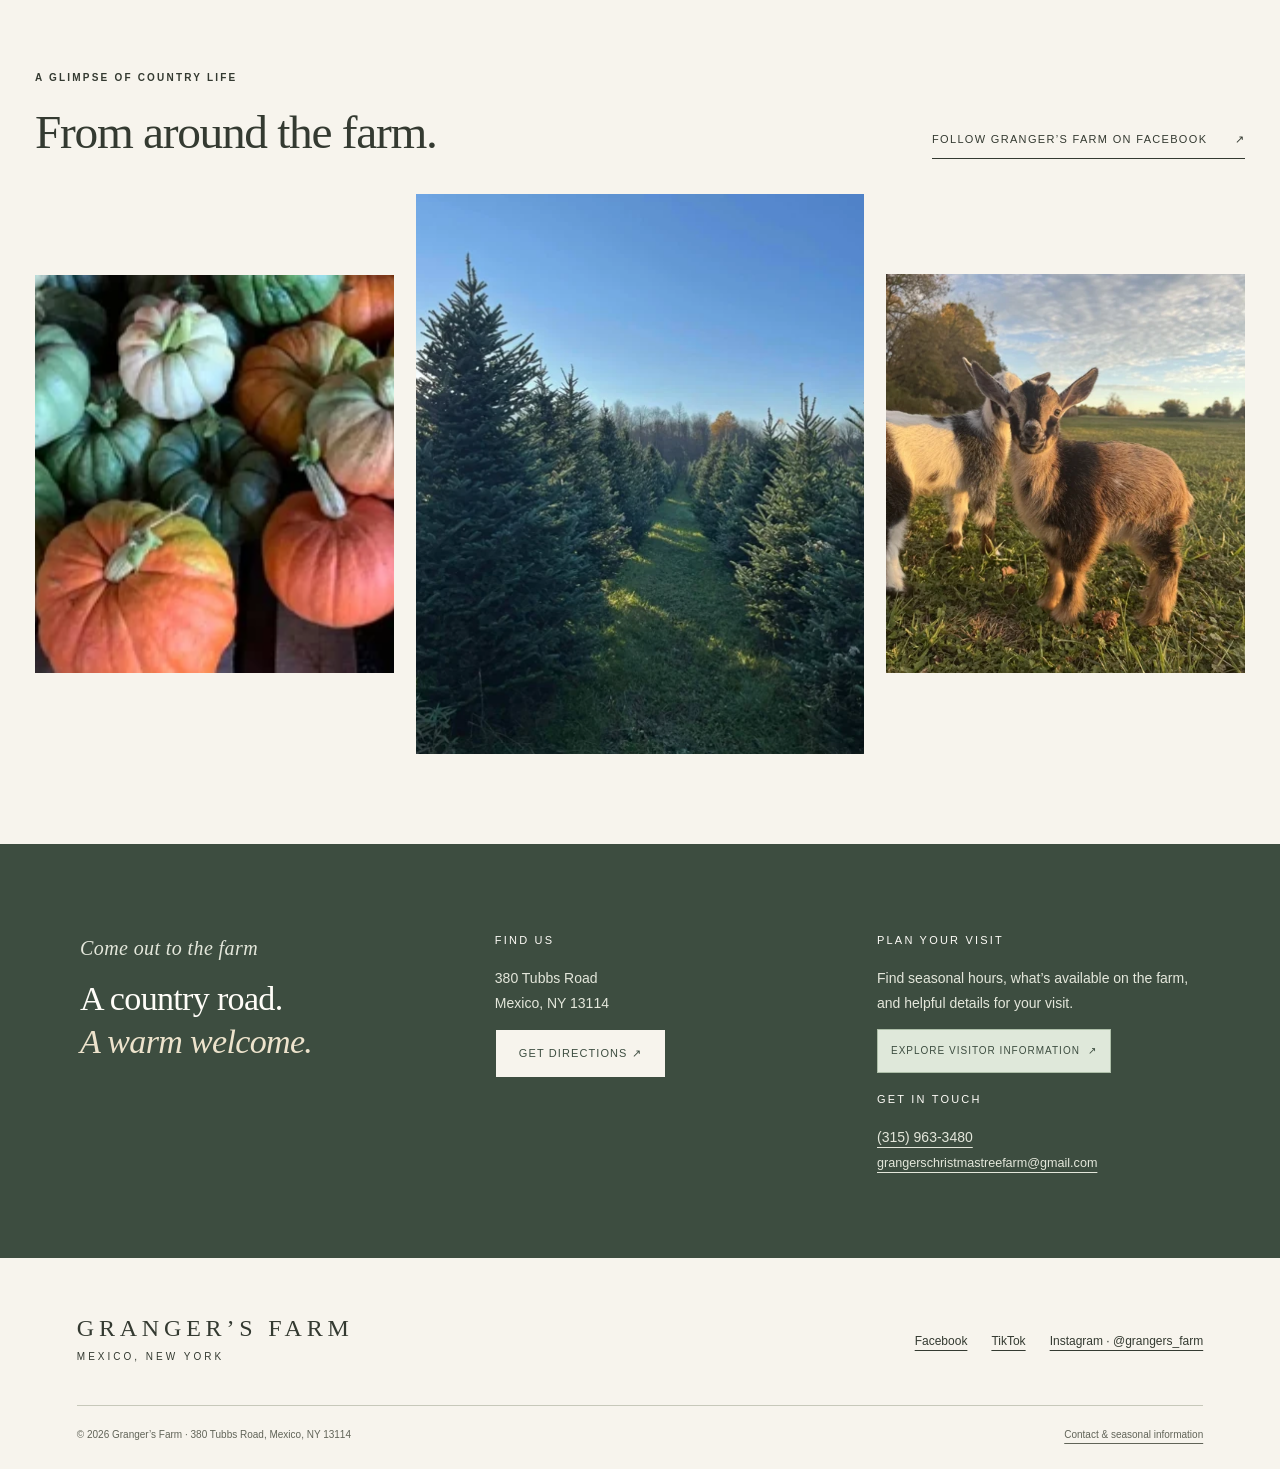
==== commit 1e016567: "Restore evergreen for the Plan Your Visit buttons" ====
--- a/index.html
+++ b/index.html
@@ -5,6 +5,9 @@
 .pickup-details .pickup-indicator{font-size:18px;line-height:1}
 .pickup-details:not([open]) .pickup-minus,.pickup-details[open] .pickup-plus{display:none}
 .pickup-details > .hours-box{margin:12px 0 0}
+</style><style>
+.button.button-compact.button-evergreen{background:var(--green);border-color:var(--green);color:var(--paper)}
+.button.button-compact.button-evergreen:hover{background:#28372e;color:#fff}
 </style></head><body><a class="skip" href="#main">Skip to content</a><div class="topline">Family grown traditions · Mexico, New York</div><header><div class="masthead"><a class="brand" href="/" aria-label="Granger’s Farm home">Granger’s Farm<small>Family · Farm · Tradition</small></a></div><div class="nav-wrap"><button class="menu-toggle" aria-controls="navigation" aria-expanded="true">Menu −</button><nav class="nav" id="navigation" aria-label="Main navigation"><a href="/" aria-current="page">Visit the Farm</a><a href="/christmas-trees/" >Christmas Trees</a><a href="/pumpkins-autumn/" >Pumpkins &amp; Autumn</a><a href="/nigerian-dwarf-goats/" >Nigerian Dwarf Goats</a><a href="/our-family-farm/" >About the farm</a><a href="/plan-your-visit/" >Plan Your Visit</a></nav></div></header><main id="main"><section class="winter-hero" aria-labelledby="winter-title"><div class="winter-copy"><span class="winter-star" aria-hidden="true">✶</span><h1 id="winter-title">Christmas at<br>Granger’s Farm</h1><p>Your Christmas tree tradition<br>in Mexico, New York.</p><a class="winter-button" href="/plan-your-visit/">Plan Your Visit</a></div><picture class="winter-photo"><img src="/assets/winter-farm-1600.webp" srcset="/assets/winter-farm-640.webp 640w, /assets/winter-farm-1024.webp 1024w, /assets/winter-farm-1600.webp 1600w, /assets/winter-farm-2048.webp 2048w" sizes="(max-width: 700px) 100vw, 63vw" width="2048" height="1536" fetchpriority="high" decoding="async" alt="Snow-covered Christmas tree rows at Granger’s Farm in Mexico, New York."></picture></section><div class="winter-address">Granger’s Farm <span aria-hidden="true">·</span> 380 Tubbs Road <span aria-hidden="true">·</span> Mexico, NY</div><nav class="quick-nav" aria-label="Explore the farm"><a href="#trees">Christmas Trees</a><a href="#pumpkins">Pumpkins &amp; Autumn</a><a href="#goats">Nigerian Dwarf Goats</a></nav><section class="welcome"><p class="eyebrow">Welcome to Granger’s Farm</p><h2>A little closer to the land.<br>A little more time together.</h2><p>Christmas begins with rosy cheeks, winter air, and a tree to bring home with the people you love. In autumn, there are pumpkins to pick, our famous corn maze to wander, and baby goats to hold close. Here at Granger’s Farm in Mexico, New York, these are the simple joys our family loves sharing with yours.</p></section><div class="cash-banner" role="note" aria-label="Payment information"><strong>CASH ONLY</strong><p>Please bring cash for your visit.</p></div><aside class="season-note" aria-label="Christmas hours and information"><div><span class="eyebrow">Christmas Hours &amp; Information</span><h2>Find your tree.<br>Start a tradition.</h2></div><p style="white-space:pre-line">Open Thanksgiving Day through Christmas Eve
 Every day · 10 AM–6 PM
 
@@ -13,7 +16,7 @@
 
 Saws and sleds provided. Tree baling and drilling included at no charge.
 
-380 Tubbs Road · Mexico, NY</p><a class="button button-compact" href="/plan-your-visit/">Plan Your Visit <span aria-hidden="true">↗</span></a><p><a class="button button-compact" href="/christmas-trees/#growing-christmas-trees">How we grow Christmas trees</a></p></aside><div class="section-heading"><p class="eyebrow">Find your season</p></div><section class="editorial " id="trees"><figure class="photo christmas-visit"><img src="/assets/christmas-tree-visit-1168.webp" srcset="/assets/christmas-tree-visit-480.webp 480w, /assets/christmas-tree-visit-1168.webp 1168w" sizes="(max-width:700px) calc(100vw - 50px), 50vw" width="1168" height="1347" loading="lazy" decoding="async" alt="Visitors walking through snowy Christmas tree rows with a tree on a sled."></figure><div class="copy"><span class="number">01 / At the farm</span><p class="eyebrow">The Christmas season</p><h2>A tradition,<br>year after year.</h2><p>There’s nothing like a real tree to bring Christmas home—the fresh evergreen scent, the branches waiting for favorite ornaments, and the warm glow of lights. Whether you’re starting a new tradition or returning to one you’ve loved for years, we’re happy to help you find your perfect Christmas tree.</p><a class="button button-compact" href="/christmas-trees/">Explore Christmas trees <span aria-hidden="true">↗</span></a>
+380 Tubbs Road · Mexico, NY</p><a class="button button-compact button-evergreen" href="/plan-your-visit/">Plan Your Visit <span aria-hidden="true">↗</span></a><p><a class="button button-compact" href="/christmas-trees/#growing-christmas-trees">How we grow Christmas trees</a></p></aside><div class="section-heading"><p class="eyebrow">Find your season</p></div><section class="editorial " id="trees"><figure class="photo christmas-visit"><img src="/assets/christmas-tree-visit-1168.webp" srcset="/assets/christmas-tree-visit-480.webp 480w, /assets/christmas-tree-visit-1168.webp 1168w" sizes="(max-width:700px) calc(100vw - 50px), 50vw" width="1168" height="1347" loading="lazy" decoding="async" alt="Visitors walking through snowy Christmas tree rows with a tree on a sled."></figure><div class="copy"><span class="number">01 / At the farm</span><p class="eyebrow">The Christmas season</p><h2>A tradition,<br>year after year.</h2><p>There’s nothing like a real tree to bring Christmas home—the fresh evergreen scent, the branches waiting for favorite ornaments, and the warm glow of lights. Whether you’re starting a new tradition or returning to one you’ve loved for years, we’re happy to help you find your perfect Christmas tree.</p><a class="button button-compact" href="/christmas-trees/">Explore Christmas trees <span aria-hidden="true">↗</span></a>
 <details class="pickup-details" id="christmas-tree-pickup">
 <summary class="button">The Christmas Tree Pickup System<span class="pickup-indicator" aria-hidden="true"><span class="pickup-plus">+</span><span class="pickup-minus">−</span></span></summary>
 <div class="hours-box">
@@ -26,4 +29,4 @@
 <p style="margin-bottom:0"><strong>Don’t lose your ticket.</strong> Take your time enjoying the farm. Your tree will be waiting in the pickup area, and we’ll need your stamped ticket when you come back for it.</p>
 </div>
 </details>
-<p><a class="button button-compact" href="/christmas-trees/#growing-christmas-trees">How we grow Christmas trees</a></p></div></section><section class="season-note" id="wreaths" aria-labelledby="wreaths-title"><figure class="wreath-photo"><img src="/assets/red-bow-wreath-960.webp" srcset="/assets/red-bow-wreath-480.webp 480w, /assets/red-bow-wreath-960.webp 960w" sizes="(max-width: 700px) calc(100vw - 50px), 360px" width="960" height="1093" loading="lazy" decoding="async" alt="Evergreen Christmas wreath with a red velvet bow and blue and silver ornaments on a dark blue door."></figure><div class="wreath-copy"><h2 id="wreaths-title">Christmas wreaths</h2><p>There’s something welcoming about a fresh evergreen wreath on the door. We make our wreaths and swags by hand at Granger’s Farm, in sizes that range from small and simple to big enough to dress up the barn door. The greens smell wonderful, and there’s plenty of variety to choose from. If you skip a real tree indoors, a wreath outside is a lovely way to give your home a Christmas welcome.</p><a class="button button-compact" href="/plan-your-visit/">Plan Your Visit <span aria-hidden="true">↗</span></a></div></section><section class="season-note" id="farm-kitchen" aria-labelledby="farm-kitchen-title"><figure class="season-note-photo"><img src="/assets/farm-kitchen-wreaths-960.webp" srcset="/assets/farm-kitchen-wreaths-480.webp 480w, /assets/farm-kitchen-wreaths-960.webp 960w" sizes="(max-width: 700px) calc(100vw - 50px), 360px" width="960" height="914" loading="lazy" decoding="async" alt="Two visitors warming up by a glowing red stove beneath four Christmas wreaths in the farm barn."></figure><div class="season-note-copy"><h2 id="farm-kitchen-title">Warm up by the fire</h2><p>Step inside the barn, where our handmade fresh evergreen wreaths decorate the room and rocking chairs for grown-ups and little ones sit by the fire. Our friendly staff will be happy to serve you a snack or a cup of hot cocoa from the farm kitchen. Take a seat, warm up, and stay a little while.</p><a class="button button-compact" href="/plan-your-visit/#kitchen-menu">View the Kitchen Menu <span aria-hidden="true">↗</span></a></div></section><section class="editorial reverse" id="pumpkins"><figure class="photo autumn-single"><img src="/assets/autumn-patch-1080.webp" srcset="/assets/autumn-patch-480.webp 480w, /assets/autumn-patch-1080.webp 1080w" sizes="(max-width:700px) calc(100vw - 50px), 50vw" width="1080" height="1440" loading="lazy" decoding="async" alt="Two children walking through rows of pumpkins at Granger’s Farm."></figure><div class="copy"><span class="number">02 / At the farm</span><p class="eyebrow">Autumn in the country</p><h2>Good days.<br>Great pumpkins.</h2><p>A pumpkin picked, laughter from the corn maze, and a baby goat nestled in your arms—autumn has a sweetness all its own. Watch the kids play, gather under the pavilion, and enjoy the crisp country air. At Granger’s Farm, there’s room to linger and spend a little more time together.</p><a class="button button-compact" href="/pumpkins-autumn/">Discover autumn <span aria-hidden="true">↗</span></a></div></section><section class="editorial " id="goats"><figure class="photo goat-portrait"><img src="/assets/goat-kid-1080.webp" srcset="/assets/goat-kid-480.webp 480w, /assets/goat-kid-1080.webp 1080w" sizes="(max-width:700px) calc(100vw - 50px), 50vw" width="1536" height="2048" loading="lazy" decoding="async" alt="A Nigerian dwarf goat kid standing in the grass at Granger’s Farm in warm evening light."></figure><div class="copy"><span class="number">03 / At the farm</span><p class="eyebrow">Life on the farm</p><h2>Meet our<br>smaller neighbors.</h2><p>With curious noses and plenty of personality, our Nigerian dwarf goats have a way of stealing hearts. Enjoy free baby goat snuggles during pumpkin season, or give our sweet mama goats a little love when you visit for your Christmas tree. They’re part of our farm family, and we’re happy to share a little of their sweetness with yours.</p><p><strong>Feeding the goats?</strong> Please read and follow the posted signs at the goat pen before offering any feed. An adult must stay with and supervise children at the goat pen.</p><a class="button button-compact" href="/nigerian-dwarf-goats/">About our goats <span aria-hidden="true">↗</span></a></div></section><section class="family-band"><div class="editorial"><figure class="photo about-landscape"><img src="/assets/farm-landscape-1080.webp" srcset="/assets/farm-landscape-480.webp 480w, /assets/farm-landscape-1080.webp 1080w" sizes="(max-width:700px) calc(100vw - 50px), 50vw" width="1080" height="806" loading="lazy" decoding="async" alt="Granger’s Farm landscape with a red barn, Christmas tree rows, fields and wooded hills in Mexico, New York."></figure><div class="copy"><p class="eyebrow">About the Farm</p><h2>Rooted in the land.<br>Welcoming you each season.</h2><p>At Granger’s Farm in Mexico, New York, the seasons bring Christmas trees, pumpkin-filled autumn days, and life with our friendly goats. Discover a little country living on Tubbs Road.</p><p>We grow Christmas trees right here on Tubbs Road, tending them from little seedlings until they’re ready for your living room.</p><a class="text-link" href="/our-family-farm/">Explore the Farm <span aria-hidden="true">↗</span></a><p><a class="button button-compact" href="/our-family-farm/#growing-christmas-trees">How we grow Christmas trees</a></p></div></div></section><section class="gallery"><div class="gallery-header"><div><p class="eyebrow">A glimpse of country life</p><h2>From around the farm.</h2></div><a class="text-link" href="https://www.facebook.com/GrangersChristmasTreeFarm/">Follow Granger’s Farm on Facebook <span aria-hidden="true">↗</span></a></div><div class="gallery-grid"><figure class="photo detail"><img src="/assets/gallery-pumpkins-1078.webp" srcset="/assets/gallery-pumpkins-480.webp 480w, /assets/gallery-pumpkins-1078.webp 1078w" sizes="(max-width:700px) calc(100vw - 50px), 34vw" width="1078" height="446" loading="lazy" decoding="async" style="position:absolute;inset:0;width:100%;height:100%;object-fit:cover" alt="Orange, cream and sage-green pumpkins displayed at Granger’s Farm."></figure><figure class="photo trees"><img src="/assets/gallery-tree-rows-1078.webp" srcset="/assets/gallery-tree-rows-480.webp 480w, /assets/gallery-tree-rows-1078.webp 1078w" sizes="(max-width:700px) calc(100vw - 50px), 34vw" width="1078" height="1264" loading="lazy" decoding="async" style="position:absolute;inset:0;width:100%;height:100%;object-fit:cover" alt="A grassy path between Christmas tree rows at Granger’s Farm in Mexico, New York."></figure><figure class="photo goats"><img src="/assets/gallery-goats-1080.webp" srcset="/assets/gallery-goats-480.webp 480w, /assets/gallery-goats-1080.webp 1080w" sizes="(max-width:700px) calc(100vw - 50px), 34vw" width="1536" height="2048" loading="lazy" decoding="async" style="position:absolute;inset:0;width:100%;height:100%;object-fit:cover;object-position:50% 62%" alt="Two Nigerian dwarf goat kids in the grass at Granger’s Farm in warm evening light."></figure></div></section><section class="visit-band"><div class="visit-inner"><div><p class="eyebrow">Come out to the farm</p><h2><span>A country road.</span><span><em>A warm welcome.</em></span></h2></div><div><h3>Find us</h3><p>380 Tubbs Road<br>Mexico, NY 13114</p><a class="button" href="https://www.google.com/maps/dir/?api=1&destination=380%20Tubbs%20Road%2C%20Mexico%2C%20NY%2013114">Get directions ↗</a></div><div><h3>Plan Your Visit</h3><p>Find seasonal hours, what’s available on the farm, and helpful details for your visit.</p><a class="button button-compact" href="/plan-your-visit/">Explore visitor information <span aria-hidden="true">↗</span></a><h3>Get in touch</h3><p><a href="tel:+13159633480">(315) 963-3480</a><br><a href="mailto:grangerschristmastreefarm@gmail.com" style="overflow-wrap:anywhere">grangerschristmastreefarm@gmail.com</a></p></div></div></section></main><footer><div class="footer-top"><a class="brand" href="/">Granger’s Farm<small>Mexico, New York</small></a><nav class="social" aria-label="Social media"><a href="https://www.facebook.com/GrangersChristmasTreeFarm/">Facebook</a><a href="https://www.tiktok.com/@grangersfarm">TikTok</a><a href="https://www.instagram.com/grangers_farm/">Instagram · @grangers_farm</a></nav></div><div class="footer-bottom"><span>© 2026 Granger’s Farm · 380 Tubbs Road, Mexico, NY 13114</span><a href="/plan-your-visit/">Contact &amp; seasonal information</a></div></footer><div class="mobile-contact" aria-label="Quick contact"><a href="tel:+13159633480">Call the farm</a><a href="https://www.google.com/maps/dir/?api=1&destination=380%20Tubbs%20Road%2C%20Mexico%2C%20NY%2013114">Directions ↗</a></div></body></html>+<p><a class="button button-compact" href="/christmas-trees/#growing-christmas-trees">How we grow Christmas trees</a></p></div></section><section class="season-note" id="wreaths" aria-labelledby="wreaths-title"><figure class="wreath-photo"><img src="/assets/red-bow-wreath-960.webp" srcset="/assets/red-bow-wreath-480.webp 480w, /assets/red-bow-wreath-960.webp 960w" sizes="(max-width: 700px) calc(100vw - 50px), 360px" width="960" height="1093" loading="lazy" decoding="async" alt="Evergreen Christmas wreath with a red velvet bow and blue and silver ornaments on a dark blue door."></figure><div class="wreath-copy"><h2 id="wreaths-title">Christmas wreaths</h2><p>There’s something welcoming about a fresh evergreen wreath on the door. We make our wreaths and swags by hand at Granger’s Farm, in sizes that range from small and simple to big enough to dress up the barn door. The greens smell wonderful, and there’s plenty of variety to choose from. If you skip a real tree indoors, a wreath outside is a lovely way to give your home a Christmas welcome.</p><a class="button button-compact button-evergreen" href="/plan-your-visit/">Plan Your Visit <span aria-hidden="true">↗</span></a></div></section><section class="season-note" id="farm-kitchen" aria-labelledby="farm-kitchen-title"><figure class="season-note-photo"><img src="/assets/farm-kitchen-wreaths-960.webp" srcset="/assets/farm-kitchen-wreaths-480.webp 480w, /assets/farm-kitchen-wreaths-960.webp 960w" sizes="(max-width: 700px) calc(100vw - 50px), 360px" width="960" height="914" loading="lazy" decoding="async" alt="Two visitors warming up by a glowing red stove beneath four Christmas wreaths in the farm barn."></figure><div class="season-note-copy"><h2 id="farm-kitchen-title">Warm up by the fire</h2><p>Step inside the barn, where our handmade fresh evergreen wreaths decorate the room and rocking chairs for grown-ups and little ones sit by the fire. Our friendly staff will be happy to serve you a snack or a cup of hot cocoa from the farm kitchen. Take a seat, warm up, and stay a little while.</p><a class="button button-compact" href="/plan-your-visit/#kitchen-menu">View the Kitchen Menu <span aria-hidden="true">↗</span></a></div></section><section class="editorial reverse" id="pumpkins"><figure class="photo autumn-single"><img src="/assets/autumn-patch-1080.webp" srcset="/assets/autumn-patch-480.webp 480w, /assets/autumn-patch-1080.webp 1080w" sizes="(max-width:700px) calc(100vw - 50px), 50vw" width="1080" height="1440" loading="lazy" decoding="async" alt="Two children walking through rows of pumpkins at Granger’s Farm."></figure><div class="copy"><span class="number">02 / At the farm</span><p class="eyebrow">Autumn in the country</p><h2>Good days.<br>Great pumpkins.</h2><p>A pumpkin picked, laughter from the corn maze, and a baby goat nestled in your arms—autumn has a sweetness all its own. Watch the kids play, gather under the pavilion, and enjoy the crisp country air. At Granger’s Farm, there’s room to linger and spend a little more time together.</p><a class="button button-compact" href="/pumpkins-autumn/">Discover autumn <span aria-hidden="true">↗</span></a></div></section><section class="editorial " id="goats"><figure class="photo goat-portrait"><img src="/assets/goat-kid-1080.webp" srcset="/assets/goat-kid-480.webp 480w, /assets/goat-kid-1080.webp 1080w" sizes="(max-width:700px) calc(100vw - 50px), 50vw" width="1536" height="2048" loading="lazy" decoding="async" alt="A Nigerian dwarf goat kid standing in the grass at Granger’s Farm in warm evening light."></figure><div class="copy"><span class="number">03 / At the farm</span><p class="eyebrow">Life on the farm</p><h2>Meet our<br>smaller neighbors.</h2><p>With curious noses and plenty of personality, our Nigerian dwarf goats have a way of stealing hearts. Enjoy free baby goat snuggles during pumpkin season, or give our sweet mama goats a little love when you visit for your Christmas tree. They’re part of our farm family, and we’re happy to share a little of their sweetness with yours.</p><p><strong>Feeding the goats?</strong> Please read and follow the posted signs at the goat pen before offering any feed. An adult must stay with and supervise children at the goat pen.</p><a class="button button-compact" href="/nigerian-dwarf-goats/">About our goats <span aria-hidden="true">↗</span></a></div></section><section class="family-band"><div class="editorial"><figure class="photo about-landscape"><img src="/assets/farm-landscape-1080.webp" srcset="/assets/farm-landscape-480.webp 480w, /assets/farm-landscape-1080.webp 1080w" sizes="(max-width:700px) calc(100vw - 50px), 50vw" width="1080" height="806" loading="lazy" decoding="async" alt="Granger’s Farm landscape with a red barn, Christmas tree rows, fields and wooded hills in Mexico, New York."></figure><div class="copy"><p class="eyebrow">About the Farm</p><h2>Rooted in the land.<br>Welcoming you each season.</h2><p>At Granger’s Farm in Mexico, New York, the seasons bring Christmas trees, pumpkin-filled autumn days, and life with our friendly goats. Discover a little country living on Tubbs Road.</p><p>We grow Christmas trees right here on Tubbs Road, tending them from little seedlings until they’re ready for your living room.</p><a class="text-link" href="/our-family-farm/">Explore the Farm <span aria-hidden="true">↗</span></a><p><a class="button button-compact" href="/our-family-farm/#growing-christmas-trees">How we grow Christmas trees</a></p></div></div></section><section class="gallery"><div class="gallery-header"><div><p class="eyebrow">A glimpse of country life</p><h2>From around the farm.</h2></div><a class="text-link" href="https://www.facebook.com/GrangersChristmasTreeFarm/">Follow Granger’s Farm on Facebook <span aria-hidden="true">↗</span></a></div><div class="gallery-grid"><figure class="photo detail"><img src="/assets/gallery-pumpkins-1078.webp" srcset="/assets/gallery-pumpkins-480.webp 480w, /assets/gallery-pumpkins-1078.webp 1078w" sizes="(max-width:700px) calc(100vw - 50px), 34vw" width="1078" height="446" loading="lazy" decoding="async" style="position:absolute;inset:0;width:100%;height:100%;object-fit:cover" alt="Orange, cream and sage-green pumpkins displayed at Granger’s Farm."></figure><figure class="photo trees"><img src="/assets/gallery-tree-rows-1078.webp" srcset="/assets/gallery-tree-rows-480.webp 480w, /assets/gallery-tree-rows-1078.webp 1078w" sizes="(max-width:700px) calc(100vw - 50px), 34vw" width="1078" height="1264" loading="lazy" decoding="async" style="position:absolute;inset:0;width:100%;height:100%;object-fit:cover" alt="A grassy path between Christmas tree rows at Granger’s Farm in Mexico, New York."></figure><figure class="photo goats"><img src="/assets/gallery-goats-1080.webp" srcset="/assets/gallery-goats-480.webp 480w, /assets/gallery-goats-1080.webp 1080w" sizes="(max-width:700px) calc(100vw - 50px), 34vw" width="1536" height="2048" loading="lazy" decoding="async" style="position:absolute;inset:0;width:100%;height:100%;object-fit:cover;object-position:50% 62%" alt="Two Nigerian dwarf goat kids in the grass at Granger’s Farm in warm evening light."></figure></div></section><section class="visit-band"><div class="visit-inner"><div><p class="eyebrow">Come out to the farm</p><h2><span>A country road.</span><span><em>A warm welcome.</em></span></h2></div><div><h3>Find us</h3><p>380 Tubbs Road<br>Mexico, NY 13114</p><a class="button" href="https://www.google.com/maps/dir/?api=1&destination=380%20Tubbs%20Road%2C%20Mexico%2C%20NY%2013114">Get directions ↗</a></div><div><h3>Plan Your Visit</h3><p>Find seasonal hours, what’s available on the farm, and helpful details for your visit.</p><a class="button button-compact" href="/plan-your-visit/">Explore visitor information <span aria-hidden="true">↗</span></a><h3>Get in touch</h3><p><a href="tel:+13159633480">(315) 963-3480</a><br><a href="mailto:grangerschristmastreefarm@gmail.com" style="overflow-wrap:anywhere">grangerschristmastreefarm@gmail.com</a></p></div></div></section></main><footer><div class="footer-top"><a class="brand" href="/">Granger’s Farm<small>Mexico, New York</small></a><nav class="social" aria-label="Social media"><a href="https://www.facebook.com/GrangersChristmasTreeFarm/">Facebook</a><a href="https://www.tiktok.com/@grangersfarm">TikTok</a><a href="https://www.instagram.com/grangers_farm/">Instagram · @grangers_farm</a></nav></div><div class="footer-bottom"><span>© 2026 Granger’s Farm · 380 Tubbs Road, Mexico, NY 13114</span><a href="/plan-your-visit/">Contact &amp; seasonal information</a></div></footer><div class="mobile-contact" aria-label="Quick contact"><a href="tel:+13159633480">Call the farm</a><a href="https://www.google.com/maps/dir/?api=1&destination=380%20Tubbs%20Road%2C%20Mexico%2C%20NY%2013114">Directions ↗</a></div></body></html>
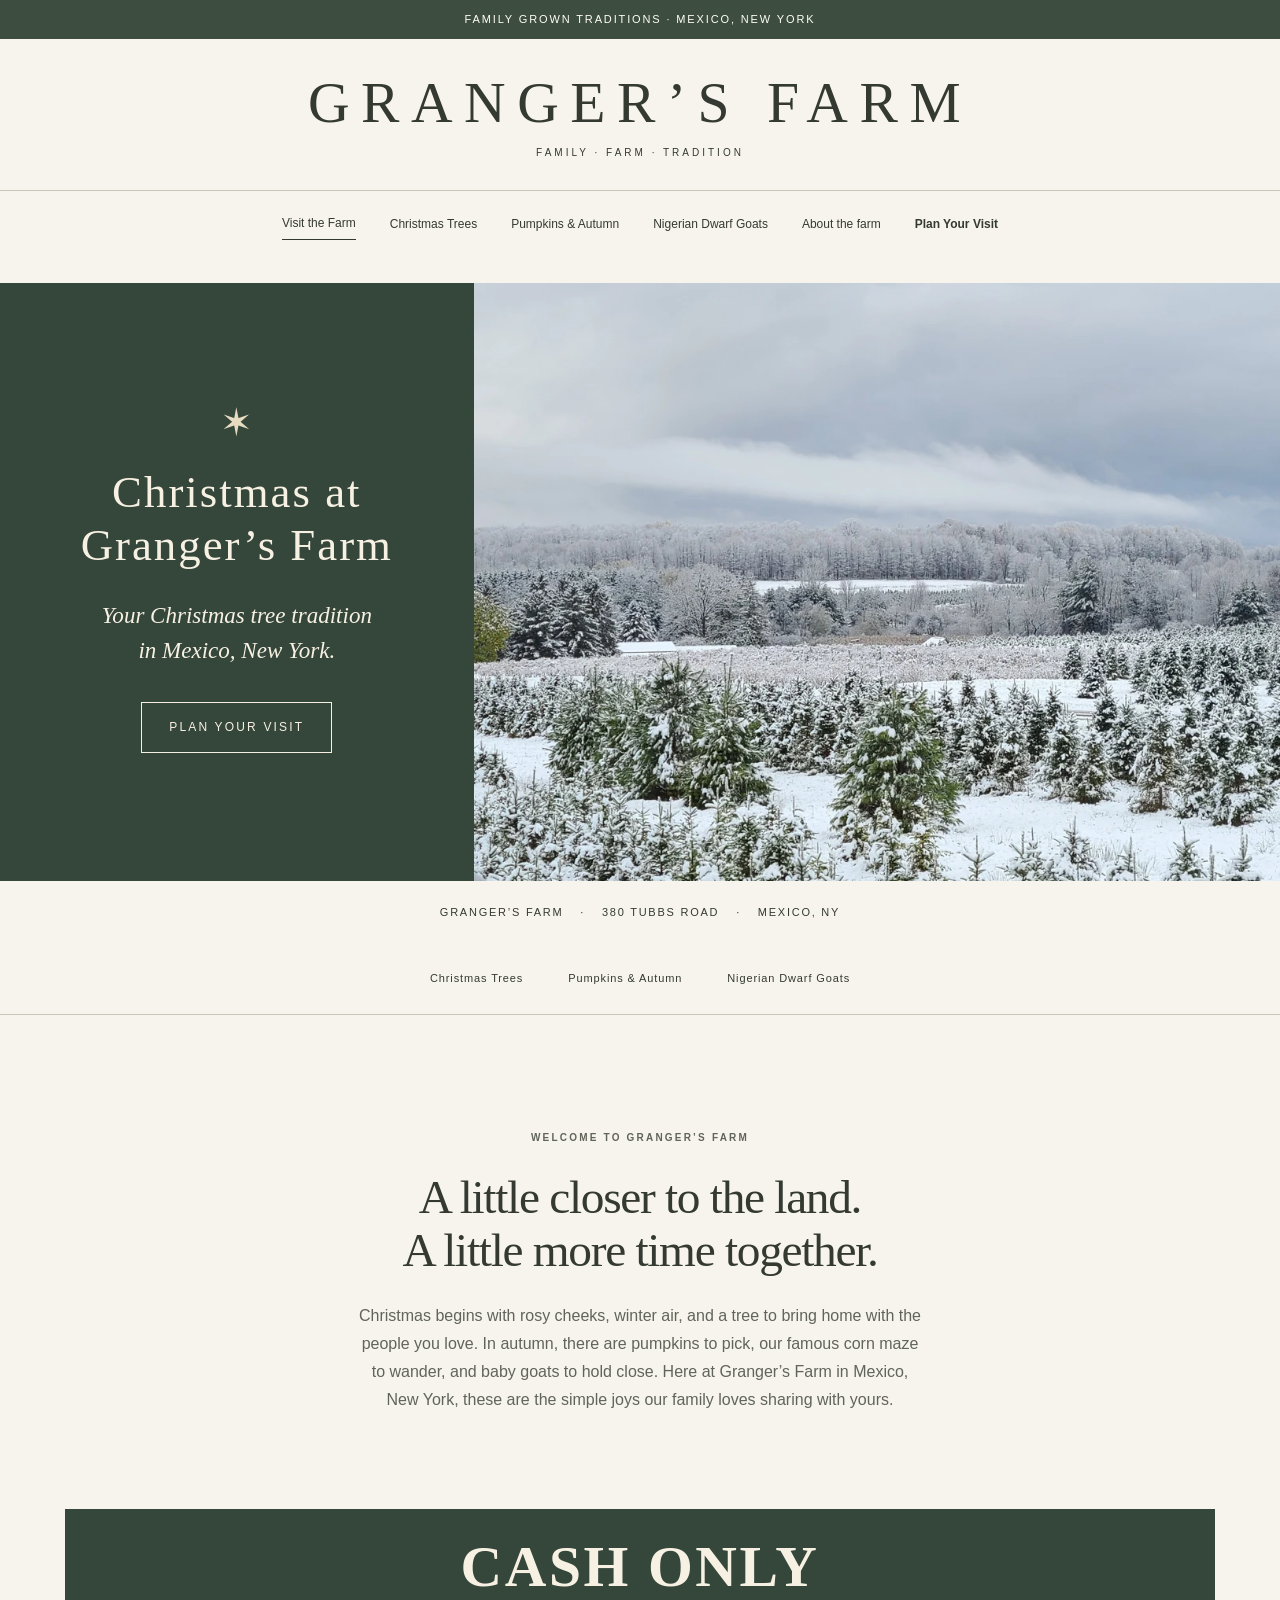
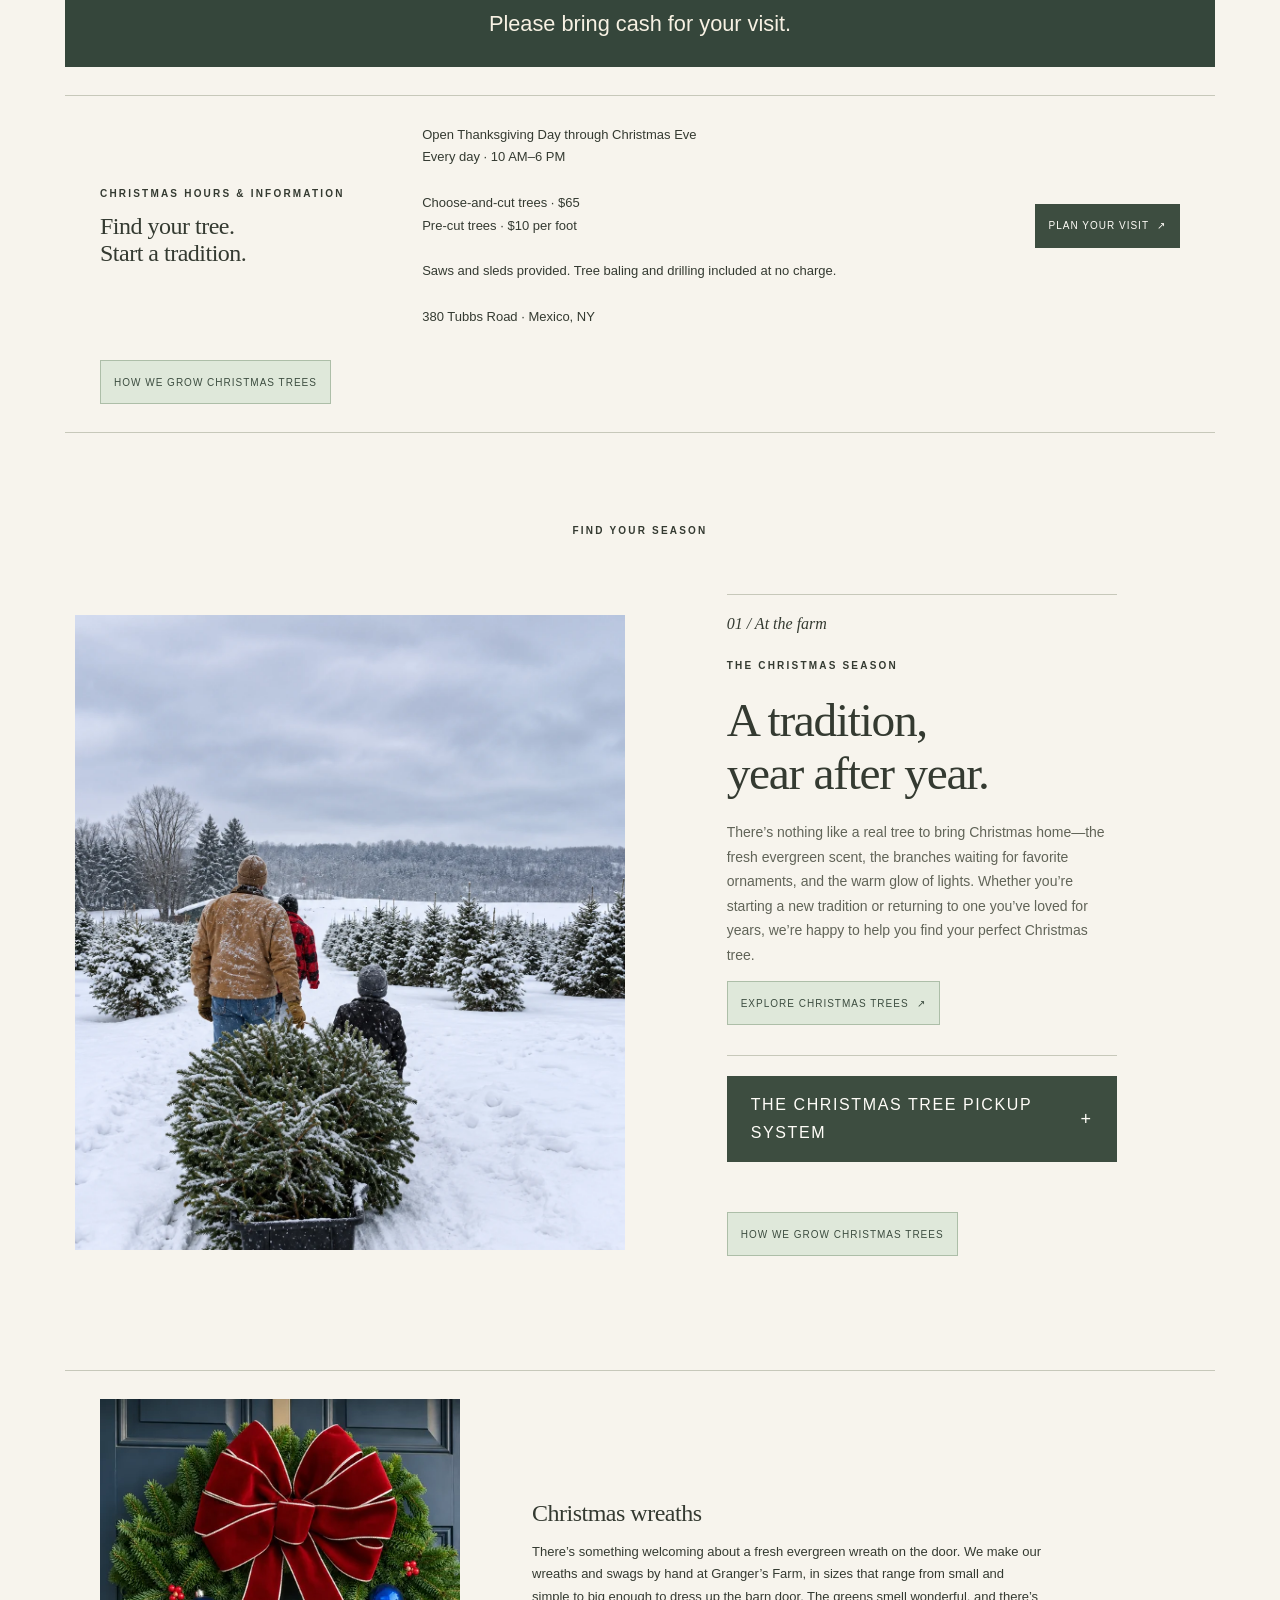
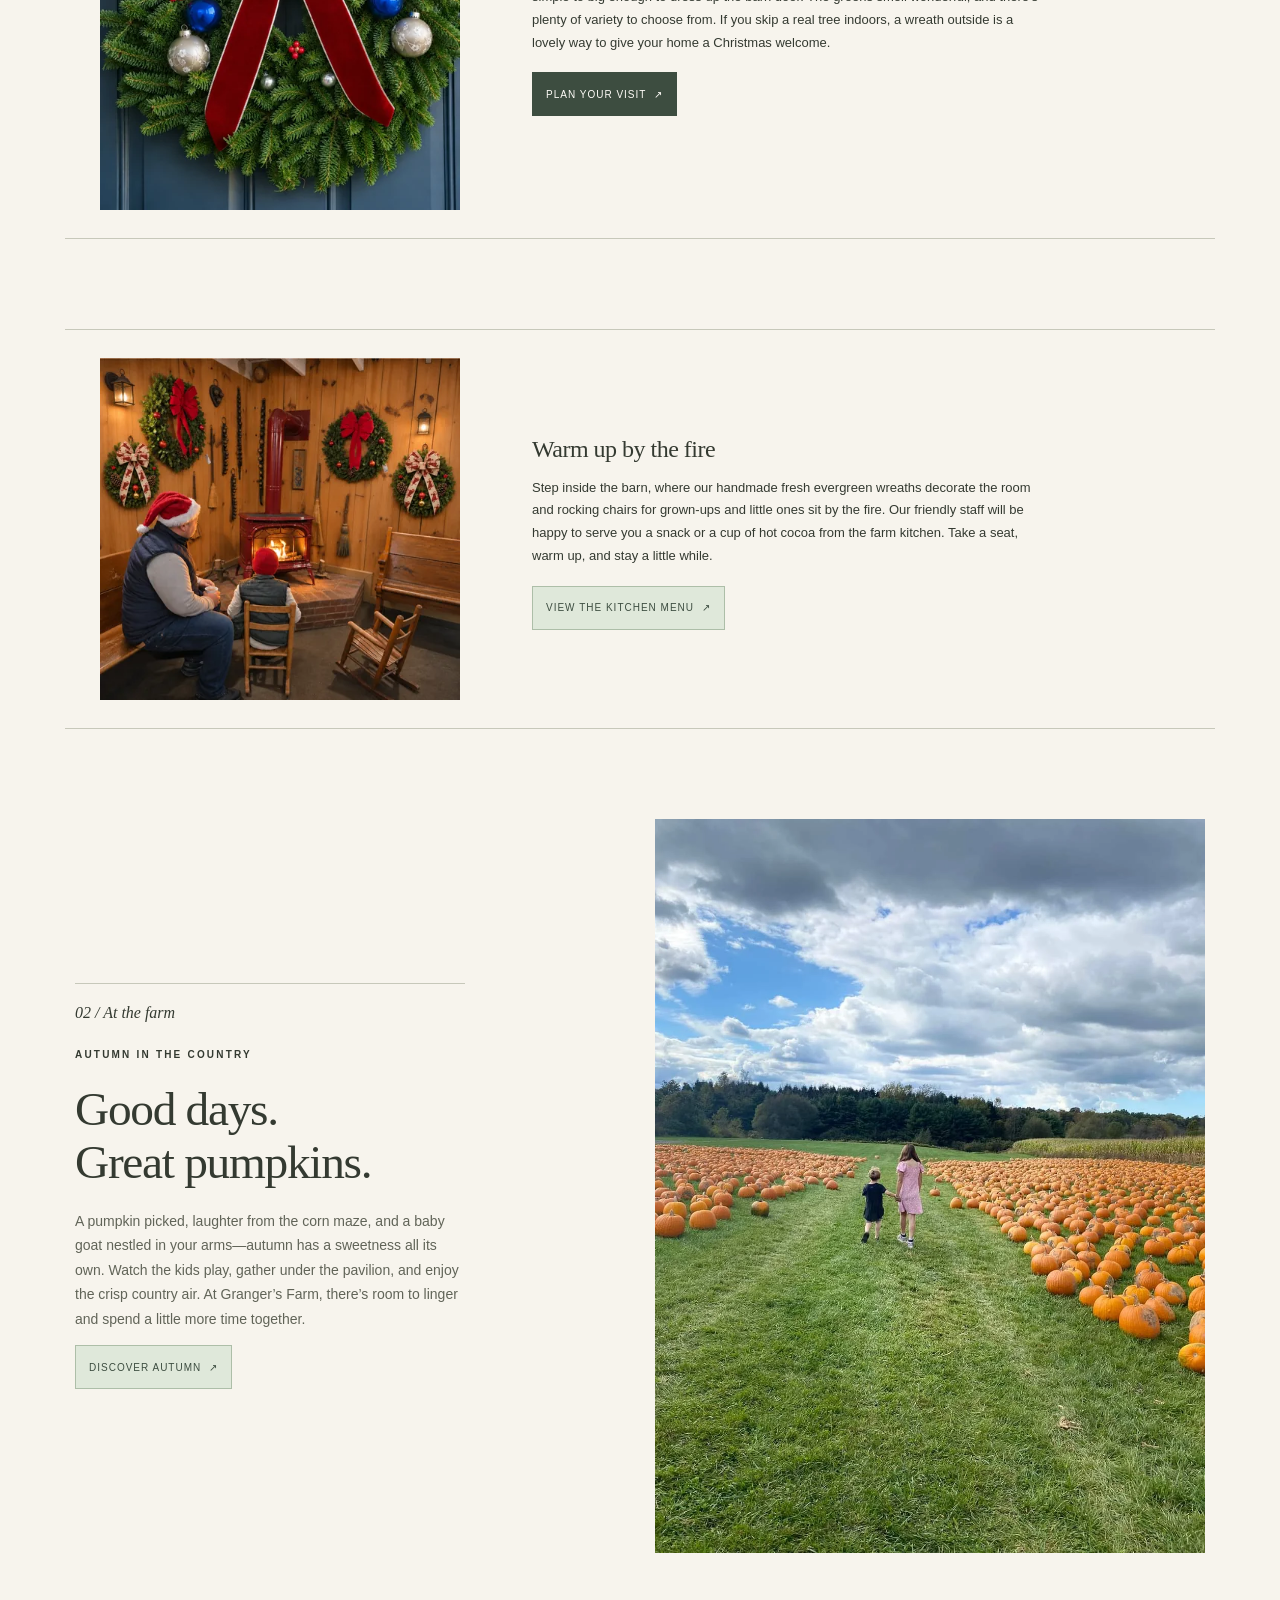
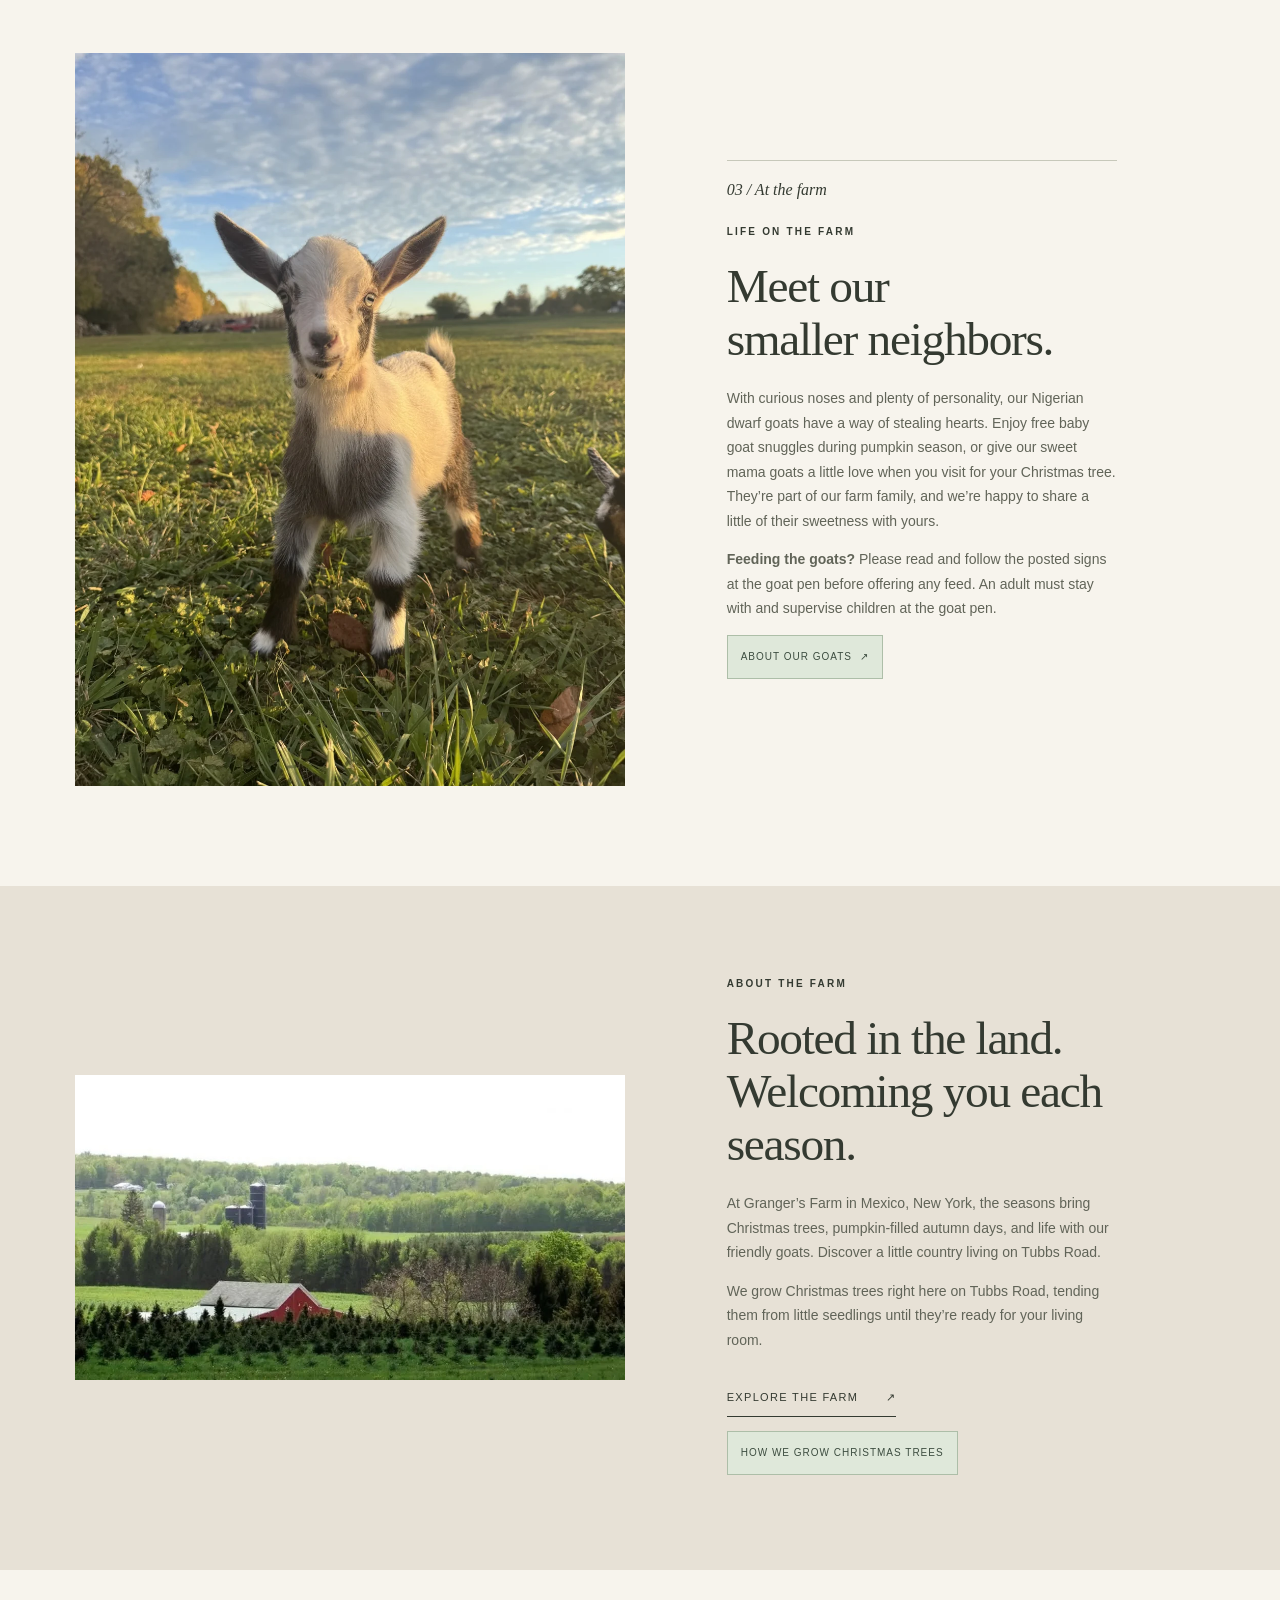
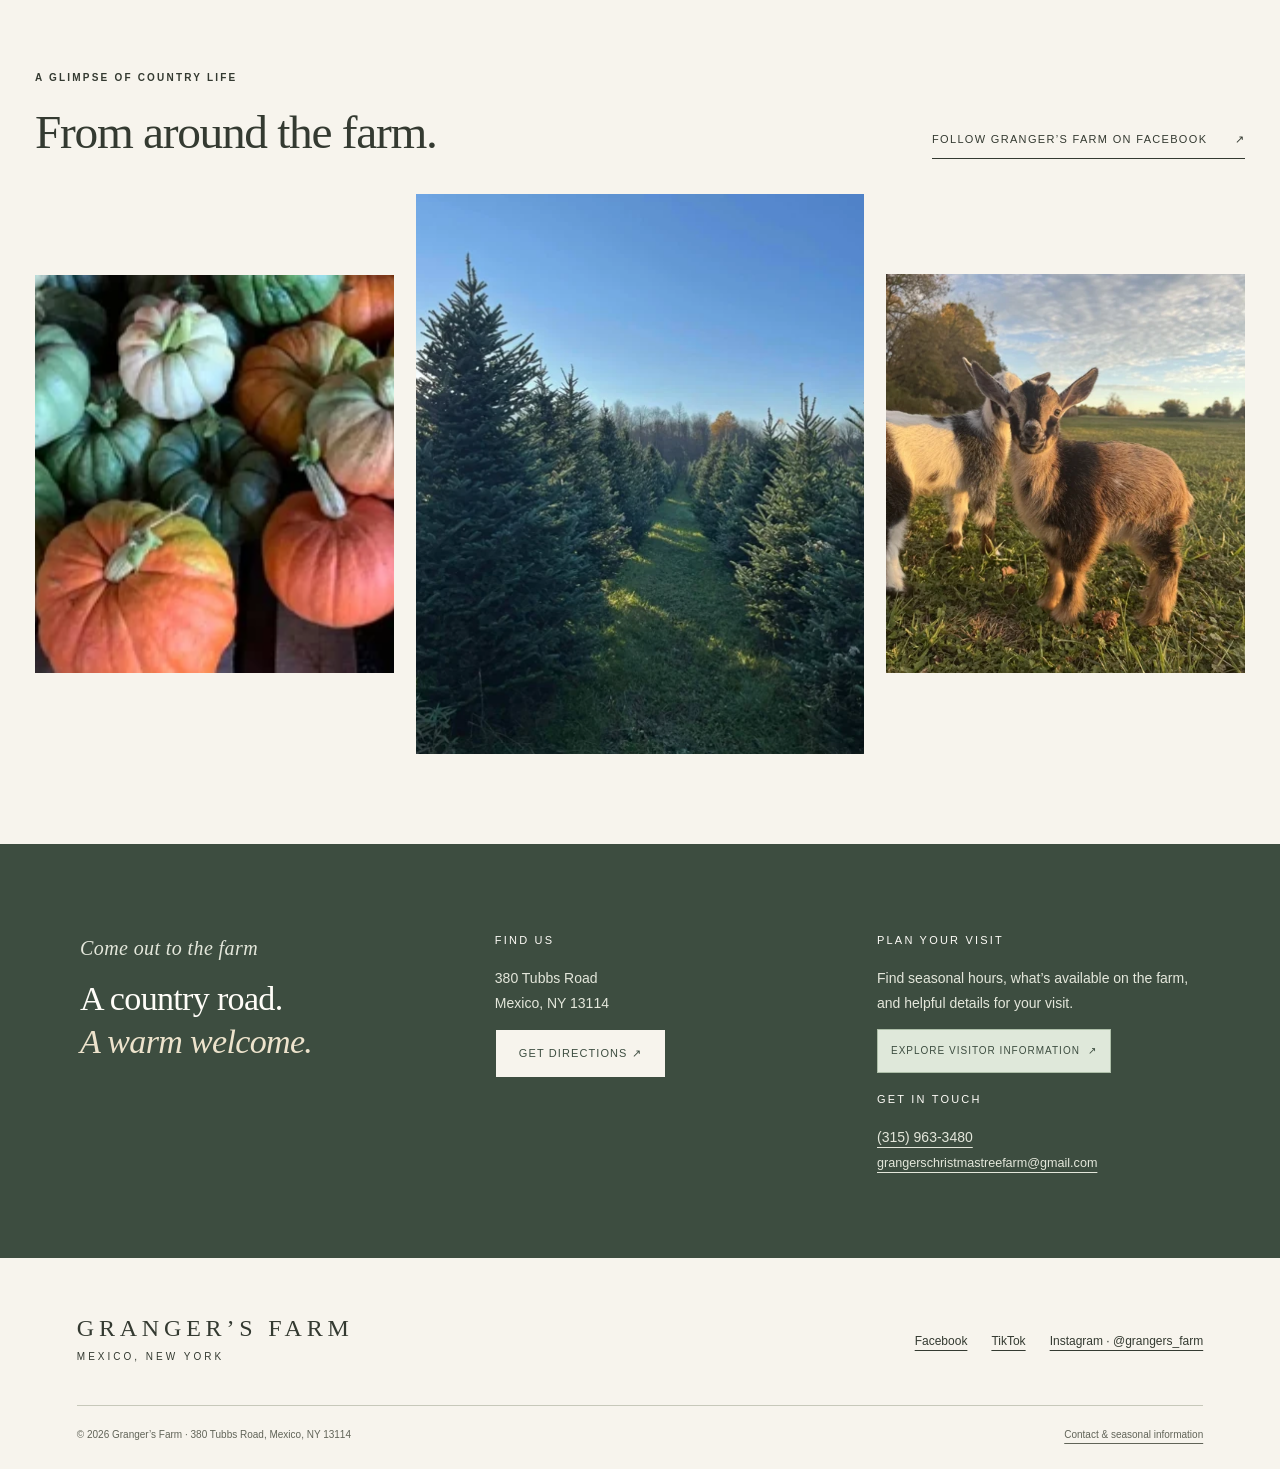
==== commit 5131a87e: "Align the footer location and put the potted tree beside its description" ====
--- a/index.html
+++ b/index.html
@@ -1,4 +1,4 @@
-<!doctype html><html lang="en"><head><meta charset="utf-8"><meta name="msvalidate.01" content="9A1022CD507354B5B12B181D44475C6E"><meta name="viewport" content="width=device-width,initial-scale=1"><title>Granger’s Farm | Granger’s Christmas Tree Farm, Mexico NY</title><meta name="description" content="Granger’s Farm, also known as Granger’s Christmas Tree Farm, at 380 Tubbs Road in Mexico, NY. Christmas trees, pumpkins and Nigerian dwarf goats."><meta name="robots" content="index,follow"><link rel="canonical" href="https://grangersfarm.com/"><meta name="theme-color" content="#3d4d40"><meta property="og:type" content="website"><meta property="og:site_name" content="Granger’s Farm"><meta property="og:title" content="Granger’s Farm | Granger’s Christmas Tree Farm, Mexico NY"><meta property="og:description" content="Granger’s Farm, also known as Granger’s Christmas Tree Farm, at 380 Tubbs Road in Mexico, NY. Christmas trees, pumpkins and Nigerian dwarf goats."><meta property="og:url" content="https://grangersfarm.com/"><meta property="og:image" content="https://grangersfarm.com/assets/social-card.png"><meta property="og:image:alt" content="Granger’s Farm — Mexico, New York"><meta name="twitter:card" content="summary_large_image"><meta name="twitter:title" content="Granger’s Farm | Granger’s Christmas Tree Farm, Mexico NY"><meta name="twitter:description" content="Granger’s Farm, also known as Granger’s Christmas Tree Farm, at 380 Tubbs Road in Mexico, NY. Christmas trees, pumpkins and Nigerian dwarf goats."><meta name="twitter:image" content="https://grangersfarm.com/assets/social-card.png"><link rel="icon" href="./assets/favicon.svg" type="image/svg+xml"><link rel="stylesheet" href="./assets/styles.css?v=compact-sage-20261114"><script src="./assets/main.js?v=2531641f0402" defer></script><script type="application/ld+json">{"@context":"https://schema.org","@graph":[{"@type":"LocalBusiness","@id":"https://grangersfarm.com/#farm","name":"Granger’s Farm","alternateName":"Granger’s Christmas Tree Farm","url":"https://grangersfarm.com","telephone":"+13159633480","email":"grangerschristmastreefarm@gmail.com","address":{"@type":"PostalAddress","streetAddress":"380 Tubbs Road","addressLocality":"Mexico","addressRegion":"NY","postalCode":"13114","addressCountry":"US"},"sameAs":["https://www.instagram.com/grangers_farm/","https://www.facebook.com/GrangersChristmasTreeFarm/","https://www.tiktok.com/@grangersfarm"]}]}</script><link rel="stylesheet" href="/assets/winter.css?v=20261109-titlecase"><style>
+<!doctype html><html lang="en"><head><meta charset="utf-8"><meta name="msvalidate.01" content="9A1022CD507354B5B12B181D44475C6E"><meta name="viewport" content="width=device-width,initial-scale=1"><title>Granger’s Farm | Granger’s Christmas Tree Farm, Mexico NY</title><meta name="description" content="Granger’s Farm, also known as Granger’s Christmas Tree Farm, at 380 Tubbs Road in Mexico, NY. Christmas trees, pumpkins and Nigerian dwarf goats."><meta name="robots" content="index,follow"><link rel="canonical" href="https://grangersfarm.com/"><meta name="theme-color" content="#3d4d40"><meta property="og:type" content="website"><meta property="og:site_name" content="Granger’s Farm"><meta property="og:title" content="Granger’s Farm | Granger’s Christmas Tree Farm, Mexico NY"><meta property="og:description" content="Granger’s Farm, also known as Granger’s Christmas Tree Farm, at 380 Tubbs Road in Mexico, NY. Christmas trees, pumpkins and Nigerian dwarf goats."><meta property="og:url" content="https://grangersfarm.com/"><meta property="og:image" content="https://grangersfarm.com/assets/social-card.png"><meta property="og:image:alt" content="Granger’s Farm — Mexico, New York"><meta name="twitter:card" content="summary_large_image"><meta name="twitter:title" content="Granger’s Farm | Granger’s Christmas Tree Farm, Mexico NY"><meta name="twitter:description" content="Granger’s Farm, also known as Granger’s Christmas Tree Farm, at 380 Tubbs Road in Mexico, NY. Christmas trees, pumpkins and Nigerian dwarf goats."><meta name="twitter:image" content="https://grangersfarm.com/assets/social-card.png"><link rel="icon" href="./assets/favicon.svg" type="image/svg+xml"><link rel="stylesheet" href="./assets/styles.css?v=footer-potted-layout-20261114"><script src="./assets/main.js?v=2531641f0402" defer></script><script type="application/ld+json">{"@context":"https://schema.org","@graph":[{"@type":"LocalBusiness","@id":"https://grangersfarm.com/#farm","name":"Granger’s Farm","alternateName":"Granger’s Christmas Tree Farm","url":"https://grangersfarm.com","telephone":"+13159633480","email":"grangerschristmastreefarm@gmail.com","address":{"@type":"PostalAddress","streetAddress":"380 Tubbs Road","addressLocality":"Mexico","addressRegion":"NY","postalCode":"13114","addressCountry":"US"},"sameAs":["https://www.instagram.com/grangers_farm/","https://www.facebook.com/GrangersChristmasTreeFarm/","https://www.tiktok.com/@grangersfarm"]}]}</script><link rel="stylesheet" href="/assets/winter.css?v=20261109-titlecase"><style>
 .pickup-details{margin:30px 0}
 .pickup-details summary.button{display:inline-flex;align-items:center;gap:14px;max-width:100%;list-style:none;font:600 12px/1.4 var(--sans)}
 .pickup-details summary::-webkit-details-marker{display:none}
--- a/assets/styles.css
+++ b/assets/styles.css
@@ -46,5 +46,11 @@
 }
 .button.button-compact{display:inline-flex;align-items:center;gap:8px;min-height:44px;padding:8px 13px;font-size:10px}
 .season-note .button-compact{justify-self:start}
-.button.button-compact,.visit-band .button.button-compact{background:#dfe8da;border-color:#adbea8;color:var(--green)}
-.button.button-compact:hover,.visit-band .button.button-compact:hover{background:#d1dfcb;color:var(--green)}
+.button.button-compact,.visit-band .button.button-compact,.button.call-farm,.mobile-contact a[href^="tel:"]{background:#dfe8da;border-color:#adbea8;color:var(--green)}
+.button.button-compact:hover,.visit-band .button.button-compact:hover,.button.call-farm:hover,.mobile-contact a[href^="tel:"]:hover{background:#d1dfcb;color:var(--green)}
+footer .brand,footer .brand small{text-align:left}
+.potted-tree-card{display:grid;grid-template-columns:min(27%,150px) minmax(0,1fr);gap:clamp(12px,2.5vw,24px);align-items:start}
+.potted-tree-card figure{margin:0}
+.potted-tree-card img{display:block;width:100%;height:auto}
+.potted-tree-card h3{margin:0 0 10px}
+@media(max-width:440px){.potted-tree-card{padding-inline:14px}.potted-tree-card h3{font-size:23px}}
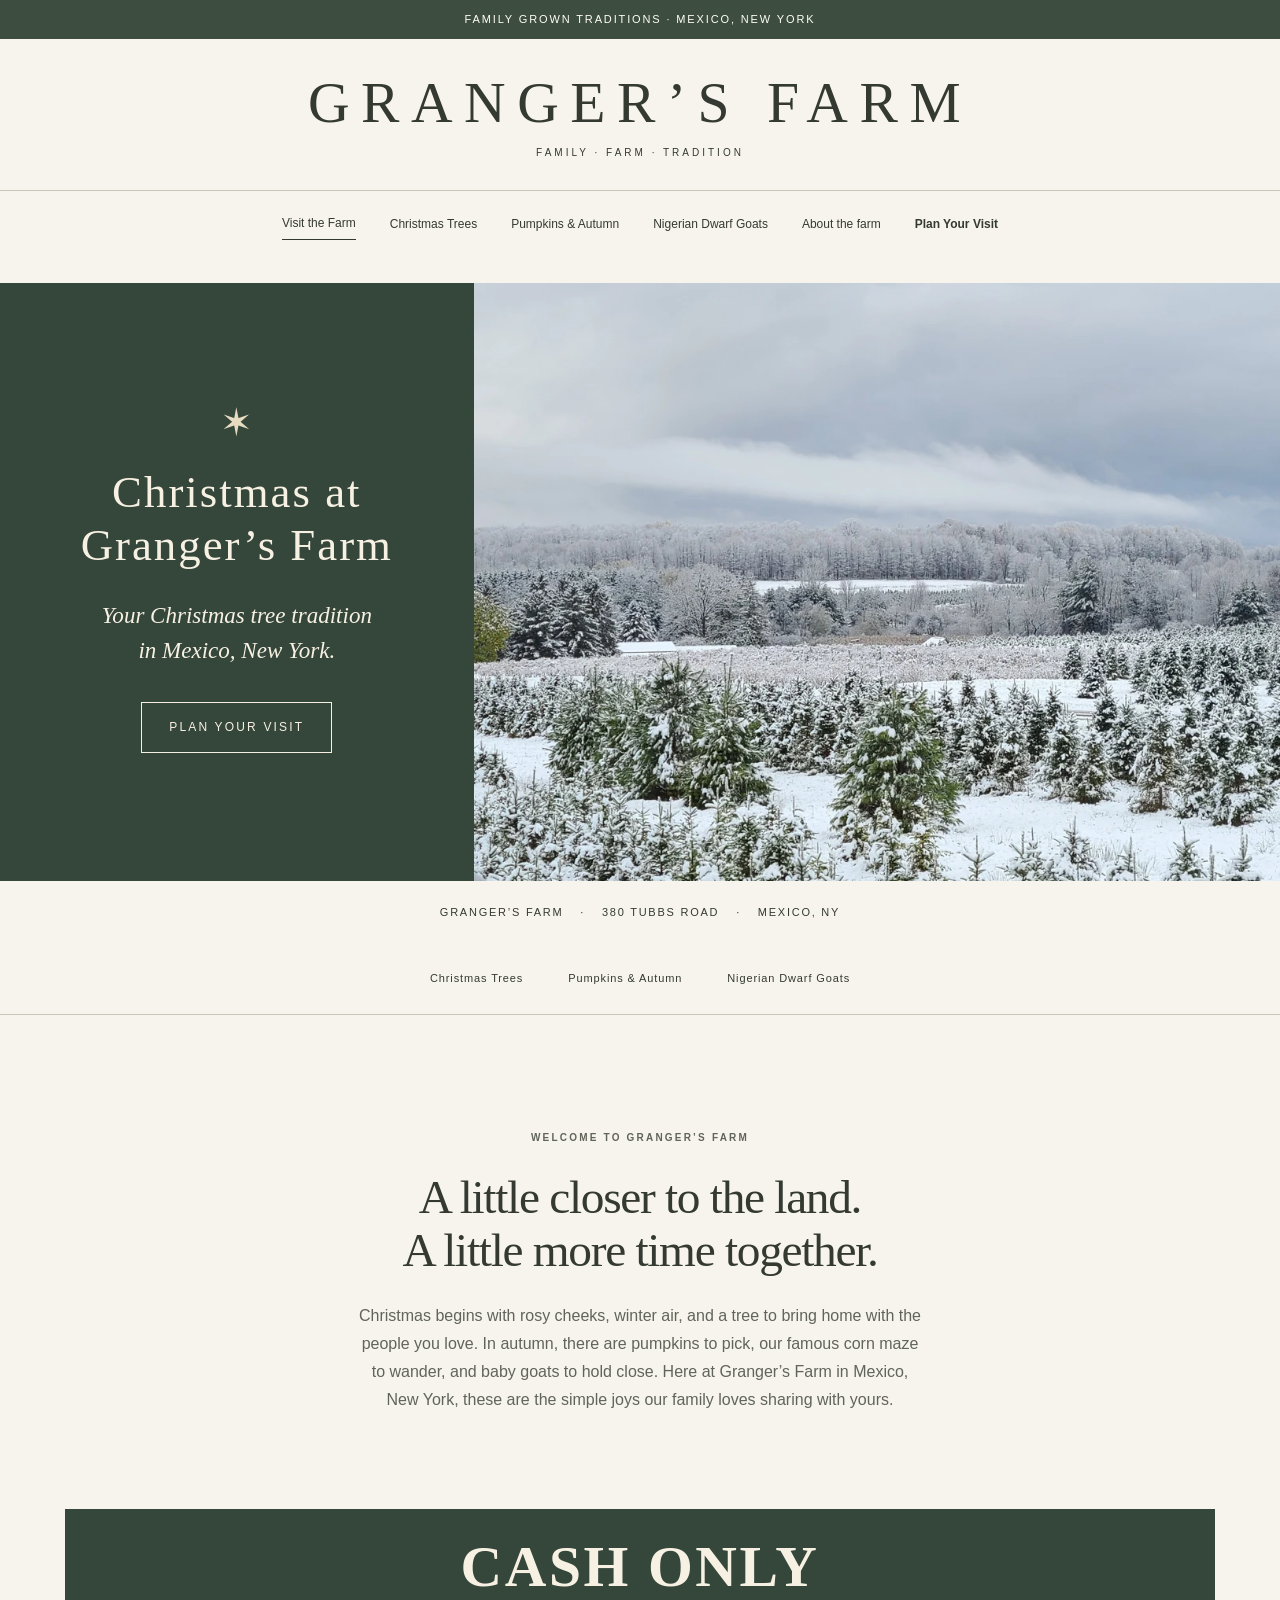
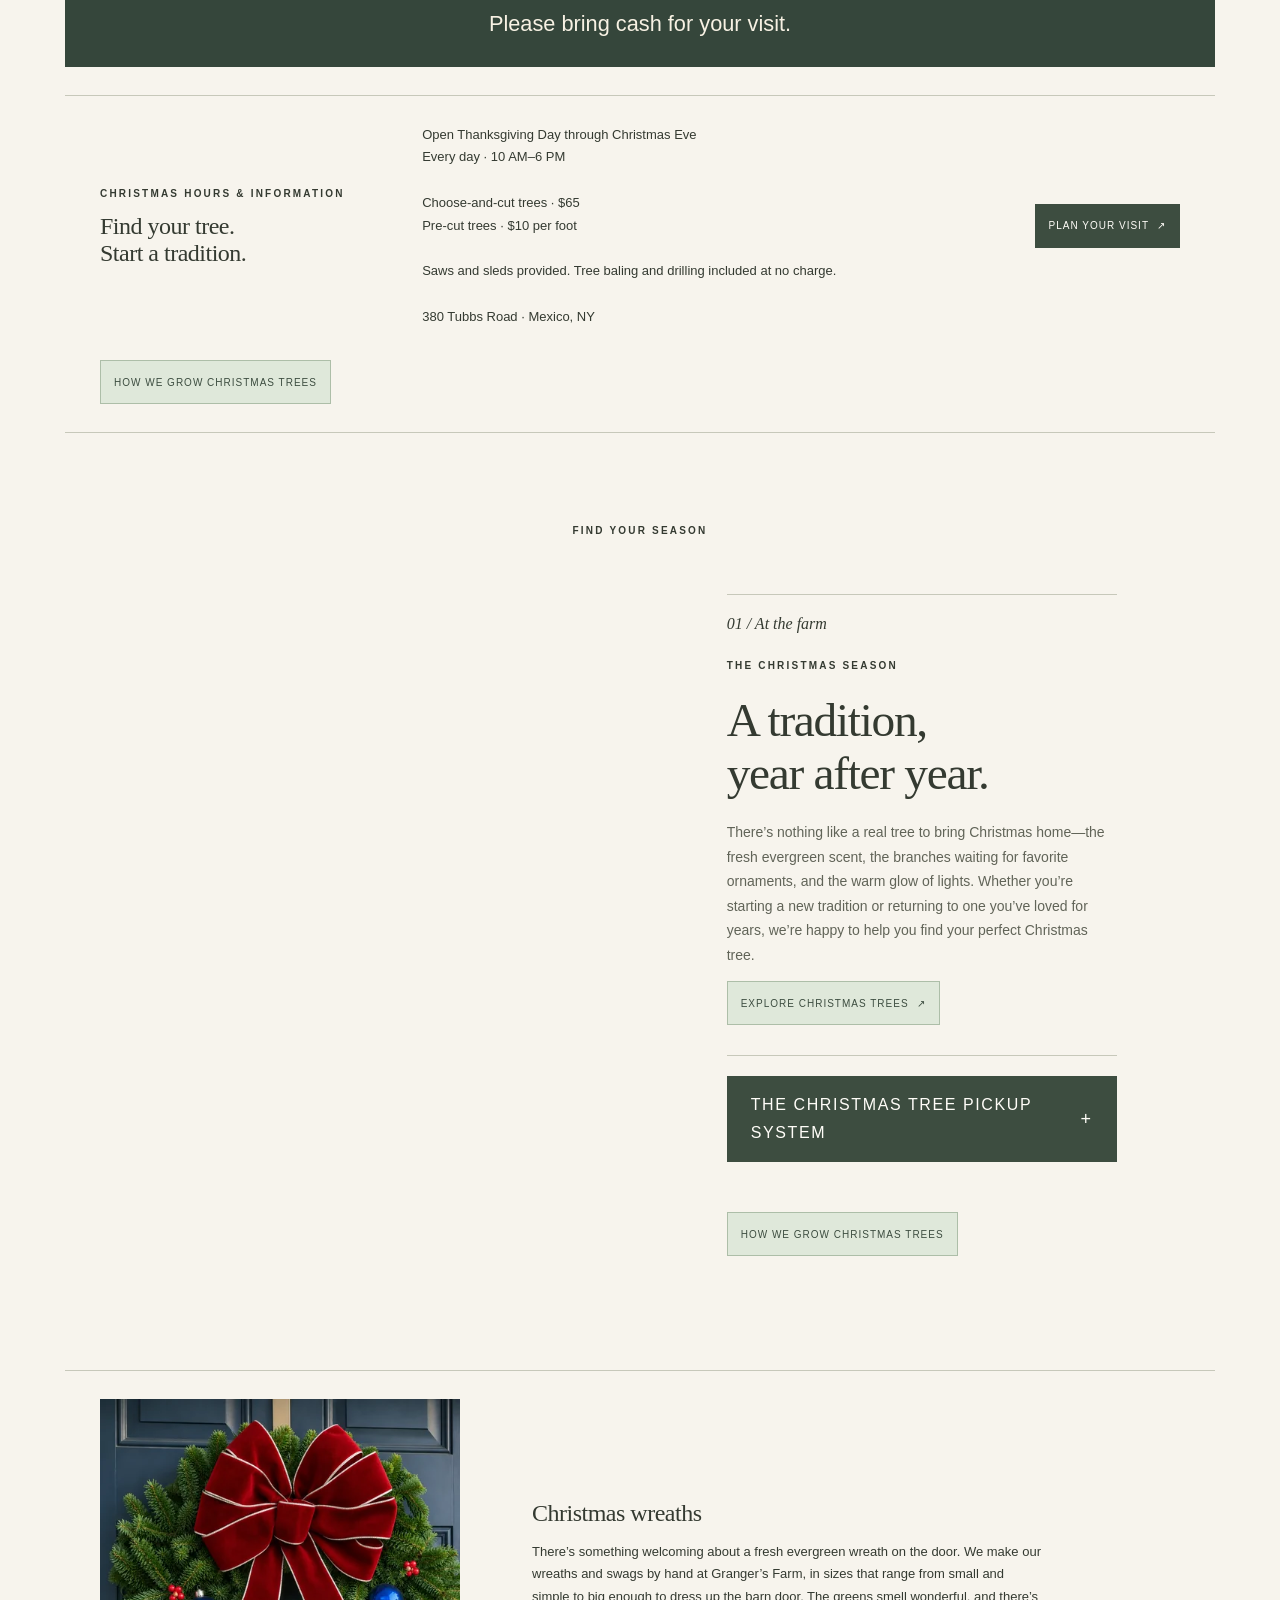
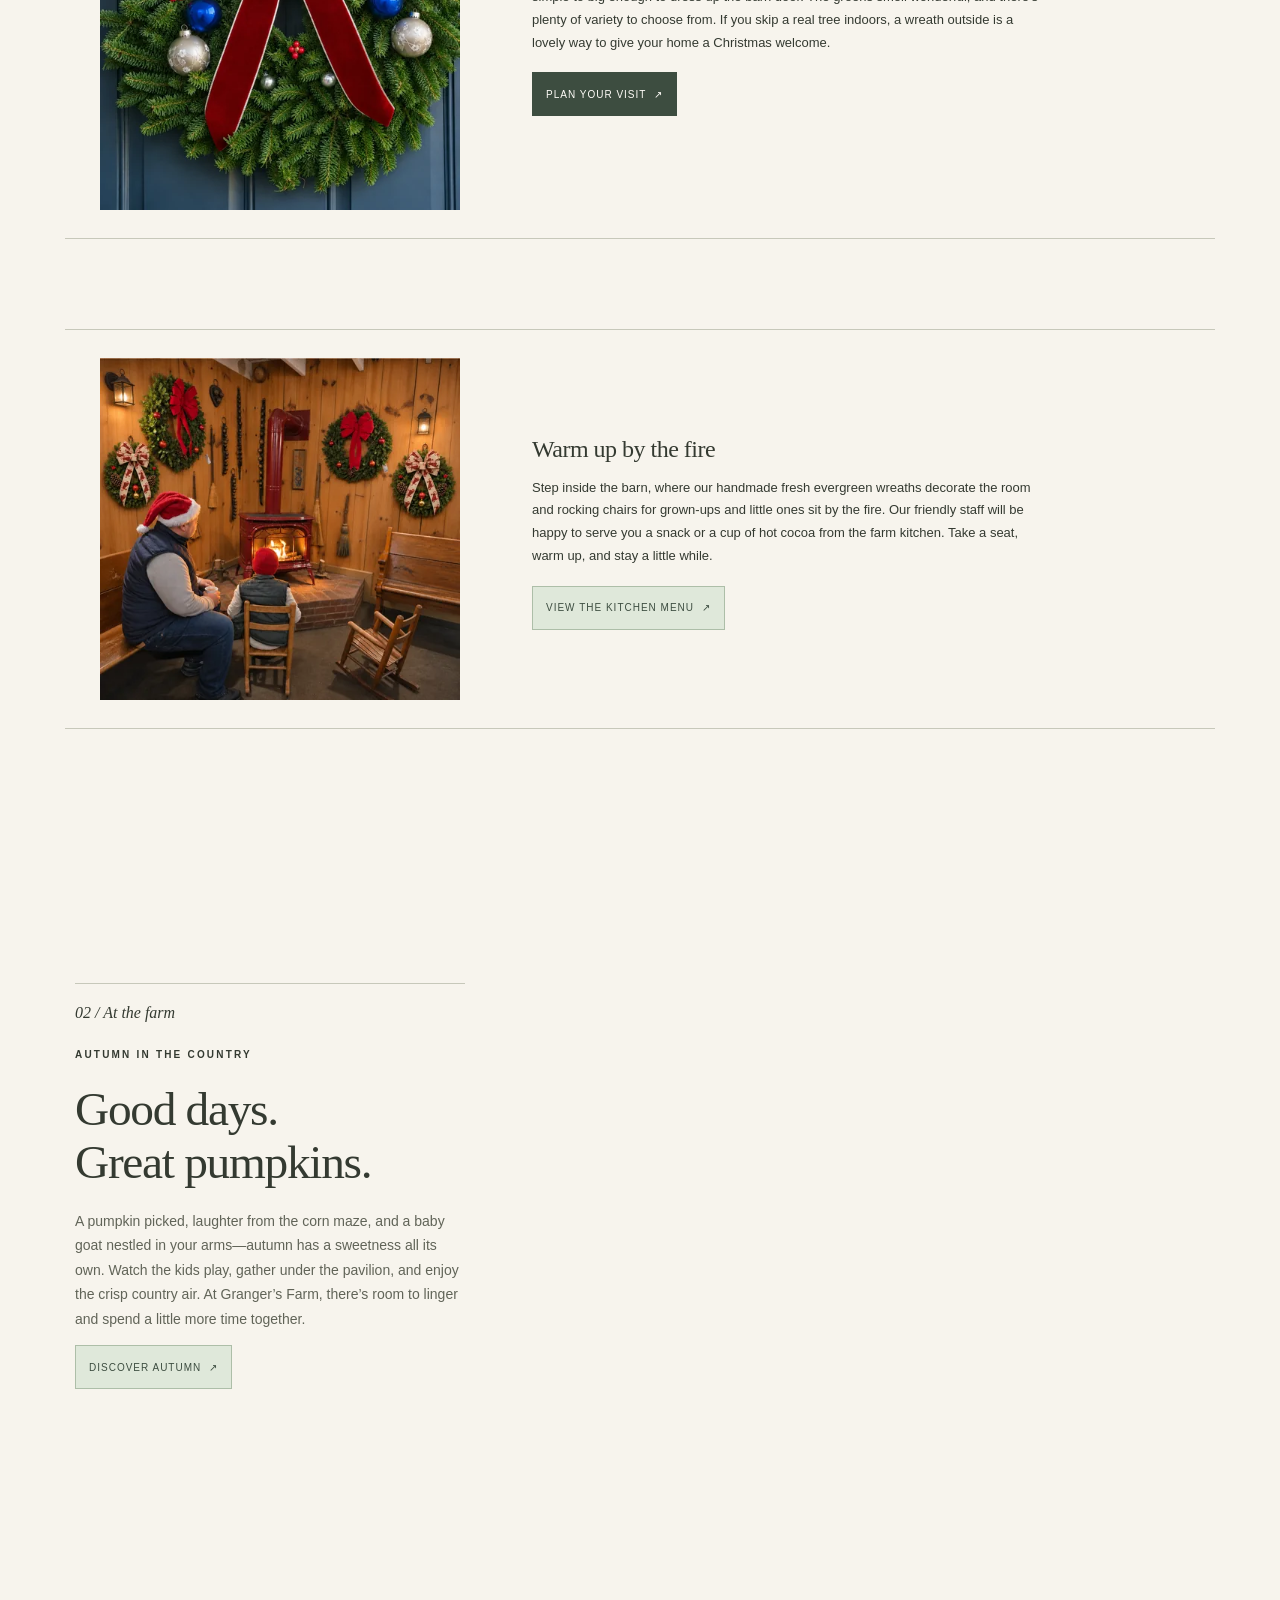
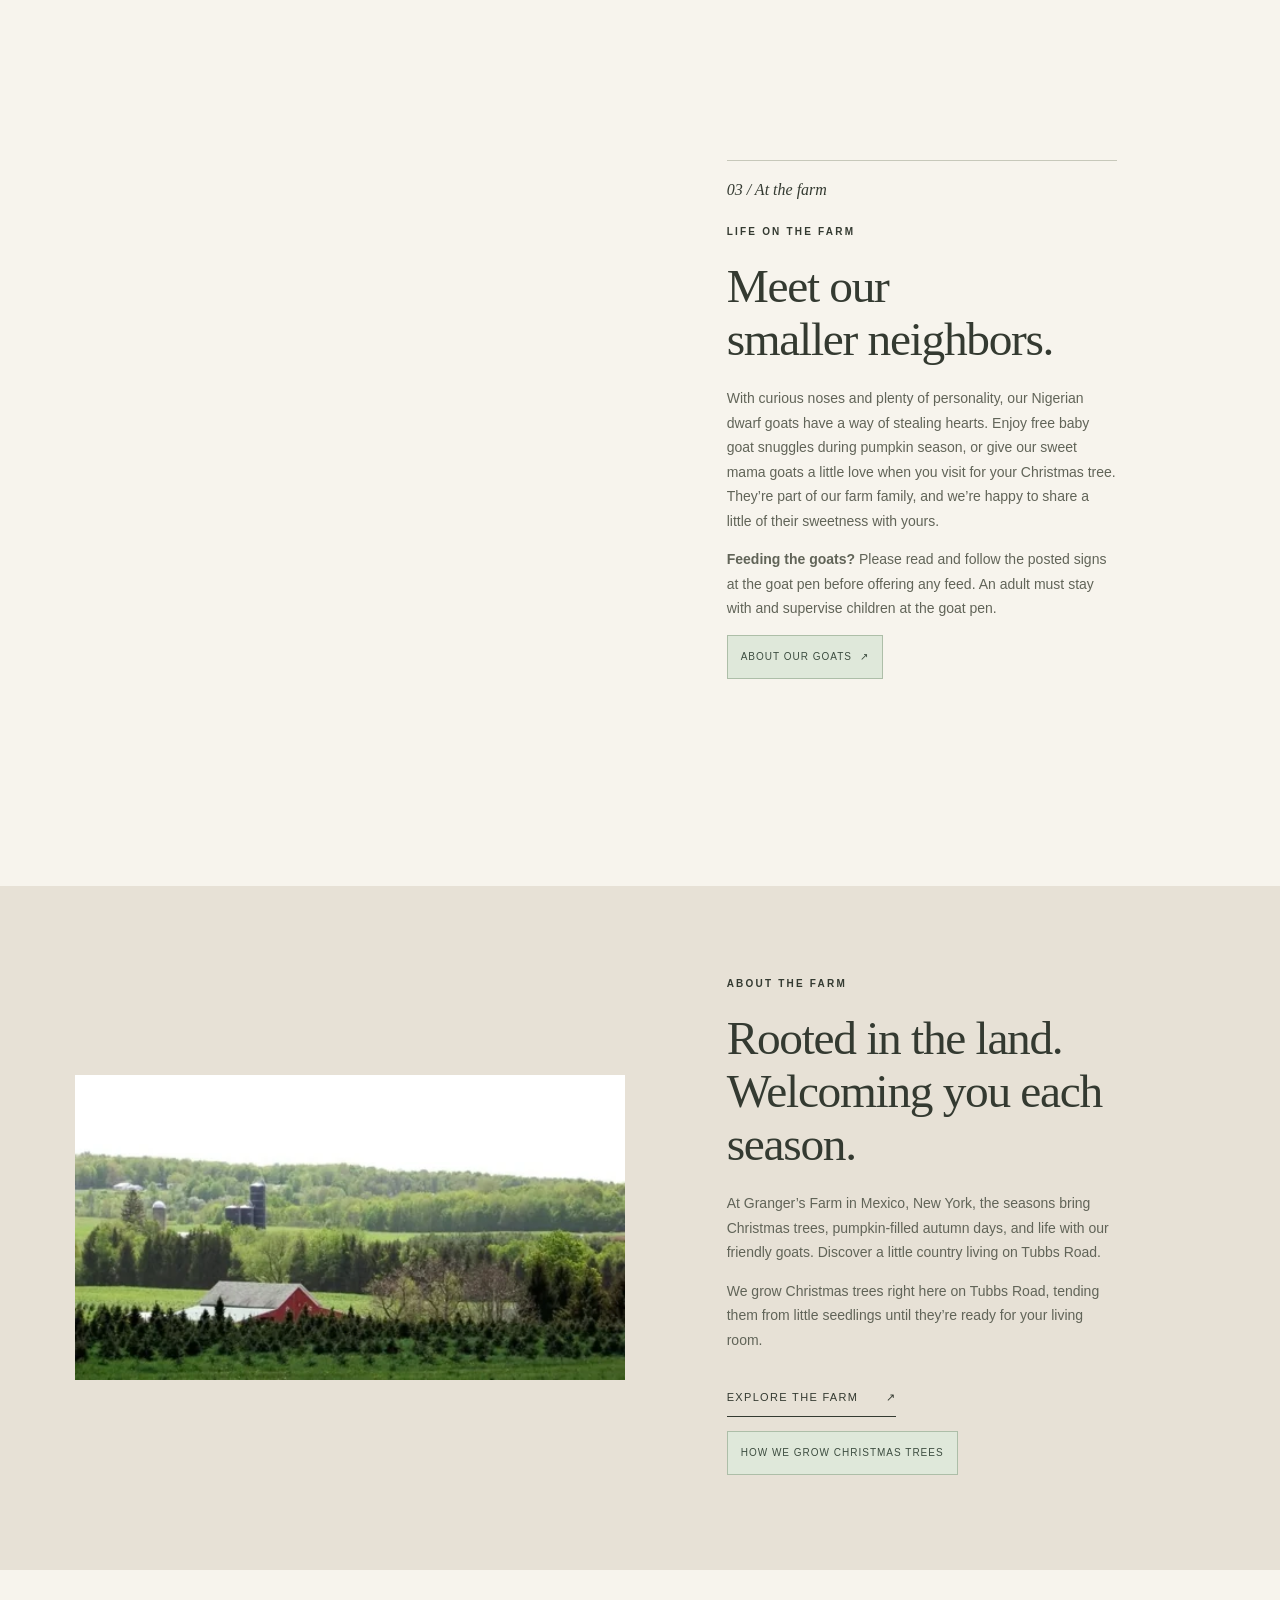
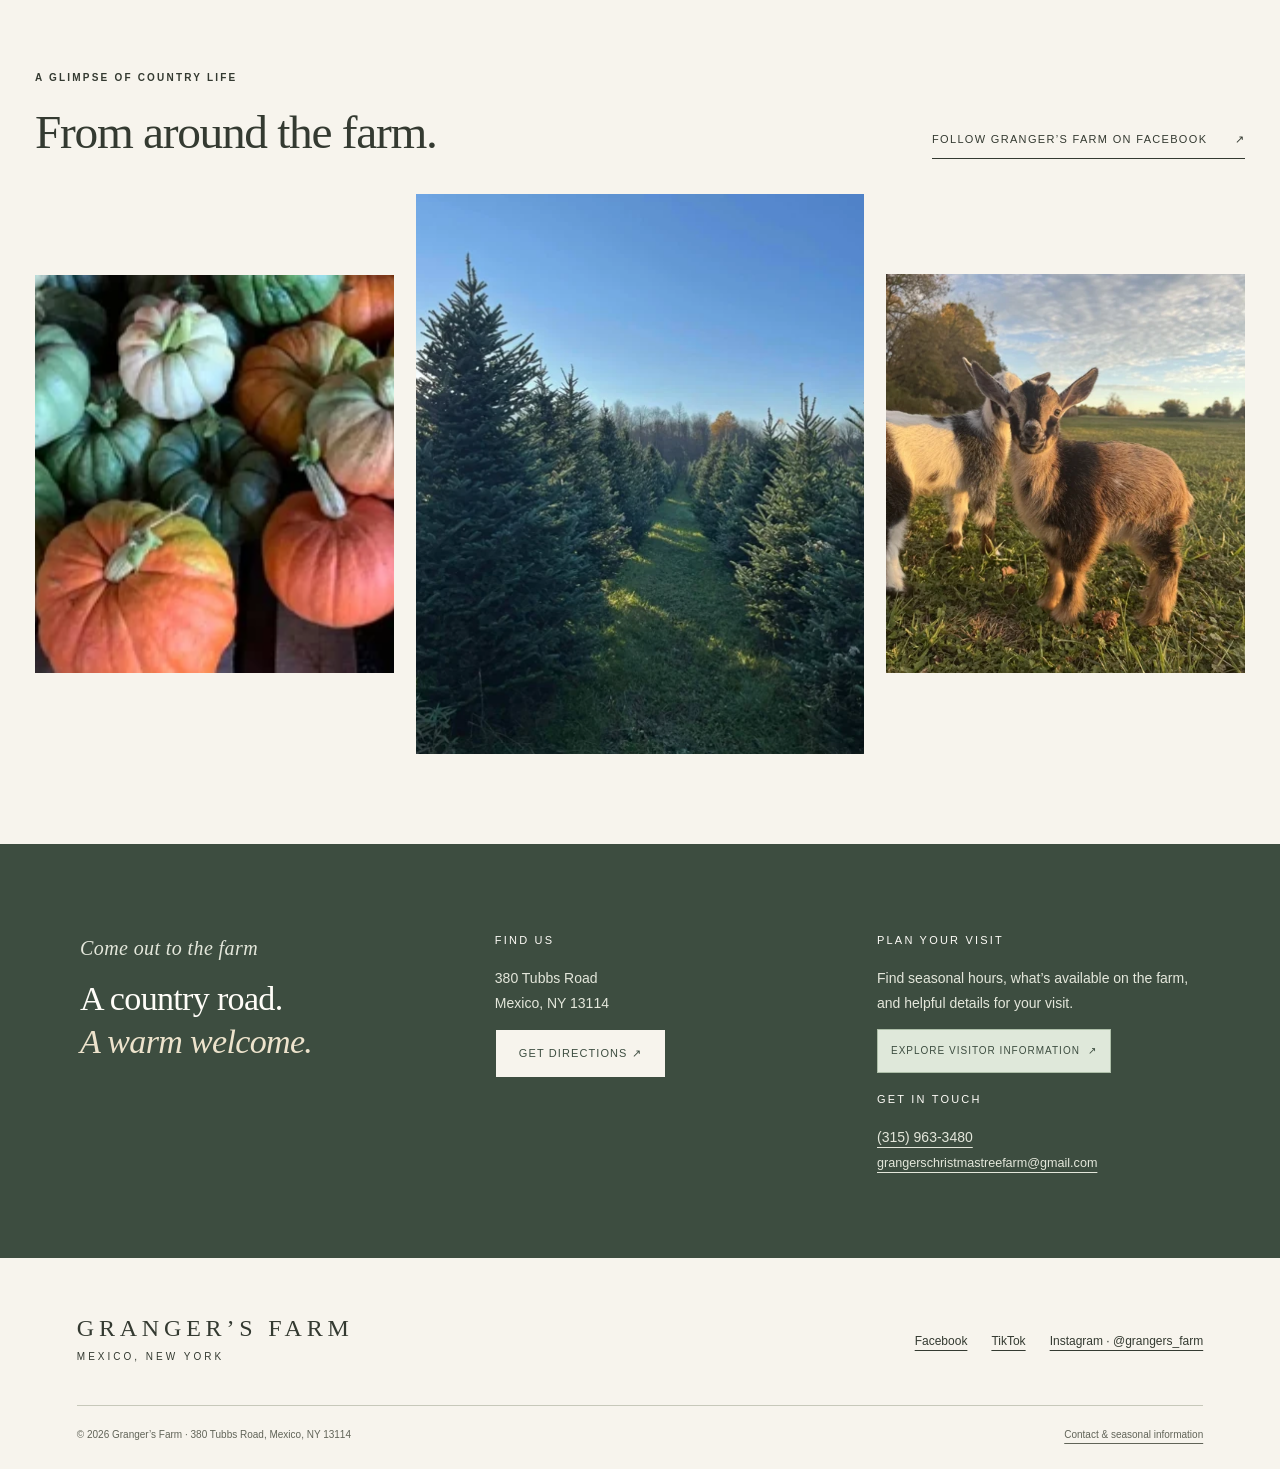
==== commit 7df232e6: "Clarify where to pick up sleds and saws" ====
--- a/index.html
+++ b/index.html
@@ -21,7 +21,7 @@
 <summary class="button">The Christmas Tree Pickup System<span class="pickup-indicator" aria-hidden="true"><span class="pickup-plus">+</span><span class="pickup-minus">−</span></span></summary>
 <div class="hours-box">
 <ol style="padding-left:1.4em;margin:12px 0 16px">
-  <li style="margin-bottom:10px"><strong>Grab a sled and saw, then find your tree.</strong> Pick up a sled and saw at the barn, then head out to find and cut your perfect Christmas tree. Battery-powered saws are welcome, and gas-powered saws are prohibited anywhere on the farm.</li>
+  <li style="margin-bottom:10px"><strong>Grab a sled and saw, then find your tree.</strong> Pick up a sled and saw outside the back of the barn, near the baling room. Then head out to the fields to find and cut your Christmas tree. Battery-powered saws are welcome, and gas-powered saws are prohibited anywhere on the farm.</li>
   <li style="margin-bottom:10px"><strong>Bring your tree back to the barn.</strong> Pull your tree on the sled to the baling room at the back of the barn, right where you started. We’ll tag it and give you a ticket with the matching serial number. <strong>Do not take your tree straight to your vehicle.</strong> Every tree must come back to the barn to be tagged, even if your vehicle is closer or you’re skipping baling and drilling.</li>
   <li style="margin-bottom:10px"><strong>Head inside to pay.</strong> The cashier will stamp your ticket when you pay. While you’re inside, we’ll even up the cut at the base if needed, bale and drill your tree if you’d like, and move it to the pickup area. After all that work, it’s a good time to put your feet up by the fire with a cup of hot cocoa.</li>
   <li><strong>Show your stamped ticket at pickup.</strong> When you’re ready to go, bring your stamped ticket to the pickup station. We’ll match the full serial number on your ticket to the tag on your tree. <strong>Please wait for the attendant to verify the match before taking your tree to your vehicle.</strong> Once we’ve verified the match, your tree is ready to go home. For insurance reasons, our staff are unable to help tie down your tree. Please secure it to your vehicle before you leave.</li>
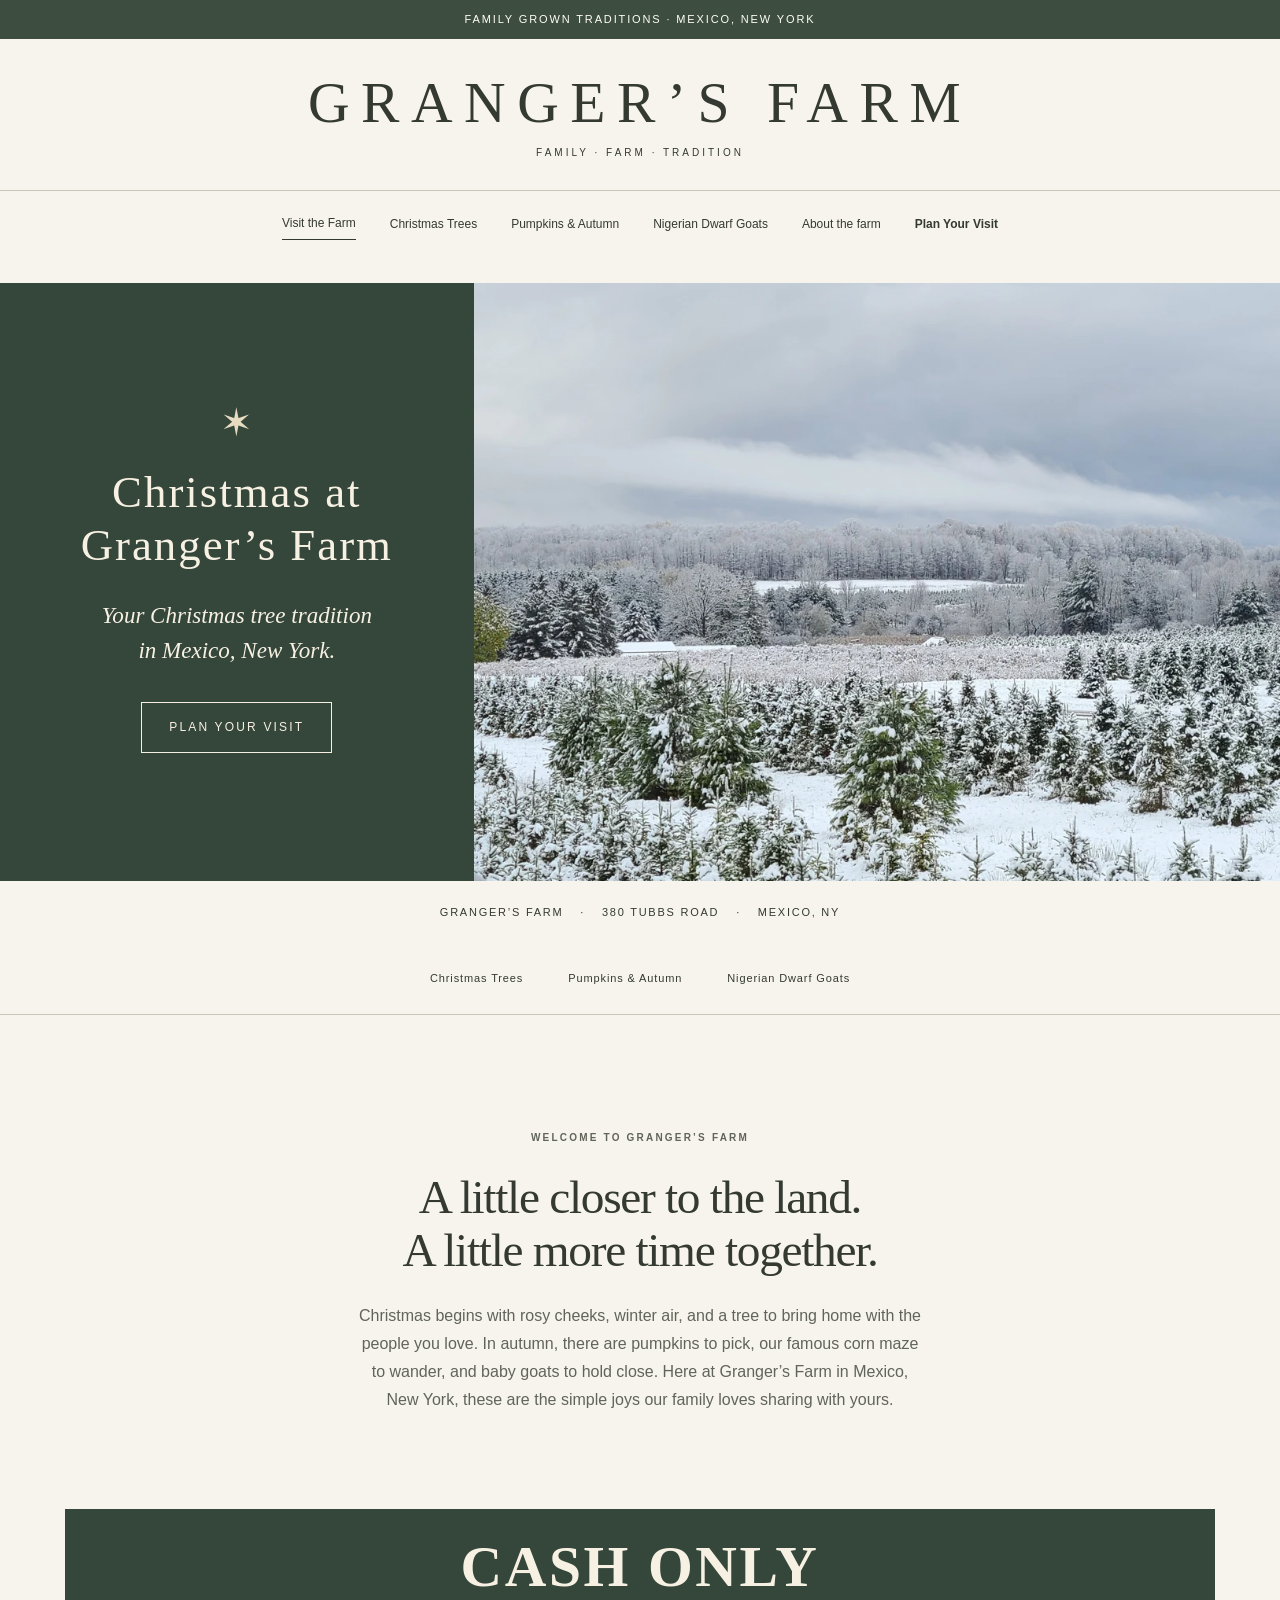
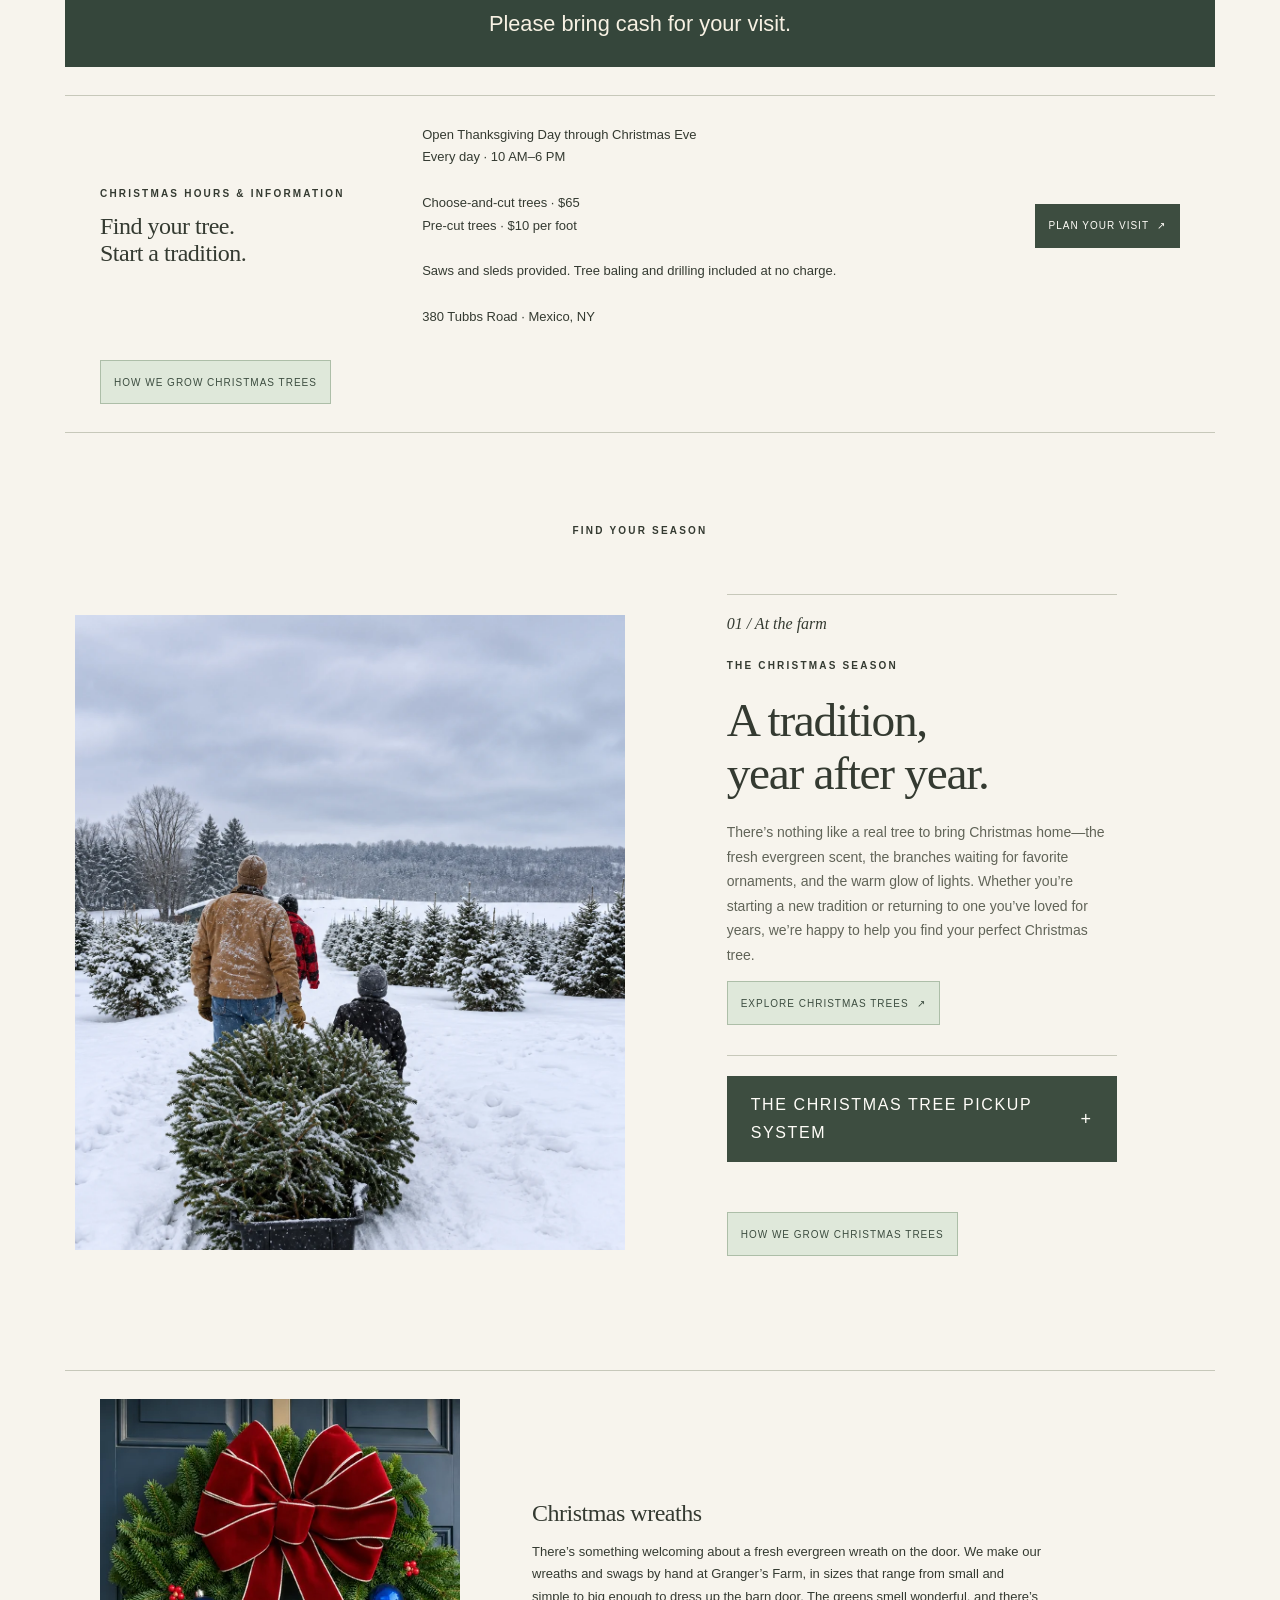
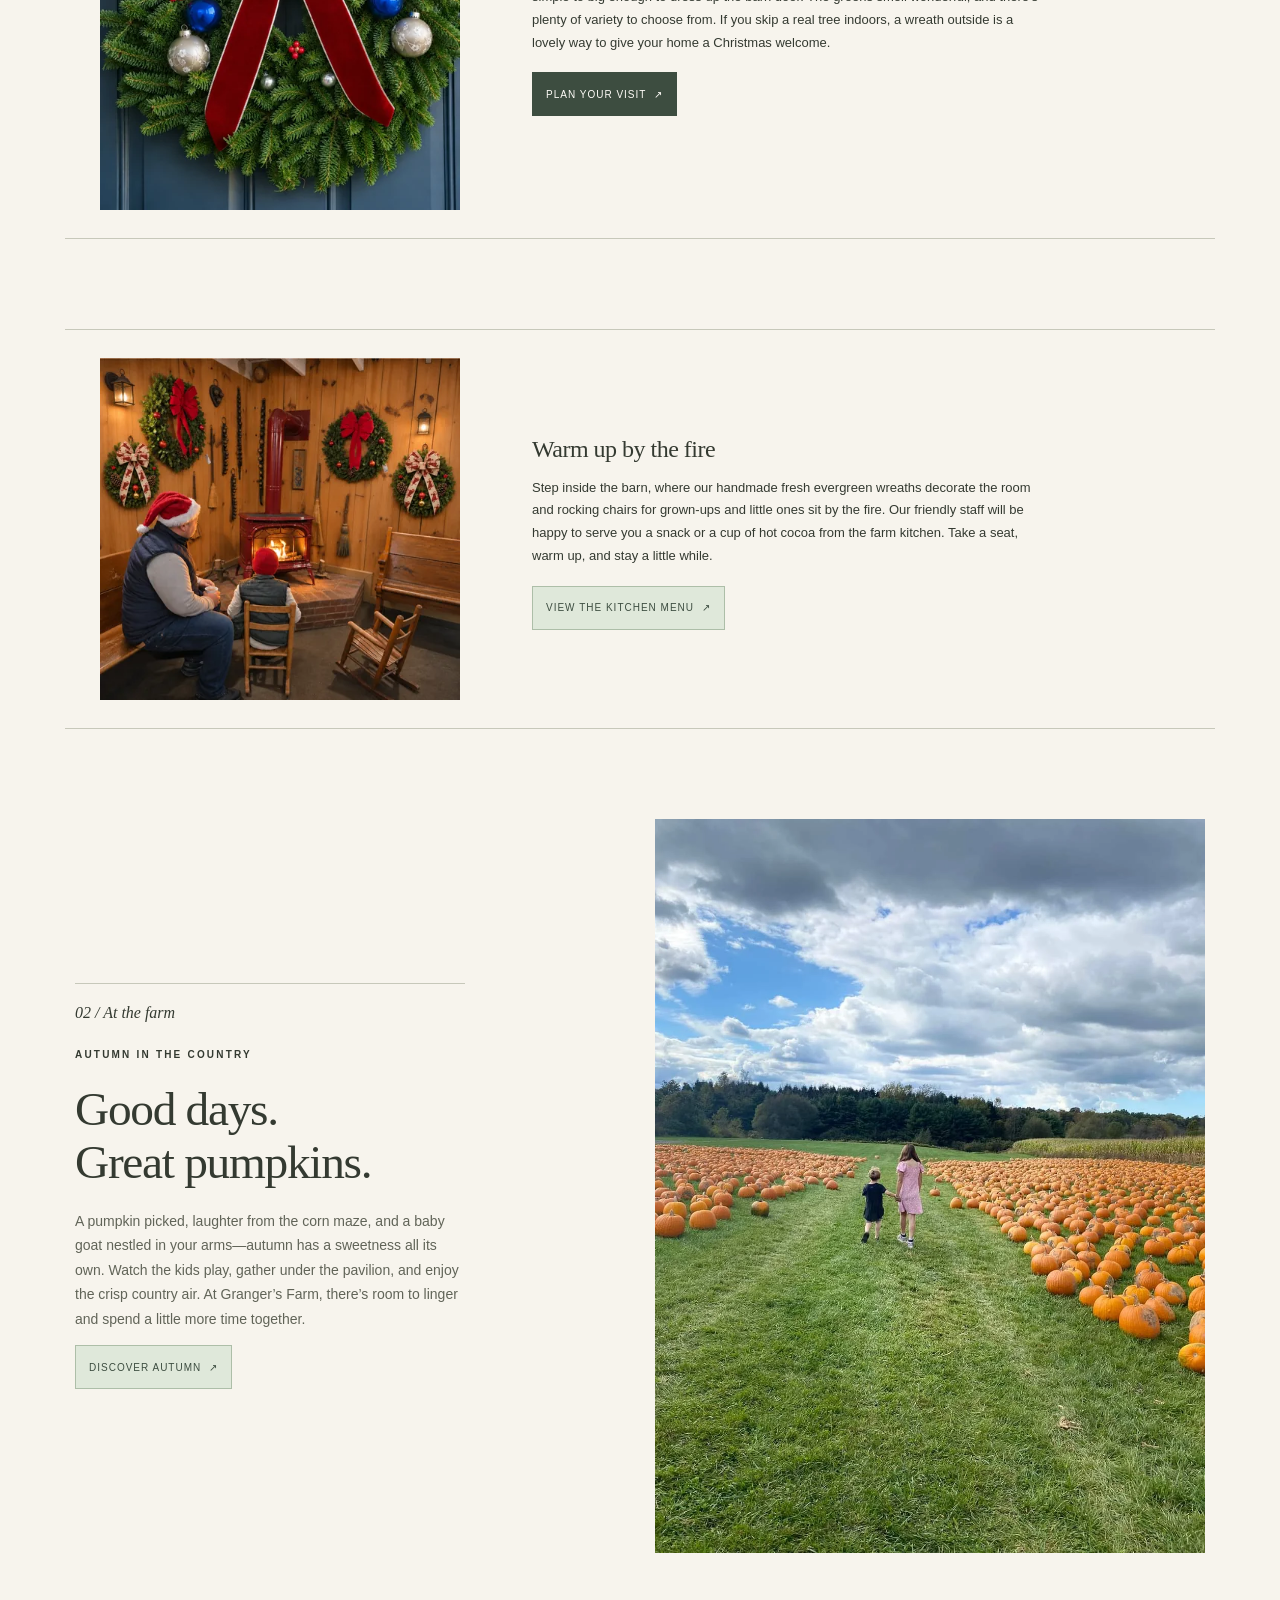
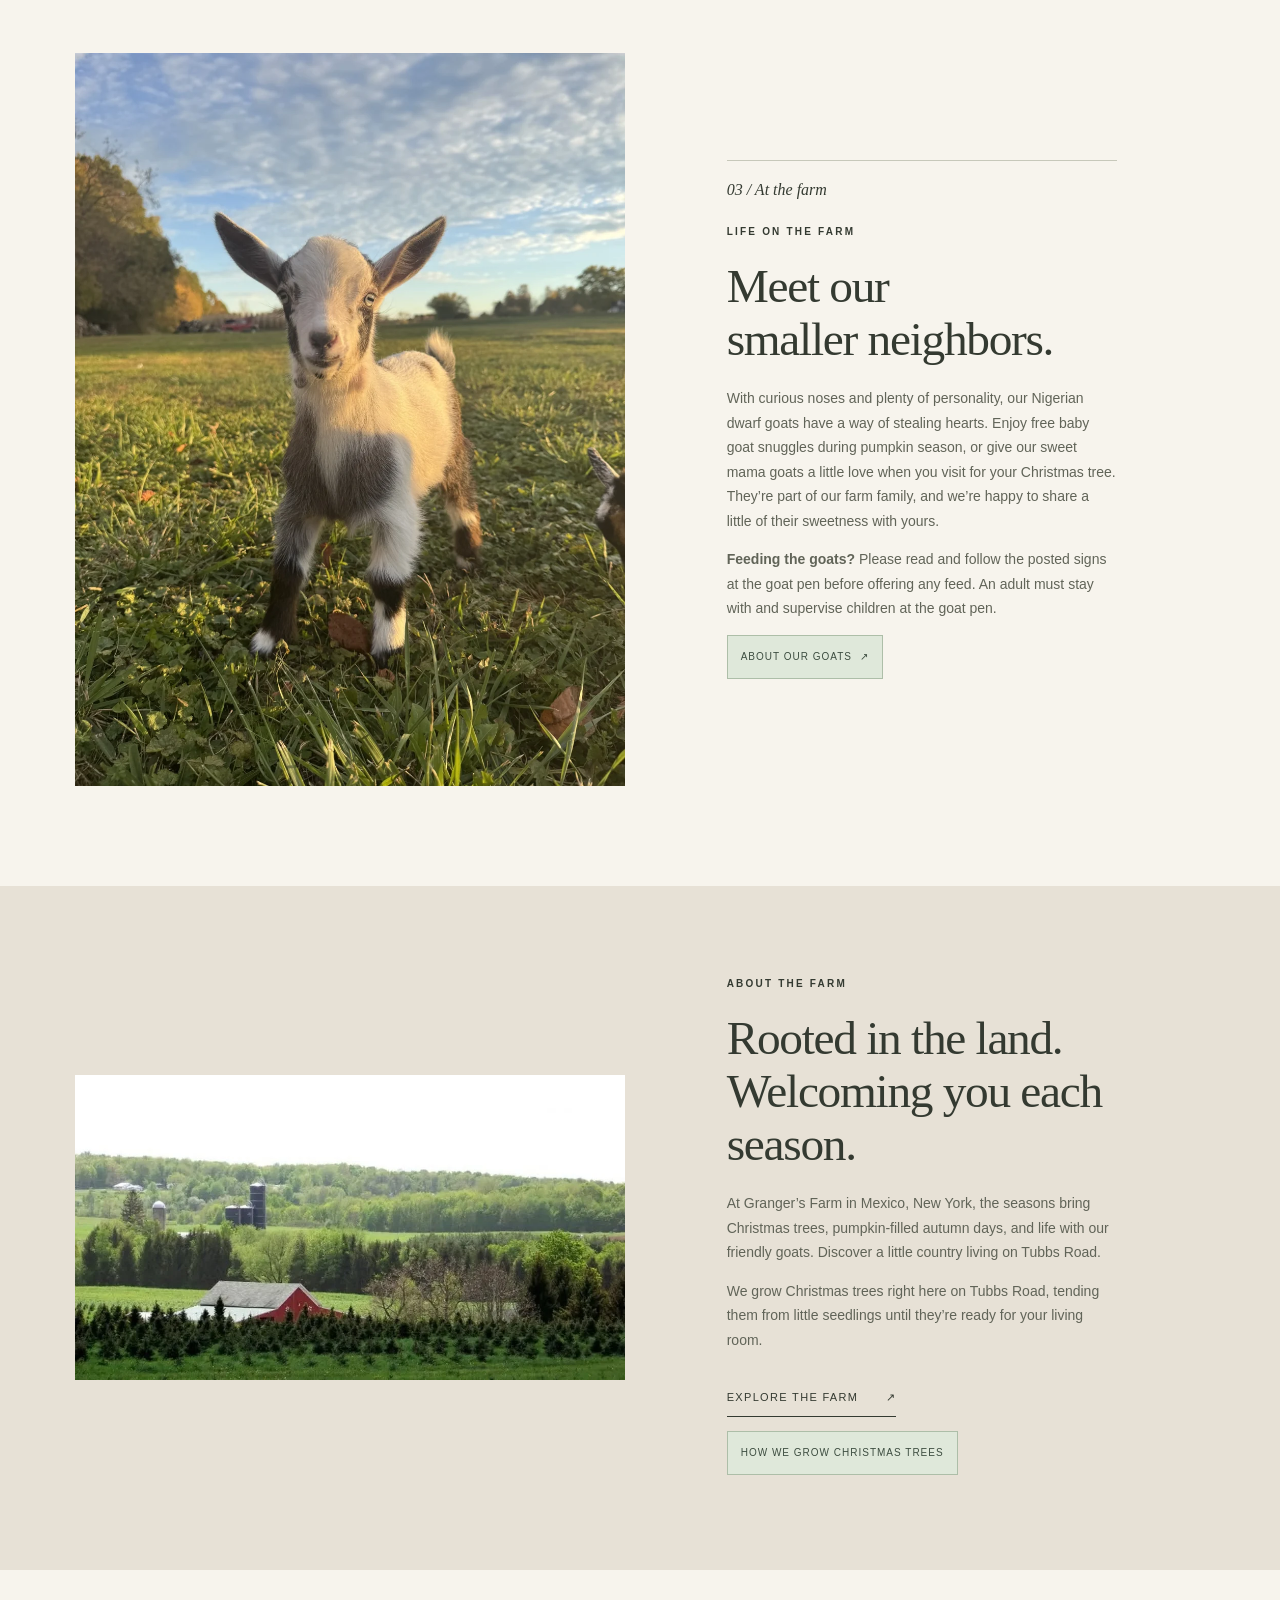
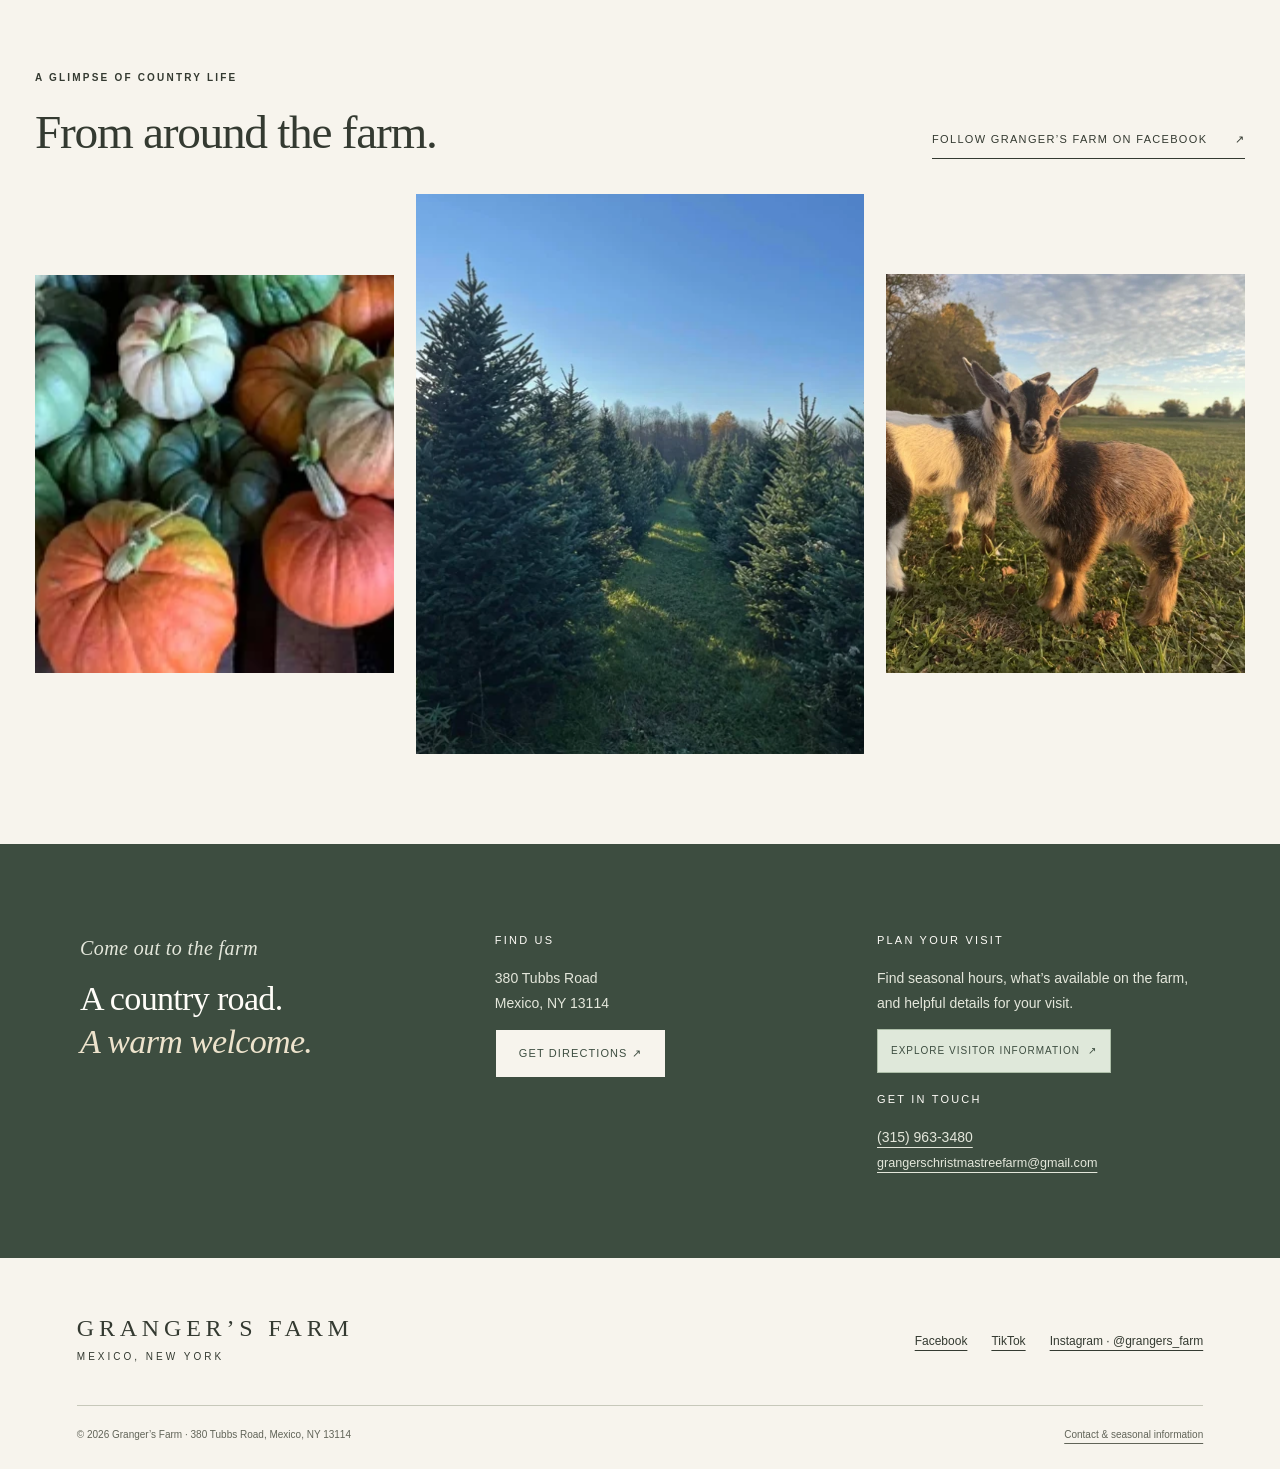
==== commit 16f2f673: "Open farm photos in a tap-to-enlarge viewer" ====
--- a/index.html
+++ b/index.html
@@ -1,4 +1,4 @@
-<!doctype html><html lang="en"><head><meta charset="utf-8"><meta name="msvalidate.01" content="9A1022CD507354B5B12B181D44475C6E"><meta name="viewport" content="width=device-width,initial-scale=1"><title>Granger’s Farm | Granger’s Christmas Tree Farm, Mexico NY</title><meta name="description" content="Granger’s Farm, also known as Granger’s Christmas Tree Farm, at 380 Tubbs Road in Mexico, NY. Christmas trees, pumpkins and Nigerian dwarf goats."><meta name="robots" content="index,follow"><link rel="canonical" href="https://grangersfarm.com/"><meta name="theme-color" content="#3d4d40"><meta property="og:type" content="website"><meta property="og:site_name" content="Granger’s Farm"><meta property="og:title" content="Granger’s Farm | Granger’s Christmas Tree Farm, Mexico NY"><meta property="og:description" content="Granger’s Farm, also known as Granger’s Christmas Tree Farm, at 380 Tubbs Road in Mexico, NY. Christmas trees, pumpkins and Nigerian dwarf goats."><meta property="og:url" content="https://grangersfarm.com/"><meta property="og:image" content="https://grangersfarm.com/assets/social-card.png"><meta property="og:image:alt" content="Granger’s Farm — Mexico, New York"><meta name="twitter:card" content="summary_large_image"><meta name="twitter:title" content="Granger’s Farm | Granger’s Christmas Tree Farm, Mexico NY"><meta name="twitter:description" content="Granger’s Farm, also known as Granger’s Christmas Tree Farm, at 380 Tubbs Road in Mexico, NY. Christmas trees, pumpkins and Nigerian dwarf goats."><meta name="twitter:image" content="https://grangersfarm.com/assets/social-card.png"><link rel="icon" href="./assets/favicon.svg" type="image/svg+xml"><link rel="stylesheet" href="./assets/styles.css?v=footer-potted-layout-20261114"><script src="./assets/main.js?v=2531641f0402" defer></script><script type="application/ld+json">{"@context":"https://schema.org","@graph":[{"@type":"LocalBusiness","@id":"https://grangersfarm.com/#farm","name":"Granger’s Farm","alternateName":"Granger’s Christmas Tree Farm","url":"https://grangersfarm.com","telephone":"+13159633480","email":"grangerschristmastreefarm@gmail.com","address":{"@type":"PostalAddress","streetAddress":"380 Tubbs Road","addressLocality":"Mexico","addressRegion":"NY","postalCode":"13114","addressCountry":"US"},"sameAs":["https://www.instagram.com/grangers_farm/","https://www.facebook.com/GrangersChristmasTreeFarm/","https://www.tiktok.com/@grangersfarm"]}]}</script><link rel="stylesheet" href="/assets/winter.css?v=20261109-titlecase"><style>
+<!doctype html><html lang="en"><head><meta charset="utf-8"><meta name="msvalidate.01" content="9A1022CD507354B5B12B181D44475C6E"><meta name="viewport" content="width=device-width,initial-scale=1"><title>Granger’s Farm | Granger’s Christmas Tree Farm, Mexico NY</title><meta name="description" content="Granger’s Farm, also known as Granger’s Christmas Tree Farm, at 380 Tubbs Road in Mexico, NY. Christmas trees, pumpkins and Nigerian dwarf goats."><meta name="robots" content="index,follow"><link rel="canonical" href="https://grangersfarm.com/"><meta name="theme-color" content="#3d4d40"><meta property="og:type" content="website"><meta property="og:site_name" content="Granger’s Farm"><meta property="og:title" content="Granger’s Farm | Granger’s Christmas Tree Farm, Mexico NY"><meta property="og:description" content="Granger’s Farm, also known as Granger’s Christmas Tree Farm, at 380 Tubbs Road in Mexico, NY. Christmas trees, pumpkins and Nigerian dwarf goats."><meta property="og:url" content="https://grangersfarm.com/"><meta property="og:image" content="https://grangersfarm.com/assets/social-card.png"><meta property="og:image:alt" content="Granger’s Farm — Mexico, New York"><meta name="twitter:card" content="summary_large_image"><meta name="twitter:title" content="Granger’s Farm | Granger’s Christmas Tree Farm, Mexico NY"><meta name="twitter:description" content="Granger’s Farm, also known as Granger’s Christmas Tree Farm, at 380 Tubbs Road in Mexico, NY. Christmas trees, pumpkins and Nigerian dwarf goats."><meta name="twitter:image" content="https://grangersfarm.com/assets/social-card.png"><link rel="icon" href="./assets/favicon.svg" type="image/svg+xml"><link rel="stylesheet" href="./assets/styles.css?v=photo-viewer-20261114"><script src="./assets/main.js?v=photo-viewer-20261114" defer></script><script type="application/ld+json">{"@context":"https://schema.org","@graph":[{"@type":"LocalBusiness","@id":"https://grangersfarm.com/#farm","name":"Granger’s Farm","alternateName":"Granger’s Christmas Tree Farm","url":"https://grangersfarm.com","telephone":"+13159633480","email":"grangerschristmastreefarm@gmail.com","address":{"@type":"PostalAddress","streetAddress":"380 Tubbs Road","addressLocality":"Mexico","addressRegion":"NY","postalCode":"13114","addressCountry":"US"},"sameAs":["https://www.instagram.com/grangers_farm/","https://www.facebook.com/GrangersChristmasTreeFarm/","https://www.tiktok.com/@grangersfarm"]}]}</script><link rel="stylesheet" href="/assets/winter.css?v=20261109-titlecase"><style>
 .pickup-details{margin:30px 0}
 .pickup-details summary.button{display:inline-flex;align-items:center;gap:14px;max-width:100%;list-style:none;font:600 12px/1.4 var(--sans)}
 .pickup-details summary::-webkit-details-marker{display:none}
--- a/assets/styles.css
+++ b/assets/styles.css
@@ -54,3 +54,12 @@
 .potted-tree-card img{display:block;width:100%;height:auto}
 .potted-tree-card h3{margin:0 0 10px}
 @media(max-width:440px){.potted-tree-card{padding-inline:14px}.potted-tree-card h3{font-size:23px}}
+
+.photo-zoom{cursor:zoom-in}
+.photo-viewer{position:fixed;inset:0;width:100%;height:100%;max-width:none;max-height:none;margin:0;padding:0;border:0;background:transparent;overflow:hidden}
+.photo-viewer[open]{display:grid;place-items:center}
+.photo-viewer::backdrop{background:rgba(16,22,18,.94)}
+body:has(.photo-viewer[open]){overflow:hidden}
+.photo-viewer img{display:block;max-width:100%;max-height:calc(100dvh - 116px);object-fit:contain}
+.photo-viewer form{position:absolute;top:max(12px,env(safe-area-inset-top));right:max(12px,env(safe-area-inset-right));margin:0}
+.photo-viewer button{display:grid;place-items:center;width:48px;height:48px;border:1px solid var(--paper);border-radius:50%;padding:0;color:var(--paper);background:#26392c;font:32px/1 Arial,sans-serif;cursor:pointer}
